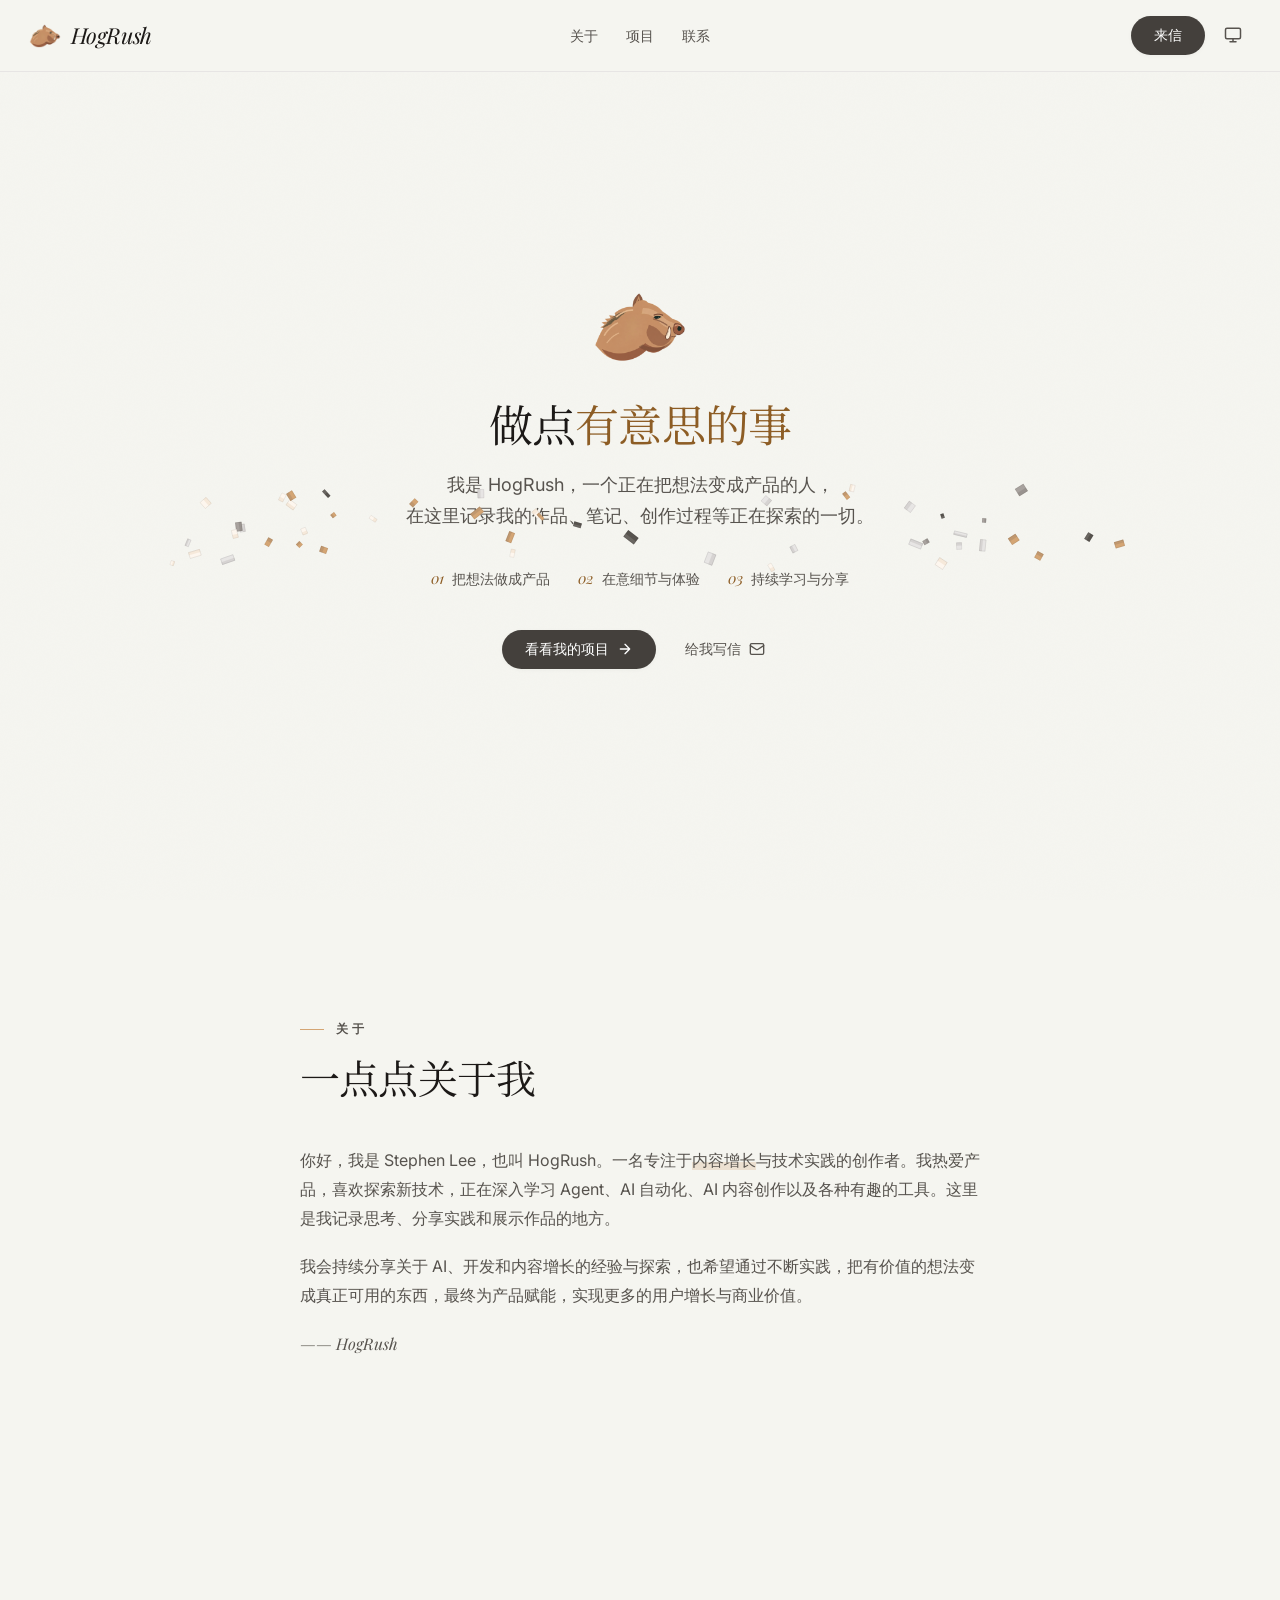
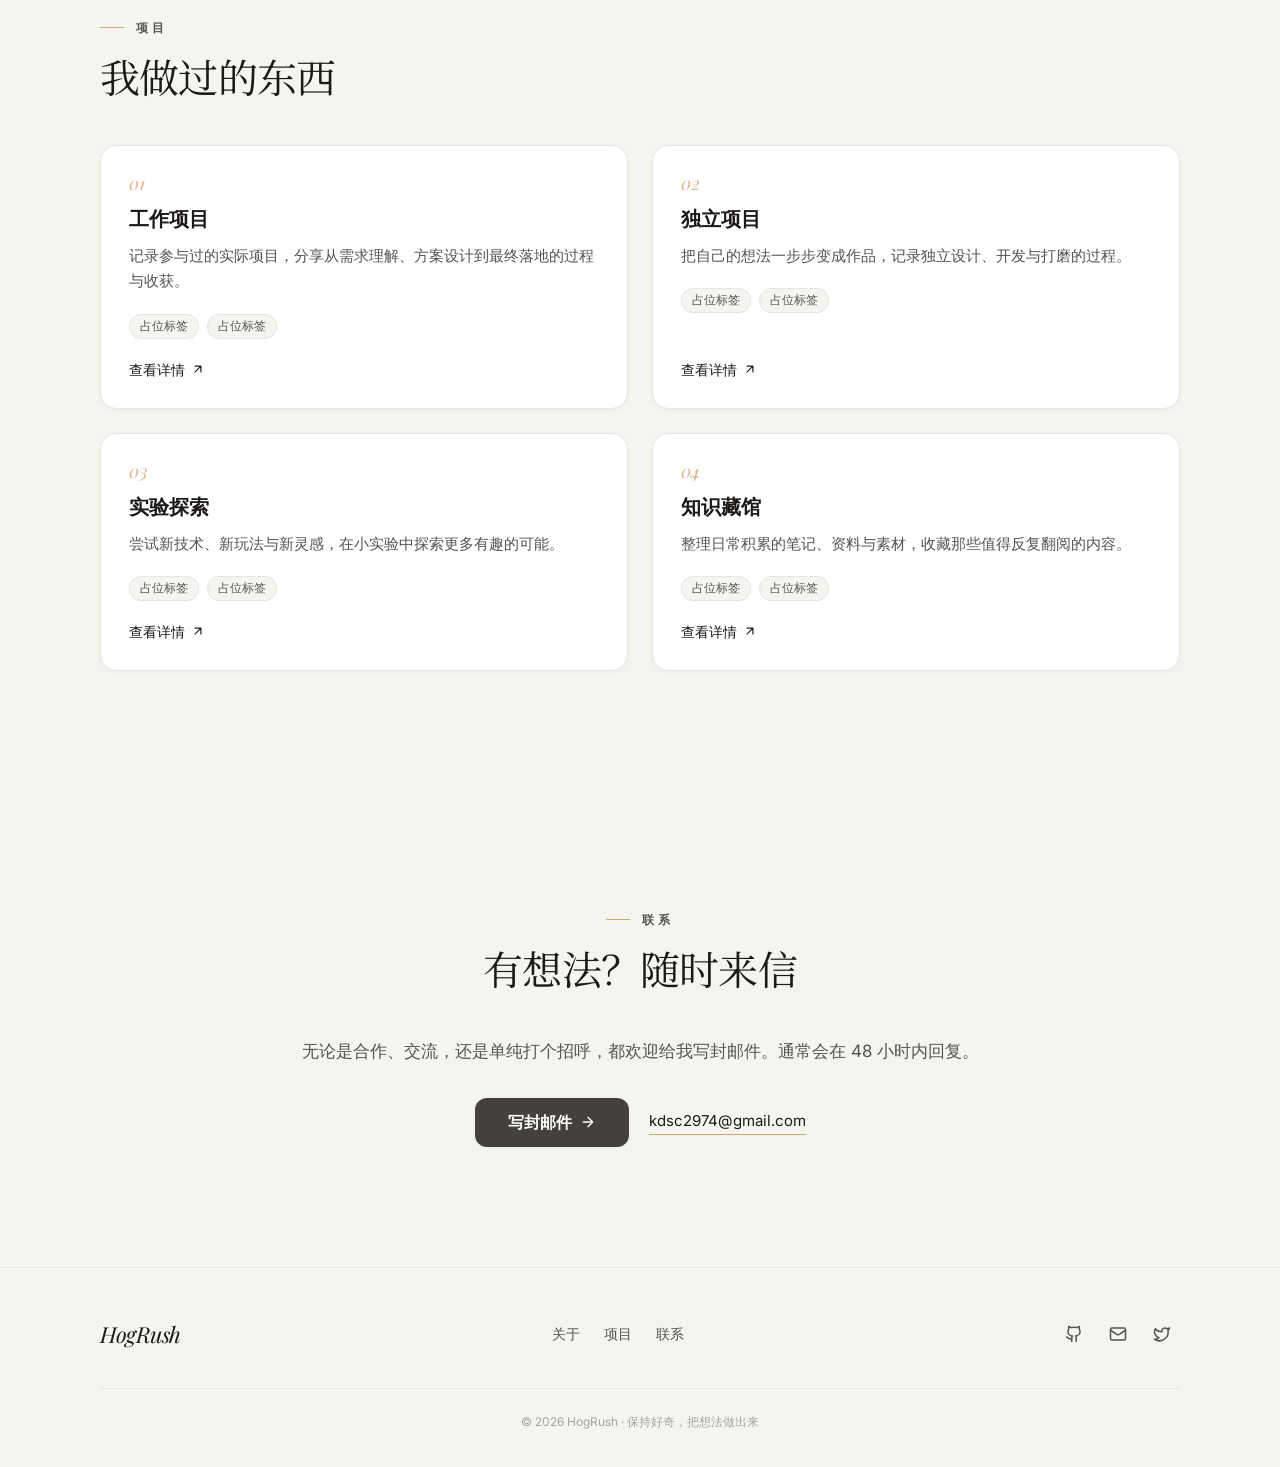
==== index.html @ d6a2291b "brand: replace SL favicon with the warthog mark" ====
<!DOCTYPE html>
<html lang="zh-CN">
<head>
  <meta charset="UTF-8" />
  <meta name="viewport" content="width=device-width, initial-scale=1.0" />
  <title>HogRush · 个人主页</title>
  <meta name="description" content="HogRush的个人主页：关于我、我做的项目，以及如何联系我。" />
  <meta name="theme-color" content="#f5f5f0" media="(prefers-color-scheme: light)" />
  <meta name="theme-color" content="#0c0a09" media="(prefers-color-scheme: dark)" />
  <meta property="og:title" content="HogRush · 个人主页" />
  <meta property="og:description" content="关于我、我做的项目，以及如何联系我。" />
  <meta property="og:type" content="website" />
  <meta name="twitter:card" content="summary" />
  <link rel="icon" href="/favicon.ico" sizes="any" />
  <link rel="icon" type="image/png" sizes="32x32" href="/favicon-32x32.png" />
  <link rel="icon" type="image/png" sizes="16x16" href="/favicon-16x16.png" />
  <link rel="apple-touch-icon" sizes="180x180" href="/apple-touch-icon.png" />
  <link rel="manifest" href="/site.webmanifest" />
  <script>
    /* 防止主题闪烁：首屏渲染前应用偏好（light / dark / system） */
    (function () {
      var pref = 'system';
      try {
        var saved = localStorage.getItem('theme');
        if (saved === 'light' || saved === 'dark' || saved === 'system') pref = saved;
      } catch (e) {}
      var dark = pref === 'dark' ||
        (pref === 'system' && window.matchMedia('(prefers-color-scheme: dark)').matches);
      var root = document.documentElement;
      if (dark) root.classList.add('dark');
      root.setAttribute('data-theme', pref);
      /* 标记 JS 可用：滚动入场动效仅在 JS 可用时隐藏元素（无 JS 时内容完整可见） */
      root.classList.add('js');
      /* 刷新（reload）时浏览器会恢复滚动位置：先按终态渲染，
         避免恢复到的位置先空白、再淡入 */
      var navEntry = performance.getEntriesByType && performance.getEntriesByType('navigation')[0];
      var isReload = navEntry ? navEntry.type === 'reload'
        : !!(performance.navigation && performance.navigation.type === 1);
      if (isReload) root.classList.add('is-reload');
    })();
  </script>
  <link rel="preconnect" href="https://fonts.googleapis.com" />
  <link rel="preconnect" href="https://fonts.gstatic.com" crossorigin />
  <link href="https://fonts.googleapis.com/css2?family=Inter:wght@400;500;600&family=Noto+Serif+SC:wght@400;600&family=Playfair+Display:ital,wght@1,400;1,500&display=swap" rel="stylesheet" />
  <link rel="stylesheet" href="styles.css" />
</head>
<body id="top">
  <a class="skip-link" href="#main">跳到主要内容</a>
  <div class="paper-texture" aria-hidden="true"></div>

  <header class="site-header">
    <div class="header-inner">
      <a class="brand" href="#top" aria-label="HogRush · 返回顶部">
        <img class="brand-mark" src="assets/hogrush-logo.png"
             srcset="assets/hogrush-logo.png 1x, assets/hogrush-logo@2x.png 2x"
             alt="" width="32" height="32" decoding="async" />
        <span class="brand-name">HogRush</span>
      </a>

      <nav class="site-nav" id="site-nav" aria-label="主导航">
        <a class="nav-link" href="#about">关于</a>
        <a class="nav-link" href="#projects">项目</a>
        <a class="nav-link" href="#contact">联系</a>
      </nav>

      <div class="header-actions">
        <a class="btn btn-primary header-cta" href="#contact">来信</a>
        <button class="icon-btn theme-toggle" id="theme-toggle" type="button" data-mode="system" aria-label="当前：跟随系统，点击切换为浅色" title="当前：跟随系统，点击切换为浅色">
          <svg class="icon-monitor" viewBox="0 0 24 24" fill="none" stroke="currentColor" stroke-width="2" stroke-linecap="round" stroke-linejoin="round" aria-hidden="true"><rect width="20" height="14" x="2" y="3" rx="2" /><path d="M8 21h8M12 17v4" /></svg>
          <svg class="icon-sun" viewBox="0 0 24 24" fill="none" stroke="currentColor" stroke-width="2" stroke-linecap="round" stroke-linejoin="round" aria-hidden="true"><circle cx="12" cy="12" r="4" /><path d="M12 2v2M12 20v2M4.93 4.93l1.41 1.41M17.66 17.66l1.41 1.41M2 12h2M20 12h2M6.34 17.66l-1.41 1.41M19.07 4.93l-1.41 1.41" /></svg>
          <svg class="icon-moon" viewBox="0 0 24 24" fill="none" stroke="currentColor" stroke-width="2" stroke-linecap="round" stroke-linejoin="round" aria-hidden="true"><path d="M12 3a6 6 0 0 0 9 9 9 9 0 1 1-9-9z" /></svg>
        </button>
        <button class="icon-btn nav-toggle" id="nav-toggle" type="button" aria-label="打开菜单" aria-expanded="false" aria-controls="site-nav">
          <svg class="icon-menu" viewBox="0 0 24 24" fill="none" stroke="currentColor" stroke-width="2" stroke-linecap="round" aria-hidden="true"><path d="M4 6h16M4 12h16M4 18h16" /></svg>
          <svg class="icon-x" viewBox="0 0 24 24" fill="none" stroke="currentColor" stroke-width="2" stroke-linecap="round" aria-hidden="true"><path d="M18 6 6 18M6 6l12 12" /></svg>
        </button>
      </div>
    </div>
  </header>

  <main id="main">
    <!-- ============ Hero ============ -->
    <section class="hero">
      <div class="hero-inner">
        <img src="/assets/hogrush-logo.png" srcset="/assets/hogrush-logo@2x.png 2x" alt="HogRush logo" width="96" height="96" class="hero-logo" />
        <h1 class="hero-title reveal"><span class="hero-title-lead">做点</span><span class="hero-title-accent">有意思的事</span></h1>
        <p class="hero-sub reveal">我是 HogRush，一个正在把想法变成产品的人，<br class="hero-br" />在这里记录我的作品、笔记、创作过程等正在探索的一切。</p>
        <div class="hero-traits reveal">
          <span class="hero-trait"><span class="trait-num">01</span>把想法做成产品</span>
          <span class="hero-trait"><span class="trait-num">02</span>在意细节与体验</span>
          <span class="hero-trait"><span class="trait-num">03</span>持续学习与分享</span>
        </div>
        <div class="hero-actions reveal">
          <a class="btn btn-primary" href="#projects">
            看看我的项目
            <svg viewBox="0 0 24 24" fill="none" stroke="currentColor" stroke-width="2" stroke-linecap="round" stroke-linejoin="round" aria-hidden="true"><path d="M5 12h14M12 5l7 7-7 7" /></svg>
          </a>
          <a class="btn btn-ghost" href="mailto:kdsc2974@gmail.com">
            给我写信
            <svg viewBox="0 0 24 24" fill="none" stroke="currentColor" stroke-width="2" stroke-linecap="round" stroke-linejoin="round" aria-hidden="true"><rect width="20" height="16" x="2" y="4" rx="2" /><path d="m22 7-8.97 5.7a1.94 1.94 0 0 1-2.06 0L2 7" /></svg>
          </a>
        </div>
      </div>
    </section>

    <!-- ============ 关于 ============ -->
    <section id="about" class="section">
      <div class="section-inner section-inner--narrow">
        <header class="section-head reveal">
          <p class="section-kicker"><span class="kicker-line"></span>关于</p>
          <h2 class="section-title">一点点关于我</h2>
        </header>
        <div class="about-body reveal">
          <p>你好，我是 Stephen Lee，也叫 HogRush。一名专注于<span class="hl">内容增长</span>与技术实践的创作者。我热爱产品，喜欢探索新技术，正在深入学习 Agent、AI 自动化、AI 内容创作以及各种有趣的工具。这里是我记录思考、分享实践和展示作品的地方。</p>
          <p>我会持续分享关于 AI、开发和内容增长的经验与探索，也希望通过不断实践，把有价值的想法变成真正可用的东西，最终为产品赋能，实现更多的用户增长与商业价值。</p>
          <p class="about-sign">—— HogRush</p>
        </div>
      </div>
    </section>

    <!-- ============ 项目 ============ -->
    <section id="projects" class="section">
      <div class="section-inner">
        <header class="section-head reveal">
          <p class="section-kicker"><span class="kicker-line"></span>项目</p>
          <h2 class="section-title">我做过的东西</h2>
        </header>
        <div class="projects-grid">
          <article class="card reveal">
            <p class="card-index">01</p>
            <h3 class="card-title">工作项目</h3>
            <p class="card-desc">记录参与过的实际项目，分享从需求理解、方案设计到最终落地的过程与收获。</p>
            <div class="card-tags">
              <span class="tag">占位标签</span>
              <span class="tag">占位标签</span>
            </div>
            <a class="card-link" href="#">
              查看详情
              <svg viewBox="0 0 24 24" fill="none" stroke="currentColor" stroke-width="2" stroke-linecap="round" stroke-linejoin="round" aria-hidden="true"><path d="M7 17 17 7M7 7h10v10" /></svg>
            </a>
          </article>

          <article class="card reveal">
            <p class="card-index">02</p>
            <h3 class="card-title">独立项目</h3>
            <p class="card-desc">把自己的想法一步步变成作品，记录独立设计、开发与打磨的过程。</p>
            <div class="card-tags">
              <span class="tag">占位标签</span>
              <span class="tag">占位标签</span>
            </div>
            <a class="card-link" href="#">
              查看详情
              <svg viewBox="0 0 24 24" fill="none" stroke="currentColor" stroke-width="2" stroke-linecap="round" stroke-linejoin="round" aria-hidden="true"><path d="M7 17 17 7M7 7h10v10" /></svg>
            </a>
          </article>

          <article class="card reveal">
            <p class="card-index">03</p>
            <h3 class="card-title">实验探索</h3>
            <p class="card-desc">尝试新技术、新玩法与新灵感，在小实验中探索更多有趣的可能。</p>
            <div class="card-tags">
              <span class="tag">占位标签</span>
              <span class="tag">占位标签</span>
            </div>
            <a class="card-link" href="#">
              查看详情
              <svg viewBox="0 0 24 24" fill="none" stroke="currentColor" stroke-width="2" stroke-linecap="round" stroke-linejoin="round" aria-hidden="true"><path d="M7 17 17 7M7 7h10v10" /></svg>
            </a>
          </article>

          <article class="card reveal">
            <p class="card-index">04</p>
            <h3 class="card-title">知识藏馆</h3>
            <p class="card-desc">整理日常积累的笔记、资料与素材，收藏那些值得反复翻阅的内容。</p>
            <div class="card-tags">
              <span class="tag">占位标签</span>
              <span class="tag">占位标签</span>
            </div>
            <a class="card-link" href="#">
              查看详情
              <svg viewBox="0 0 24 24" fill="none" stroke="currentColor" stroke-width="2" stroke-linecap="round" stroke-linejoin="round" aria-hidden="true"><path d="M7 17 17 7M7 7h10v10" /></svg>
            </a>
          </article>
        </div>
      </div>
    </section>

    <!-- ============ 联系 ============ -->
    <section id="contact" class="section contact">
      <div class="section-inner section-inner--narrow">
        <header class="section-head section-head--center reveal">
          <p class="section-kicker"><span class="kicker-line"></span>联系</p>
          <h2 class="section-title">有想法？随时来信</h2>
        </header>
        <p class="contact-line reveal">无论是合作、交流，还是单纯打个招呼，都欢迎给我写封邮件。通常会在 48 小时内回复。</p>
        <div class="contact-actions reveal">
          <a class="btn btn-primary btn-lg" href="mailto:kdsc2974@gmail.com">
            写封邮件
            <svg viewBox="0 0 24 24" fill="none" stroke="currentColor" stroke-width="2" stroke-linecap="round" stroke-linejoin="round" aria-hidden="true"><path d="M5 12h14M12 5l7 7-7 7" /></svg>
          </a>
          <a class="mail-link" href="mailto:kdsc2974@gmail.com">kdsc2974@gmail.com</a>
        </div>
      </div>
    </section>
  </main>

  <!-- ============ 页脚 ============ -->
  <footer class="site-footer">
    <div class="footer-inner">
      <a class="brand" href="#top" aria-label="HogRush · 返回顶部">
        <span class="brand-name">HogRush</span>
      </a>
      <nav class="footer-nav" aria-label="页脚导航">
        <a href="#about">关于</a>
        <a href="#projects">项目</a>
        <a href="#contact">联系</a>
      </nav>
      <div class="footer-social">
        <a class="icon-btn" href="https://github.com/HogRush" target="_blank" rel="noopener" aria-label="GitHub">
          <svg viewBox="0 0 24 24" fill="none" stroke="currentColor" stroke-width="2" stroke-linecap="round" stroke-linejoin="round" aria-hidden="true"><path d="M15 22v-4a4.8 4.8 0 0 0-1-3.5c3 0 6-2 6-5.5.08-1.25-.27-2.48-1-3.5.28-1.15.28-2.35 0-3.5 0 0-1 0-3 1.5-2.64-.5-5.36-.5-8 0C6 2 5 2 5 2c-.3 1.15-.3 2.35 0 3.5A5.403 5.403 0 0 0 4 9c0 3.5 3 5.5 6 5.5-.39.49-.68 1.05-.85 1.65-.17.6-.22 1.23-.15 1.85v4" /><path d="M9 18c-4.51 2-5-2-7-2" /></svg>
        </a>
        <a class="icon-btn" href="mailto:kdsc2974@gmail.com" aria-label="邮箱">
          <svg viewBox="0 0 24 24" fill="none" stroke="currentColor" stroke-width="2" stroke-linecap="round" stroke-linejoin="round" aria-hidden="true"><rect width="20" height="16" x="2" y="4" rx="2" /><path d="m22 7-8.97 5.7a1.94 1.94 0 0 1-2.06 0L2 7" /></svg>
        </a>
        <a class="icon-btn" href="https://x.com/your-handle" target="_blank" rel="noopener" aria-label="X（Twitter）">
          <svg viewBox="0 0 24 24" fill="none" stroke="currentColor" stroke-width="2" stroke-linecap="round" stroke-linejoin="round" aria-hidden="true"><path d="M22 4s-.7 2.1-2 3.4c1.6 10-9.4 17.3-18 11.6 2.2.1 4.4-.6 6-2C3 15.5.5 9.6 3 5c2.2 2.6 5.6 4.1 9 4-.9-4.2 4-6.6 7-3.8 1.1 0 3-1.2 3-1.2z" /></svg>
        </a>
      </div>
    </div>
    <p class="footer-bottom">© <span id="year">2026</span> HogRush · 保持好奇，把想法做出来</p>
  </footer>

  <script src="script.js" defer></script>
</body>
</html>
---- styles.css ----
/* ============================================================
   你的名字 · 个人主页
   暖纸极简 + 编辑部衬线斜体风格（参考 sitor.cc）
   ============================================================ */

/* ---------- 设计变量（浅色） ---------- */
:root {
  --color-bg: #f5f5f0;               /* 暖纸底 */
  --color-bg-translucent: rgba(245, 245, 240, 0.85);
  --color-surface: #ffffff;          /* 卡片 */
  --color-text: #1c1917;             /* 主文字 */
  --color-text-secondary: #57534e;   /* 次级文字 */
  --color-text-muted: #a8a29e;       /* 弱化文字 */
  --color-border: #e7e5e4;
  --color-border-hover: #d6d3d1;
  --color-primary: #44403c;
  --color-primary-hover: #292524;
  --color-primary-soft: #eceae7;
  --color-accent: #d4a574;           /* 焦糖强调 */
  --color-accent-hover: #b8906a;
  --color-accent-foreground: #2c2118;
  --color-accent-soft: #fdf6ee;
  /* 首屏 H1 专用墨色：与 sitor #E0B88A 同色相(H32)/同饱和(S58%)，仅压明度到 35%，
     对纸底 #f5f5f0 对比度 5.15:1（sitor 原色在纸底仅 1.69:1，不可读） */
  --hero-ink: #8d5d25;

  --font-sans: "Inter", -apple-system, BlinkMacSystemFont, "Segoe UI", Roboto,
    "Noto Sans SC", "PingFang SC", "Hiragino Sans GB", "Microsoft YaHei", sans-serif;
  --font-serif: "Playfair Display", Georgia, "Noto Serif SC", "Songti SC", SimSun, serif;

  --shadow-sm: 0 1px 4px rgba(0, 0, 0, 0.04);
  --shadow-md: 0 2px 12px rgba(0, 0, 0, 0.08);
  --shadow-lg: 0 8px 24px rgba(0, 0, 0, 0.12);

  --radius-sm: 8px;
  --radius-md: 12px;
  --radius-lg: 16px;
  --radius-full: 999px;

  --header-h: 72px;
  --content-w: 1080px;
}

/* ---------- 设计变量（暗色） ---------- */
html.dark {
  --color-bg: #0c0a09;
  --color-bg-translucent: rgba(12, 10, 9, 0.8);
  --color-surface: #1c1917;
  --color-text: #f5f5f4;
  --color-text-secondary: #a8a29e;
  --color-text-muted: #78716c;
  --color-border: #292524;
  --color-border-hover: #44403c;
  --color-primary: #d6d3d1;
  --color-primary-hover: #f5f5f4;
  --color-primary-soft: #292524;
  --color-accent: #e0b88a;
  --color-accent-hover: #ecd2ac;
  --color-accent-foreground: #2c2118;
  --color-accent-soft: #2a2118;
  /* 深色下直接用 sitor 实测强调色，对 #0c0a09 对比度 10.72:1 */
  --hero-ink: #e0b88a;

  --shadow-sm: 0 1px 4px rgba(0, 0, 0, 0.3);
  --shadow-md: 0 2px 12px rgba(0, 0, 0, 0.45);
  --shadow-lg: 0 8px 24px rgba(0, 0, 0, 0.5);
}

/* ---------- 基础 ---------- */
*,
*::before,
*::after { box-sizing: border-box; }

html {
  scroll-behavior: smooth;
  color-scheme: light;
  -webkit-text-size-adjust: 100%;
}
html.dark { color-scheme: dark; }

body {
  margin: 0;
  font-family: var(--font-sans);
  font-size: 16px;
  line-height: 1.5;
  color: var(--color-text);
  background-color: var(--color-bg);
  overflow-x: hidden;
  -webkit-font-smoothing: antialiased;
  text-rendering: optimizeLegibility;
  transition: background-color 0.3s ease, color 0.3s ease;
}

::selection { background: var(--color-accent); color: var(--color-accent-foreground); }

:focus-visible {
  outline: 2px solid var(--color-accent);
  outline-offset: 2px;
  border-radius: 4px;
}

img, svg { display: block; }

section[id] { scroll-margin-top: calc(var(--header-h) + 24px); }

/* ---------- 纸噪点层 ---------- */
.paper-texture {
  position: fixed;
  inset: 0;
  z-index: -1;
  pointer-events: none;
  opacity: 0.015;
  background-image: url("data:image/svg+xml,%3Csvg xmlns='http://www.w3.org/2000/svg' width='200' height='200'%3E%3Cfilter id='n'%3E%3CfeTurbulence type='fractalNoise' baseFrequency='0.65' numOctaves='3' stitchTiles='stitch'/%3E%3C/filter%3E%3Crect width='100%25' height='100%25' filter='url(%23n)'/%3E%3C/svg%3E");
  background-repeat: repeat;
}
html.dark .paper-texture { opacity: 0.03; }

/* ---------- 跳转链接 ---------- */
.skip-link {
  position: absolute;
  left: 16px;
  top: -48px;
  z-index: 200;
  background: var(--color-primary);
  color: #ffffff;
  padding: 8px 16px;
  border-radius: var(--radius-sm);
  font-size: 14px;
  text-decoration: none;
  transition: top 0.15s ease-out;
}
.skip-link:focus { top: 12px; }
html.dark .skip-link { background: var(--color-accent); color: var(--color-accent-foreground); }

/* ---------- 页头 ---------- */
.site-header {
  position: sticky;
  top: 0;
  z-index: 100;
  height: var(--header-h);
  border-bottom: 1px solid var(--color-border);
  background-color: var(--color-bg-translucent);
  -webkit-backdrop-filter: blur(12px);
  backdrop-filter: blur(12px);
  transition: background-color 0.3s ease, border-color 0.3s ease;
}
.header-inner {
  position: relative;
  /* 页头通栏：品牌区贴近视口左缘（参照 sitor.cc），内容区仍保持独立宽度 */
  max-width: none;
  height: 100%;
  margin: 0 auto;
  padding: 0 clamp(20px, 2.25vw, 40px);
  display: grid;
  grid-template-columns: 1fr auto 1fr;
  align-items: center;
  gap: 16px;
}
.brand {
  display: inline-flex;
  align-items: center;
  justify-self: start;
  gap: 10px;
  text-decoration: none;
  color: var(--color-text);
}
.brand-mark {
  display: block;
  flex: none;
  width: 32px;
  height: 32px;
  object-fit: contain;
}
.brand-name {
  font-family: var(--font-serif);
  font-style: italic;
  font-weight: 400;
  font-size: 22px;
  line-height: 1.2;
  letter-spacing: -0.02em;
  font-synthesis: none;
}
.site-nav {
  display: flex;
  gap: 28px;
  justify-content: center;
}
.nav-link {
  font-size: 14px;
  color: var(--color-text-secondary);
  text-decoration: none;
  white-space: nowrap;
  transition: color 0.15s ease-out;
}
.nav-link:hover { color: var(--color-text); }
.header-actions {
  display: flex;
  align-items: center;
  gap: 10px;
  justify-self: end;
}

/* ---------- 按钮 ---------- */
.btn {
  display: inline-flex;
  align-items: center;
  justify-content: center;
  gap: 8px;
  font-family: inherit;
  font-size: 14px;
  font-weight: 500;
  line-height: 1.2;
  padding: 10px 22px;
  border: 1px solid transparent;
  border-radius: var(--radius-full);
  text-decoration: none;
  cursor: pointer;
  white-space: nowrap;
  transition: background-color 0.15s ease-out, color 0.15s ease-out,
    border-color 0.15s ease-out, box-shadow 0.15s ease-out, transform 0.15s ease-out;
}
.btn svg { width: 16px; height: 16px; flex: none; }
.btn-primary {
  background-color: var(--color-primary);
  color: #ffffff;
  box-shadow: var(--shadow-sm);
}
.btn-primary:hover {
  background-color: var(--color-primary-hover);
  box-shadow: var(--shadow-md);
  transform: translateY(-1px);
}
html.dark .btn-primary {
  background-color: var(--color-accent);
  color: var(--color-accent-foreground);
}
html.dark .btn-primary:hover { background-color: var(--color-accent-hover); }
.btn-lg {
  padding: 14px 32px;
  font-size: 16px;
  font-weight: 600;
  border-radius: var(--radius-md);
}
.btn-ghost {
  color: var(--color-text-secondary);
  padding: 10px 12px;
}
.btn-ghost:hover { color: var(--color-text); }

/* ---------- 图标按钮 ---------- */
.icon-btn {
  width: 36px;
  height: 36px;
  display: inline-flex;
  align-items: center;
  justify-content: center;
  border: 1px solid transparent;
  border-radius: var(--radius-full);
  background: transparent;
  color: var(--color-text-secondary);
  cursor: pointer;
  transition: background-color 0.15s ease-out, color 0.15s ease-out,
    border-color 0.15s ease-out;
}
.icon-btn:hover {
  background-color: var(--color-primary-soft);
  color: var(--color-text);
  border-color: var(--color-border);
}
.icon-btn svg { width: 18px; height: 18px; }

/* 主题切换图标：显示当前偏好（跟随系统 / 浅色 / 深色） */
.theme-toggle svg { display: none; }
.theme-toggle[data-mode="system"] .icon-monitor,
.theme-toggle[data-mode="light"] .icon-sun,
.theme-toggle[data-mode="dark"] .icon-moon { display: block; }

/* 移动端导航按钮 */
.nav-toggle { display: none; }
.nav-toggle .icon-x { display: none; }
.nav-toggle[aria-expanded="true"] .icon-x { display: block; }
.nav-toggle[aria-expanded="true"] .icon-menu { display: none; }

/* ---------- Hero ---------- */
.hero {
  min-height: calc(100vh - var(--header-h));
  display: flex;
  align-items: center;
  padding: 72px 24px 96px;
}
.hero-inner {
  max-width: 680px;
  margin: 0 auto;
  text-align: center;
}
.hero-logo {
  display: block;
  width: 96px;
  height: auto;
  margin: 0 auto 24px;
}
/* 首屏主张：严格对齐 sitor.cc 的标题字体系统（实测 sitor H1：
   Playfair Display italic 400 → 中文落到系统 Songti SC / STSongti-SC-Regular；
   44px / 1.15 / -0.02em / font-synthesis:none / #f5f5f4）。
   字号沿用 sitor 同一条 4.6vw 斜率、28px 下限与 44px 上限，不再自行抬高：
   7 个字在 320px 宽仍能一行放下（28×7 − 字距 ≈ 193px < 272px 可用宽）。
   中文没有真斜体，font-synthesis:none 让 CJK 保持正立，
   只有 Playfair 的拉丁字形走真斜体——与 sitor 的实际渲染一致 */
.hero-title {
  font-family: "Playfair Display", "Songti SC", "STSong", "Noto Serif SC", serif;
  font-style: italic;
  font-weight: 400;
  font-size: clamp(28px, 4.6vw, 44px);
  line-height: 1.15;
  letter-spacing: -0.02em;
  margin: 0 0 20px;
  color: var(--color-text); /* 整句默认正文色，仅后半句染强调色 */
  font-synthesis: none;
  text-wrap: balance; /* 极端窄屏才断行时，避免末行只剩一个字 */
}
/* 只染“有意思的事”五个字；“做点”保持正文色。
   两段之间不留空白文本节点，中文连续排列，字距仍由 .hero-title 统一控制 */
.hero-title-accent {
  color: var(--hero-ink);
}
/* 首屏副文：桌面端用 <br class="hero-br"> 受控断行，断点由用户指定，
   固定在“人，”之后：第一行 22 字、第二行 26 字，两行均远小于 max-width；
   因此桌面必须关掉 text-wrap:balance（它会把两行拉成等长的矩形），
   移动端隐藏 <br> 并恢复 balance，避免末行孤字。
   max-width 保持 34em（18px 下 612px），为 26 字的第二行（约 470–490px）留足余量 */
.hero-sub {
  font-size: clamp(16px, 2vw, 18px);
  line-height: 1.7;
  color: var(--color-text-secondary);
  margin: 0 auto 36px;
  max-width: 34em;
  text-wrap: wrap;
}
/* 移动端：撤掉受控断行，交给浏览器自然折行 + balance 防止孤字 */
@media (max-width: 767px) {
  .hero-br { display: none; }
  .hero-sub { text-wrap: balance; }
}
/* 关键词马克笔高亮：62% 处半透明 accent 色带 */
.hl {
  background-image: linear-gradient(transparent 62%,
    color-mix(in srgb, var(--color-accent) 25%, transparent) 62%);
  -webkit-box-decoration-break: clone;
  box-decoration-break: clone;
}
.hero-traits {
  display: flex;
  justify-content: center;
  gap: 28px;
  flex-wrap: wrap;
  margin: 0 0 40px;
}
.hero-trait {
  display: inline-flex;
  align-items: center;
  gap: 8px;
  font-size: 14px;
  color: var(--color-text-secondary);
}
.trait-num {
  font-family: var(--font-serif);
  font-style: italic;
  font-size: 15px;
  /* 与标题强调色同一色系（#8D5D25 / #E0B88A）：
     旧的 #D4A574 对纸底仅 2.04:1，15px 小字不达标；现色 5.15:1 / 10.72:1 */
  color: var(--hero-ink);
}
.hero-actions {
  display: flex;
  justify-content: center;
  align-items: center;
  gap: 16px;
  flex-wrap: wrap;
}

/* Hero 入场 stagger */
.hero-inner .reveal:nth-child(1) { transition-delay: 0.02s; }
.hero-inner .reveal:nth-child(2) { transition-delay: 0.08s; }
.hero-inner .reveal:nth-child(3) { transition-delay: 0.14s; }
.hero-inner .reveal:nth-child(4) { transition-delay: 0.20s; }
.hero-inner .reveal:nth-child(5) { transition-delay: 0.26s; }

/* ---------- 区块通用 ---------- */
.section { padding: 120px 24px; }
.section-inner { max-width: var(--content-w); margin: 0 auto; }
.section-inner--narrow { max-width: 680px; }
.section-head { margin: 0 0 44px; }
.section-head--center { text-align: center; }
.section-head--center .section-kicker { justify-content: center; }
.section-kicker {
  display: flex;
  align-items: center;
  gap: 12px;
  font-size: 12px;
  font-weight: 600;
  letter-spacing: 0.3em;
  color: var(--color-text-secondary);
  margin: 0 0 16px;
}
.kicker-line {
  width: 24px;
  height: 1px;
  background-color: var(--color-accent);
  flex: none;
}
.section-title {
  font-family: var(--font-serif);
  font-style: italic;
  font-weight: 400;
  font-size: clamp(28px, 4.2vw, 40px);
  line-height: 1.2;
  letter-spacing: -0.02em;
  margin: 0;
  color: var(--color-text);
  font-synthesis: none;
}

/* ---------- 关于 ---------- */
.about-body p {
  font-size: 16px;
  line-height: 1.8;
  color: var(--color-text-secondary);
  margin: 0 0 20px;
}
.about-body strong { color: var(--color-text); font-weight: 600; }
.about-sign {
  font-family: var(--font-serif);
  font-style: italic;
  font-size: 18px;
  color: var(--color-accent-hover);
  margin-top: 28px;
}

/* ---------- 项目卡片 ---------- */
.projects-grid {
  display: grid;
  grid-template-columns: repeat(2, 1fr);
  gap: 24px;
}
.card {
  background-color: var(--color-surface);
  border: 1px solid var(--color-border);
  border-radius: var(--radius-lg);
  box-shadow: var(--shadow-sm);
  padding: 28px;
  display: flex;
  flex-direction: column;
  transition: border-color 0.15s ease-out, box-shadow 0.15s ease-out,
    transform 0.15s ease-out, background-color 0.3s ease;
}
.card:hover {
  border-color: var(--color-border-hover);
  box-shadow: var(--shadow-md);
  transform: translateY(-2px);
}
.card-index {
  font-family: var(--font-serif);
  font-style: italic;
  font-size: 18px;
  line-height: 1;
  color: var(--color-accent);
  opacity: 0.85;
  margin: 0 0 14px;
}
.card-title {
  font-size: 20px;
  font-weight: 600;
  line-height: 1.35;
  margin: 0 0 10px;
  color: var(--color-text);
}
.card-desc {
  font-size: 15px;
  line-height: 1.7;
  color: var(--color-text-secondary);
  margin: 0 0 20px;
}
.card-tags {
  display: flex;
  flex-wrap: wrap;
  gap: 8px;
  margin: 0 0 20px;
}
.tag {
  font-size: 12px;
  line-height: 1.4;
  color: var(--color-text-secondary);
  background-color: var(--color-bg);
  border: 1px solid var(--color-border);
  border-radius: var(--radius-md);
  padding: 3px 10px;
}
.card-link {
  margin-top: auto;
  display: inline-flex;
  align-items: center;
  gap: 6px;
  font-size: 14px;
  font-weight: 500;
  color: var(--color-text);
  text-decoration: none;
  transition: color 0.15s ease-out;
}
.card-link svg {
  width: 14px;
  height: 14px;
  transition: transform 0.15s ease-out;
}
.card-link:hover { color: var(--color-accent-hover); }
.card-link:hover svg { transform: translate(2px, -2px); }

/* ---------- 联系 ---------- */
.contact { text-align: center; }
.contact-line {
  font-size: 17px;
  line-height: 1.7;
  color: var(--color-text-secondary);
  margin: 0 0 32px;
}
.contact-actions {
  display: flex;
  align-items: center;
  justify-content: center;
  gap: 20px;
  flex-wrap: wrap;
}
.mail-link {
  font-size: 15px;
  color: var(--color-text);
  text-decoration: none;
  border-bottom: 1px solid var(--color-accent);
  padding-bottom: 2px;
  transition: color 0.15s ease-out, border-color 0.15s ease-out;
}
.mail-link:hover {
  color: var(--color-accent-hover);
  border-color: var(--color-accent-hover);
}

/* ---------- 页脚 ---------- */
.site-footer {
  border-top: 1px solid var(--color-border);
  padding: 48px 24px 36px;
  transition: border-color 0.3s ease;
}
.footer-inner {
  max-width: var(--content-w);
  margin: 0 auto;
  display: flex;
  align-items: center;
  justify-content: space-between;
  gap: 24px;
  flex-wrap: wrap;
}
.footer-nav { display: flex; gap: 24px; }
.footer-nav a {
  font-size: 14px;
  color: var(--color-text-secondary);
  text-decoration: none;
  transition: color 0.15s ease-out;
}
.footer-nav a:hover { color: var(--color-text); }
.footer-social { display: flex; gap: 8px; }
.footer-bottom {
  max-width: var(--content-w);
  margin: 36px auto 0;
  padding-top: 24px;
  border-top: 1px solid var(--color-border);
  text-align: center;
  font-size: 12px;
  color: var(--color-text-muted);
}

/* ---------- 页脚纸屑画布 ---------- */
.paper-fx {
  position: fixed;
  inset: 0;
  display: block;
  width: 100%;
  height: 100%;
  z-index: 5;
  pointer-events: none;
}

/* ---------- 滚动入场（仅 JS 可用时隐藏；无 JS 时内容完整可见） ---------- */
.js .reveal {
  opacity: 0;
  transform: translateY(14px);
  transition: opacity 0.6s ease-out, transform 0.6s ease-out;
}
.js .reveal.is-visible { opacity: 1; transform: none; }

/* 刷新：首屏（含浏览器恢复到的滚动位置）直接以终态出现，不重播淡入 */
.js.is-reload .reveal { opacity: 1; transform: none; }

/* 刷新：整体极短淡入（首帧 0.55 → 160ms 回到 1），让“刷新”这个动作可被感知。
   只作用于 main：body 背景不参与，因此不会出现白闪；只用 opacity，无位移、无布局变化 */
.js.is-reload main { opacity: 0.55; }
.js.is-reload main.is-fading-in { opacity: 1; transition: opacity 160ms ease-out; }

/* ---------- 响应式 ---------- */
@media (max-width: 1100px) {
  .site-nav { gap: 20px; }
  .section { padding: 104px 24px; }
}

@media (max-width: 768px) {
  :root { --header-h: 56px; }

  .header-inner {
    grid-template-columns: auto 1fr;
    padding: 0 16px;
  }
  .brand-mark { width: 28px; height: 28px; }
  .site-nav {
    position: absolute;
    top: calc(100% + 8px);
    left: 16px;
    right: 16px;
    flex-direction: column;
    align-items: stretch;
    gap: 2px;
    background: var(--color-surface);
    border: 1px solid var(--color-border);
    border-radius: var(--radius-md);
    box-shadow: var(--shadow-lg);
    padding: 8px;
    opacity: 0;
    visibility: hidden;
    transform: translateY(-6px);
    /* 关闭时：先淡出，结束后再隐藏（visibility 延迟翻转） */
    transition: opacity 0.15s ease-out, transform 0.15s ease-out, visibility 0s 0.15s;
  }
  .site-nav.is-open {
    opacity: 1;
    visibility: visible;
    transform: none;
    /* 展开时：立即可见并淡入 */
    transition: opacity 0.15s ease-out, transform 0.15s ease-out, visibility 0s;
  }
  .site-nav .nav-link {
    padding: 10px 12px;
    border-radius: var(--radius-sm);
    font-size: 15px;
  }
  .site-nav .nav-link:hover {
    background: var(--color-primary-soft);
    color: var(--color-text);
  }
  .nav-toggle { display: inline-flex; }
  .header-cta { display: none; }

  .hero { padding: 56px 24px 72px; }
  .section { padding: 80px 24px; }
  .section-head { margin-bottom: 32px; }
  .projects-grid { grid-template-columns: 1fr; }
  .card { padding: 24px; }

  .footer-inner {
    flex-direction: column;
    align-items: center;
    text-align: center;
    gap: 20px;
  }
}

@media (max-width: 640px) {
  .header-inner { padding: 0 16px; }
  .hero-traits { gap: 16px 20px; }
  .contact-actions { flex-direction: column; gap: 16px; }
}

@media (max-width: 480px) {
  .hero { padding: 48px 16px 64px; }
  .hero-logo { width: 64px; margin-bottom: 20px; }
  .brand { gap: 8px; }
  .brand-mark { width: 26px; height: 26px; }
  .hero-actions { flex-direction: column; }
  .hero-actions .btn { width: 100%; max-width: 280px; }
  .section { padding: 56px 16px; }
  .card { padding: 20px; }
}

/* ---------- 动效降级 ---------- */
@media (prefers-reduced-motion: reduce) {
  html { scroll-behavior: auto; }
  .reveal { opacity: 1; transform: none; transition: none; }
  .hero-inner .reveal { transition-delay: 0s !important; }
  /* 刷新淡入也一并降级：直接终态，不闪 */
  .js.is-reload main { opacity: 1; transition: none; }
}
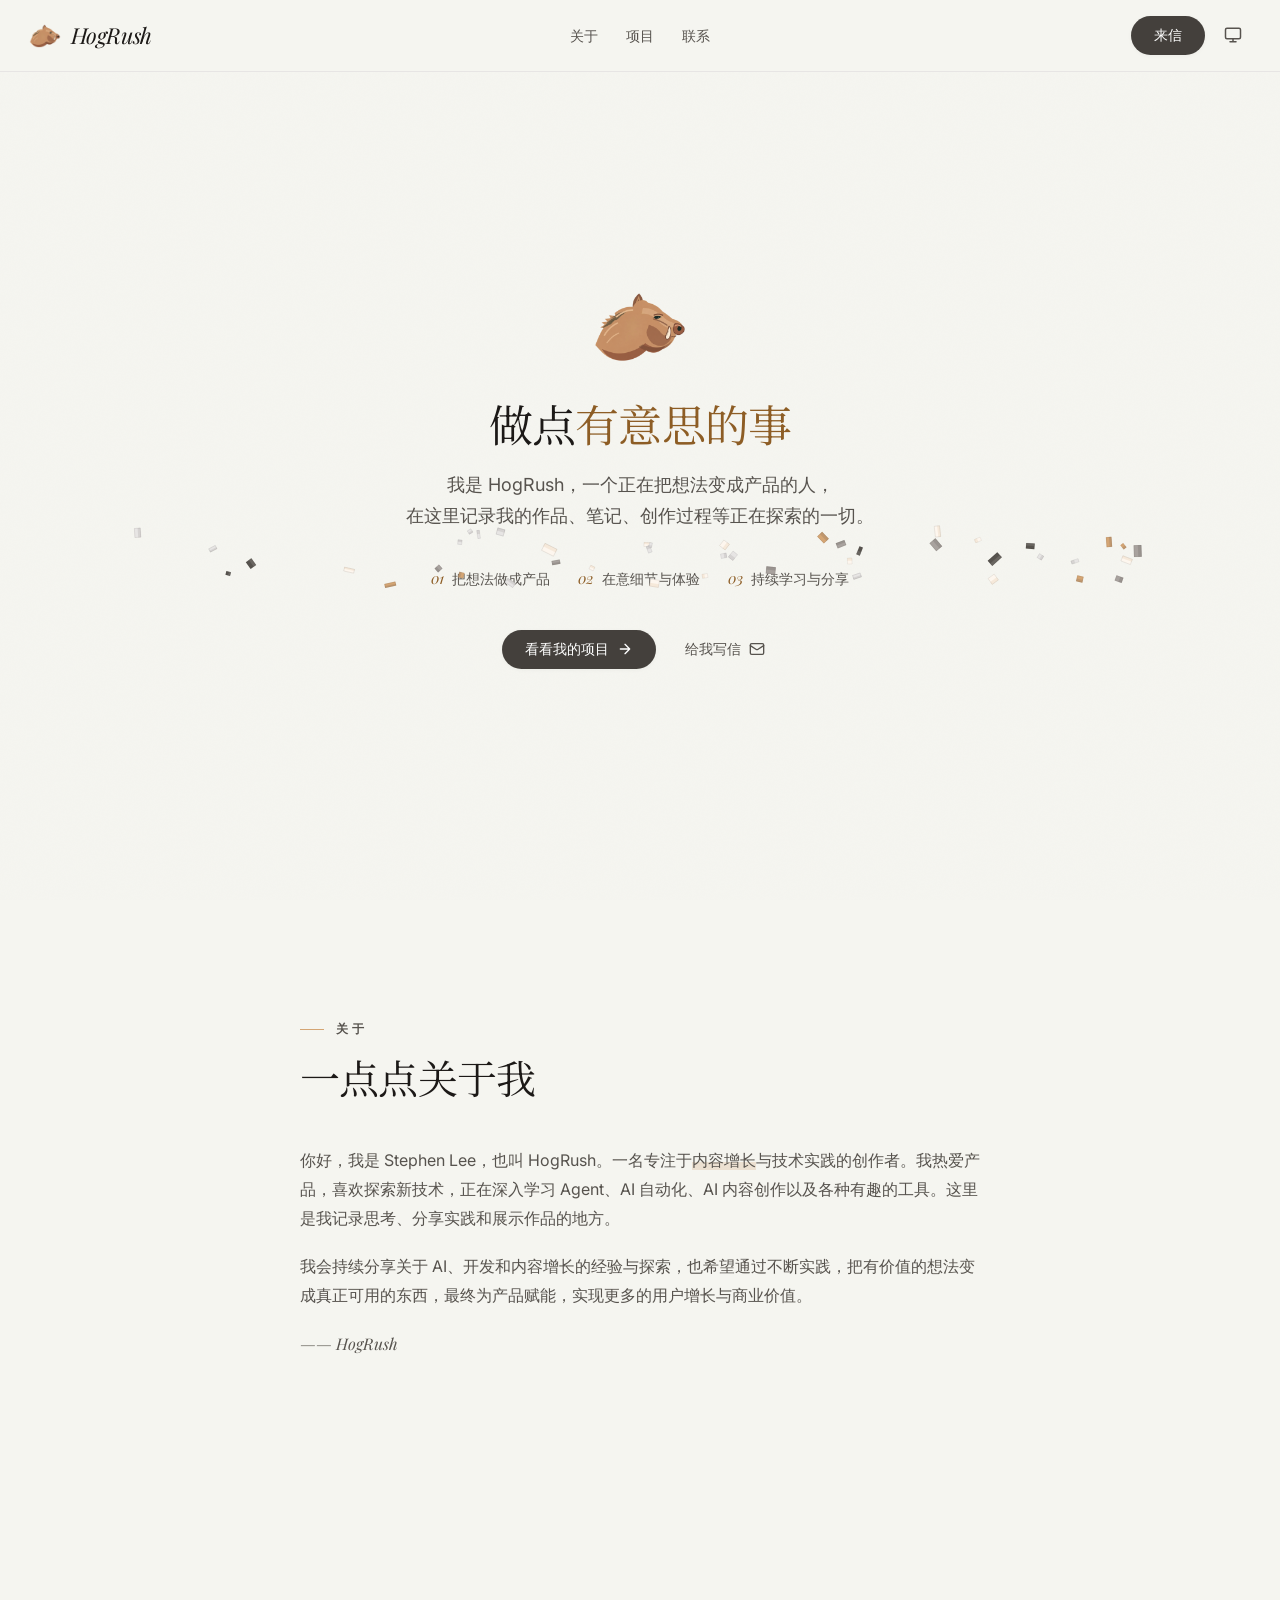
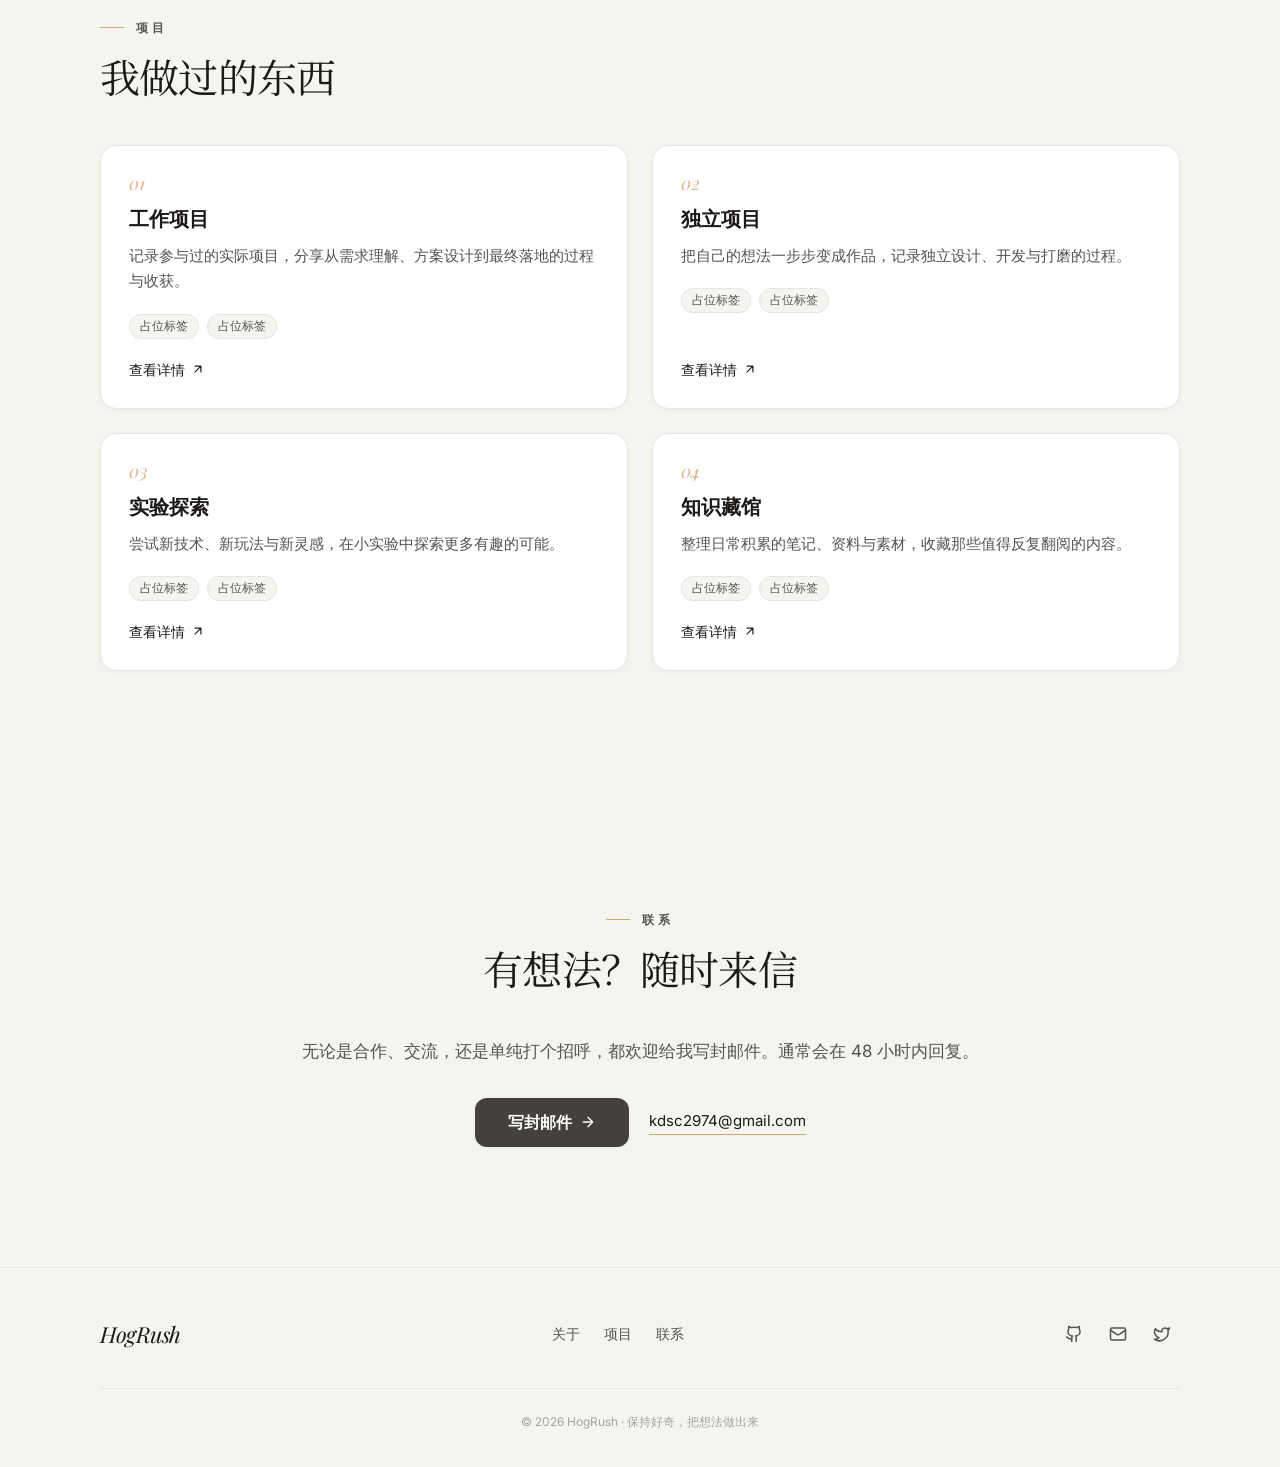
==== commit 1d164812: "chore: cache-bust favicon links" ====
--- a/index.html
+++ b/index.html
@@ -11,11 +11,11 @@
   <meta property="og:description" content="关于我、我做的项目，以及如何联系我。" />
   <meta property="og:type" content="website" />
   <meta name="twitter:card" content="summary" />
-  <link rel="icon" href="/favicon.ico" sizes="any" />
-  <link rel="icon" type="image/png" sizes="32x32" href="/favicon-32x32.png" />
-  <link rel="icon" type="image/png" sizes="16x16" href="/favicon-16x16.png" />
-  <link rel="apple-touch-icon" sizes="180x180" href="/apple-touch-icon.png" />
-  <link rel="manifest" href="/site.webmanifest" />
+  <link rel="icon" href="/favicon.ico?v=20261028b" sizes="any" />
+  <link rel="icon" type="image/png" sizes="32x32" href="/favicon-32x32.png?v=20261028b" />
+  <link rel="icon" type="image/png" sizes="16x16" href="/favicon-16x16.png?v=20261028b" />
+  <link rel="apple-touch-icon" sizes="180x180" href="/apple-touch-icon.png?v=20261028b" />
+  <link rel="manifest" href="/site.webmanifest?v=20261028b" />
   <script>
     /* 防止主题闪烁：首屏渲染前应用偏好（light / dark / system） */
     (function () {
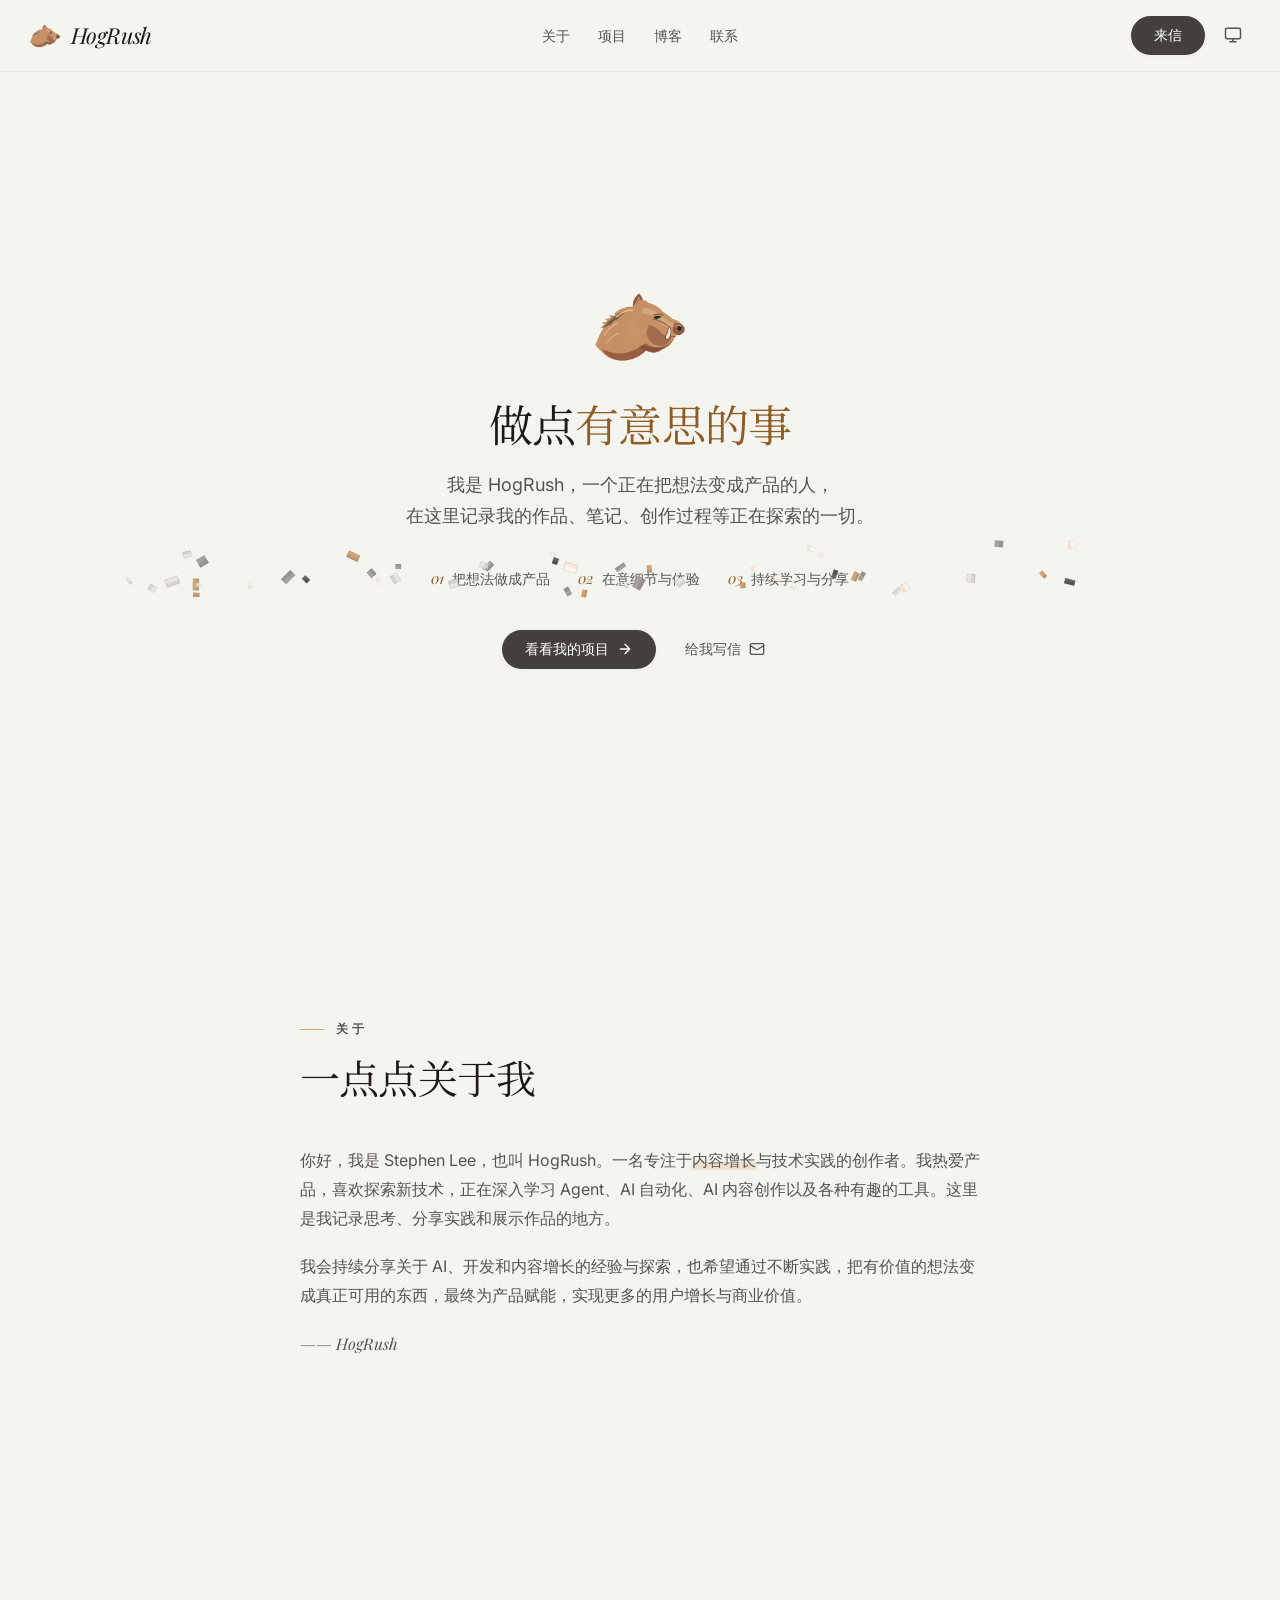
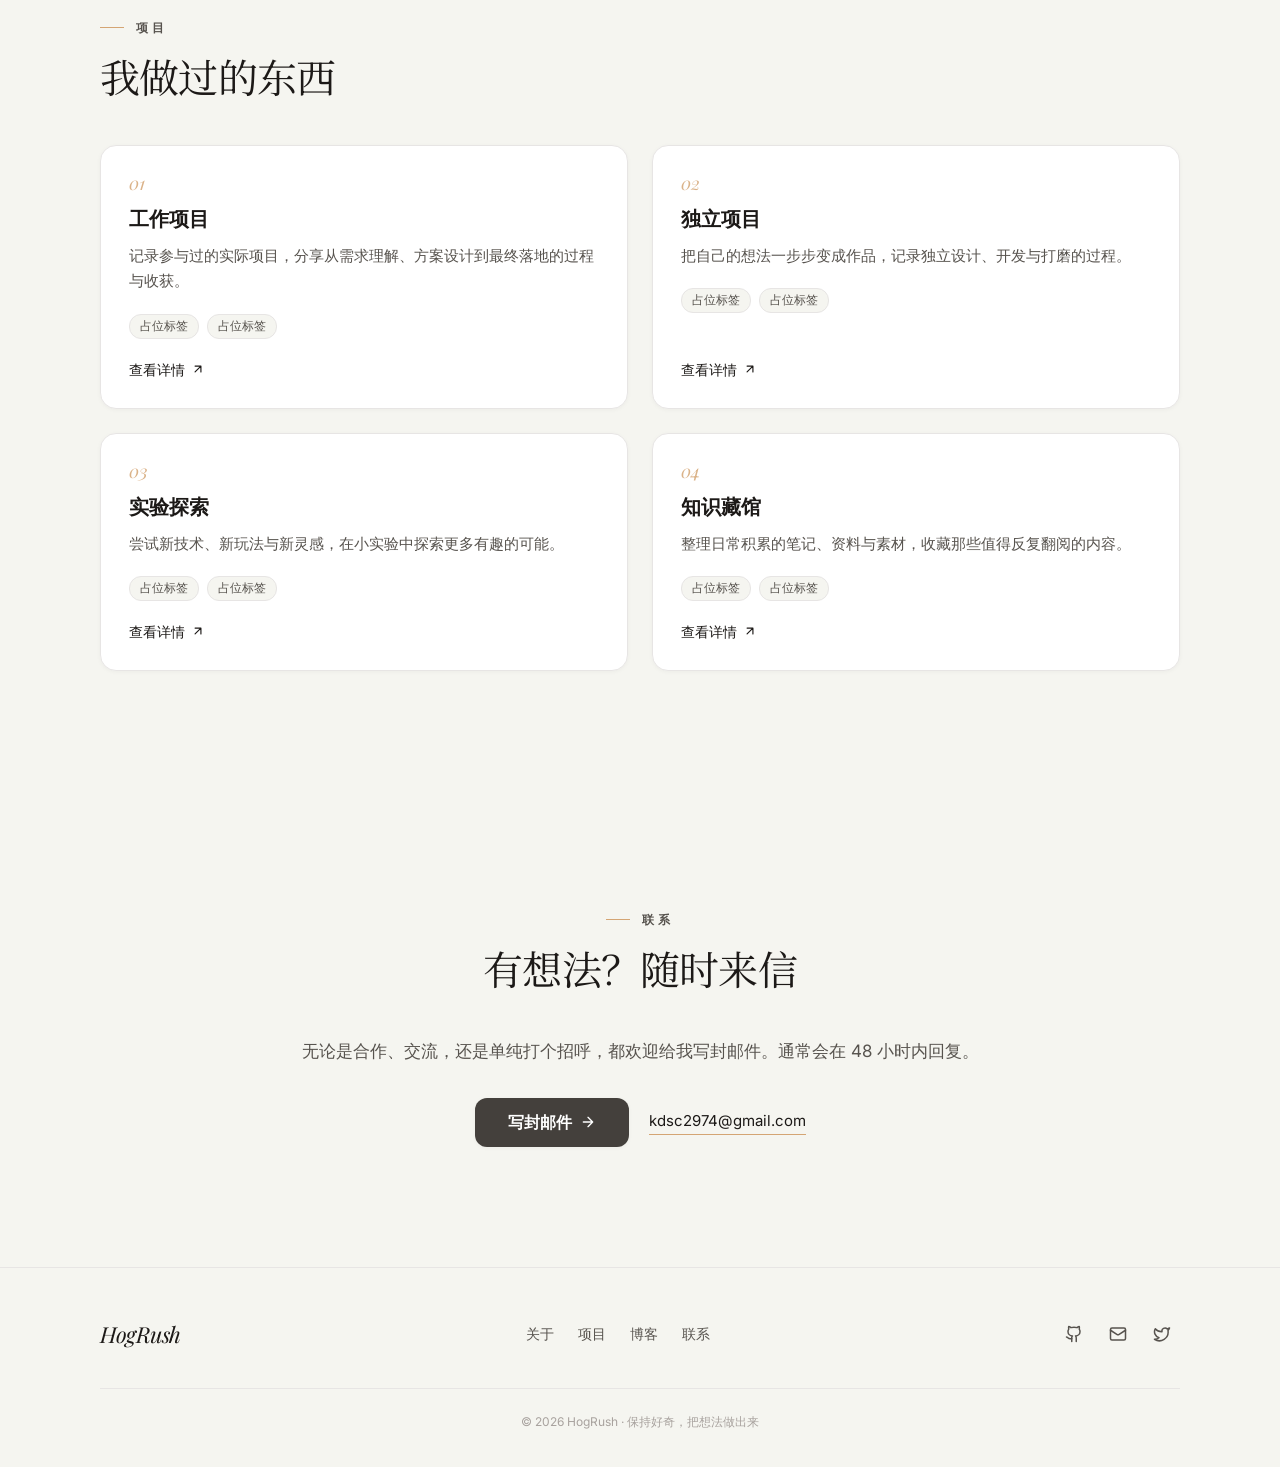
==== commit b5cac9e6: "feat: add blog page modelled on sitor" ====
--- a/index.html
+++ b/index.html
@@ -60,6 +60,7 @@
       <nav class="site-nav" id="site-nav" aria-label="主导航">
         <a class="nav-link" href="#about">关于</a>
         <a class="nav-link" href="#projects">项目</a>
+        <a class="nav-link" href="/blog">博客</a>
         <a class="nav-link" href="#contact">联系</a>
       </nav>
 
@@ -213,6 +214,7 @@
       <nav class="footer-nav" aria-label="页脚导航">
         <a href="#about">关于</a>
         <a href="#projects">项目</a>
+        <a href="/blog">博客</a>
         <a href="#contact">联系</a>
       </nav>
       <div class="footer-social">
--- a/styles.css
+++ b/styles.css
@@ -101,6 +101,20 @@
 
 img, svg { display: block; }
 
+/* 仅屏幕阅读器可见：给列表区一个可读标题，但不进入视觉排版 */
+.visually-hidden {
+  position: absolute;
+  width: 1px;
+  height: 1px;
+  margin: -1px;
+  padding: 0;
+  overflow: hidden;
+  clip: rect(0 0 0 0);
+  clip-path: inset(50%);
+  white-space: nowrap;
+  border: 0;
+}
+
 section[id] { scroll-margin-top: calc(var(--header-h) + 24px); }
 
 /* ---------- 纸噪点层 ---------- */
@@ -193,6 +207,19 @@
   transition: color 0.15s ease-out;
 }
 .nav-link:hover { color: var(--color-text); }
+/* 当前页：正文色 + 2px 焦糖下划线（不改变字号，避免四个导航项重新排布） */
+.nav-link { position: relative; }
+.nav-link[aria-current="page"] { color: var(--color-text); font-weight: 500; }
+.nav-link[aria-current="page"]::after {
+  content: "";
+  position: absolute;
+  left: 0;
+  right: 0;
+  bottom: -7px;
+  height: 2px;
+  border-radius: 2px;
+  background-color: var(--color-accent);
+}
 .header-actions {
   display: flex;
   align-items: center;
@@ -694,3 +721,173 @@
   /* 刷新淡入也一并降级：直接终态，不闪 */
   .js.is-reload main { opacity: 1; transition: none; }
 }
+
+
+/* ============================================================
+   博客页（结构 / 层级 / 间距对标 sitor.ai/blog；
+   颜色、字体、深色适配走本站三态主题变量）
+   ============================================================ */
+.blog-page { min-height: calc(100vh - var(--header-h)); }
+
+/* 页首：居中的衬线斜体大标题 + 一行副文（sitor：80/32 内边距、36px/1.3） */
+.blog-hero {
+  padding: 80px 24px 32px;
+  text-align: center;
+}
+.blog-hero-title {
+  margin: 0;
+  font-family: var(--font-serif);
+  font-style: italic;
+  font-weight: 400;
+  font-size: clamp(28px, 4.6vw, 36px);
+  line-height: 1.3;
+  letter-spacing: -0.02em;
+  color: var(--color-text);
+  font-synthesis: none;
+}
+.blog-hero-sub {
+  margin: 12px 0 0;
+  font-size: 16px;
+  line-height: 1.6;
+  color: var(--color-text-secondary);
+}
+
+/* 列表：单列 720px，卡间距 20px（sitor：max-width 720 / gap 20 / 上 32 下 80） */
+.blog-list-section { padding: 32px 24px 96px; }
+.blog-list {
+  list-style: none;
+  margin: 0 auto;
+  padding: 0;
+  max-width: 720px;
+  display: flex;
+  flex-direction: column;
+  gap: 20px;
+}
+.blog-item { margin: 0; }
+
+/* 卡片：720×auto、padding 28/32、圆角 16、1px 边框、hover 上浮 2px */
+.blog-card {
+  background-color: var(--color-surface);
+  border: 1px solid var(--color-border);
+  border-radius: var(--radius-lg);
+  padding: 28px 32px;
+  transition: border-color 0.2s ease-out, box-shadow 0.2s ease-out,
+    transform 0.2s ease-out, background-color 0.3s ease;
+}
+.blog-card:hover,
+.blog-card:focus-within {
+  border-color: var(--color-border-hover);
+  box-shadow: var(--shadow-md);
+  transform: translateY(-2px);
+}
+
+/* 元信息行：分类 chip → 置顶 → 日期 → 阅读时长 */
+.blog-meta {
+  display: flex;
+  align-items: center;
+  flex-wrap: wrap;
+  gap: 12px;
+  margin: 0 0 12px;
+}
+.blog-tag {
+  display: inline-block;
+  padding: 3px 10px;
+  border-radius: 6px;
+  font-size: 12px;
+  font-weight: 600;
+  letter-spacing: 0.05em;
+  line-height: 1.5;
+  background-color: var(--color-primary-soft);
+  color: var(--color-text-secondary);
+}
+.blog-tag--product {
+  background-color: var(--color-accent-soft);
+  color: var(--hero-ink);
+}
+.blog-tag--notes {
+  background-color: transparent;
+  border: 1px solid var(--color-border);
+  color: var(--color-text-secondary);
+}
+.blog-tag--essay {
+  background-color: var(--color-primary-soft);
+  color: var(--color-text-secondary);
+}
+.blog-pin {
+  font-size: 11px;
+  font-weight: 600;
+  letter-spacing: 0.1em;
+  color: var(--hero-ink);
+}
+.blog-date,
+.blog-time { font-size: 13px; color: var(--color-text-muted); }
+.blog-time::before {
+  content: "·";
+  margin-right: 8px;
+  color: var(--color-border-hover);
+}
+
+/* 标题：20px/600、行高 1.35、下距 8（sitor 同尺寸） */
+.blog-card-title {
+  margin: 0 0 8px;
+  font-size: 20px;
+  font-weight: 600;
+  line-height: 1.35;
+  color: var(--color-text);
+}
+.blog-card-link {
+  color: inherit;
+  text-decoration: none;
+  transition: color 0.15s ease-out;
+}
+.blog-card-link:hover,
+.blog-card-link:focus-visible {
+  color: var(--hero-ink);
+  text-decoration: underline;
+  text-decoration-thickness: 1px;
+  text-underline-offset: 3px;
+  text-decoration-color: var(--color-accent);
+}
+.blog-card-link[aria-disabled="true"] { cursor: default; }
+
+/* 摘要：15px / 1.7、次级色、下距 16 */
+.blog-card-summary {
+  margin: 0 0 16px;
+  font-size: 15px;
+  line-height: 1.7;
+  color: var(--color-text-secondary);
+}
+
+/* 阅读全文：14px/500 + 箭头，hover 时箭头右移 4px（同 sitor 的 gap 动画） */
+.blog-card-more {
+  display: inline-flex;
+  align-items: center;
+  gap: 4px;
+  font-size: 14px;
+  font-weight: 500;
+  color: var(--color-primary);
+  transition: gap 0.2s ease-out, color 0.2s ease-out;
+}
+.blog-card-more svg { width: 14px; height: 14px; }
+.blog-card:hover .blog-card-more {
+  gap: 8px;
+  color: var(--hero-ink);
+}
+
+@media (max-width: 768px) {
+  .blog-hero { padding: 56px 24px 24px; }
+  .blog-list-section { padding: 24px 24px 72px; }
+  .blog-card { padding: 24px; }
+  .blog-card-title { font-size: 18px; }
+  /* 移动端下拉菜单里，当前页用底色标识（下划线在竖向列表里不合适） */
+  .nav-link[aria-current="page"] { font-weight: 600; }
+  .site-nav .nav-link[aria-current="page"]::after { display: none; }
+  .site-nav .nav-link[aria-current="page"] { background-color: var(--color-primary-soft); }
+}
+
+@media (max-width: 480px) {
+  .blog-hero { padding: 48px 16px 20px; }
+  .blog-list-section { padding: 20px 16px 64px; }
+  .blog-card { padding: 20px; }
+  .blog-list { gap: 16px; }
+}
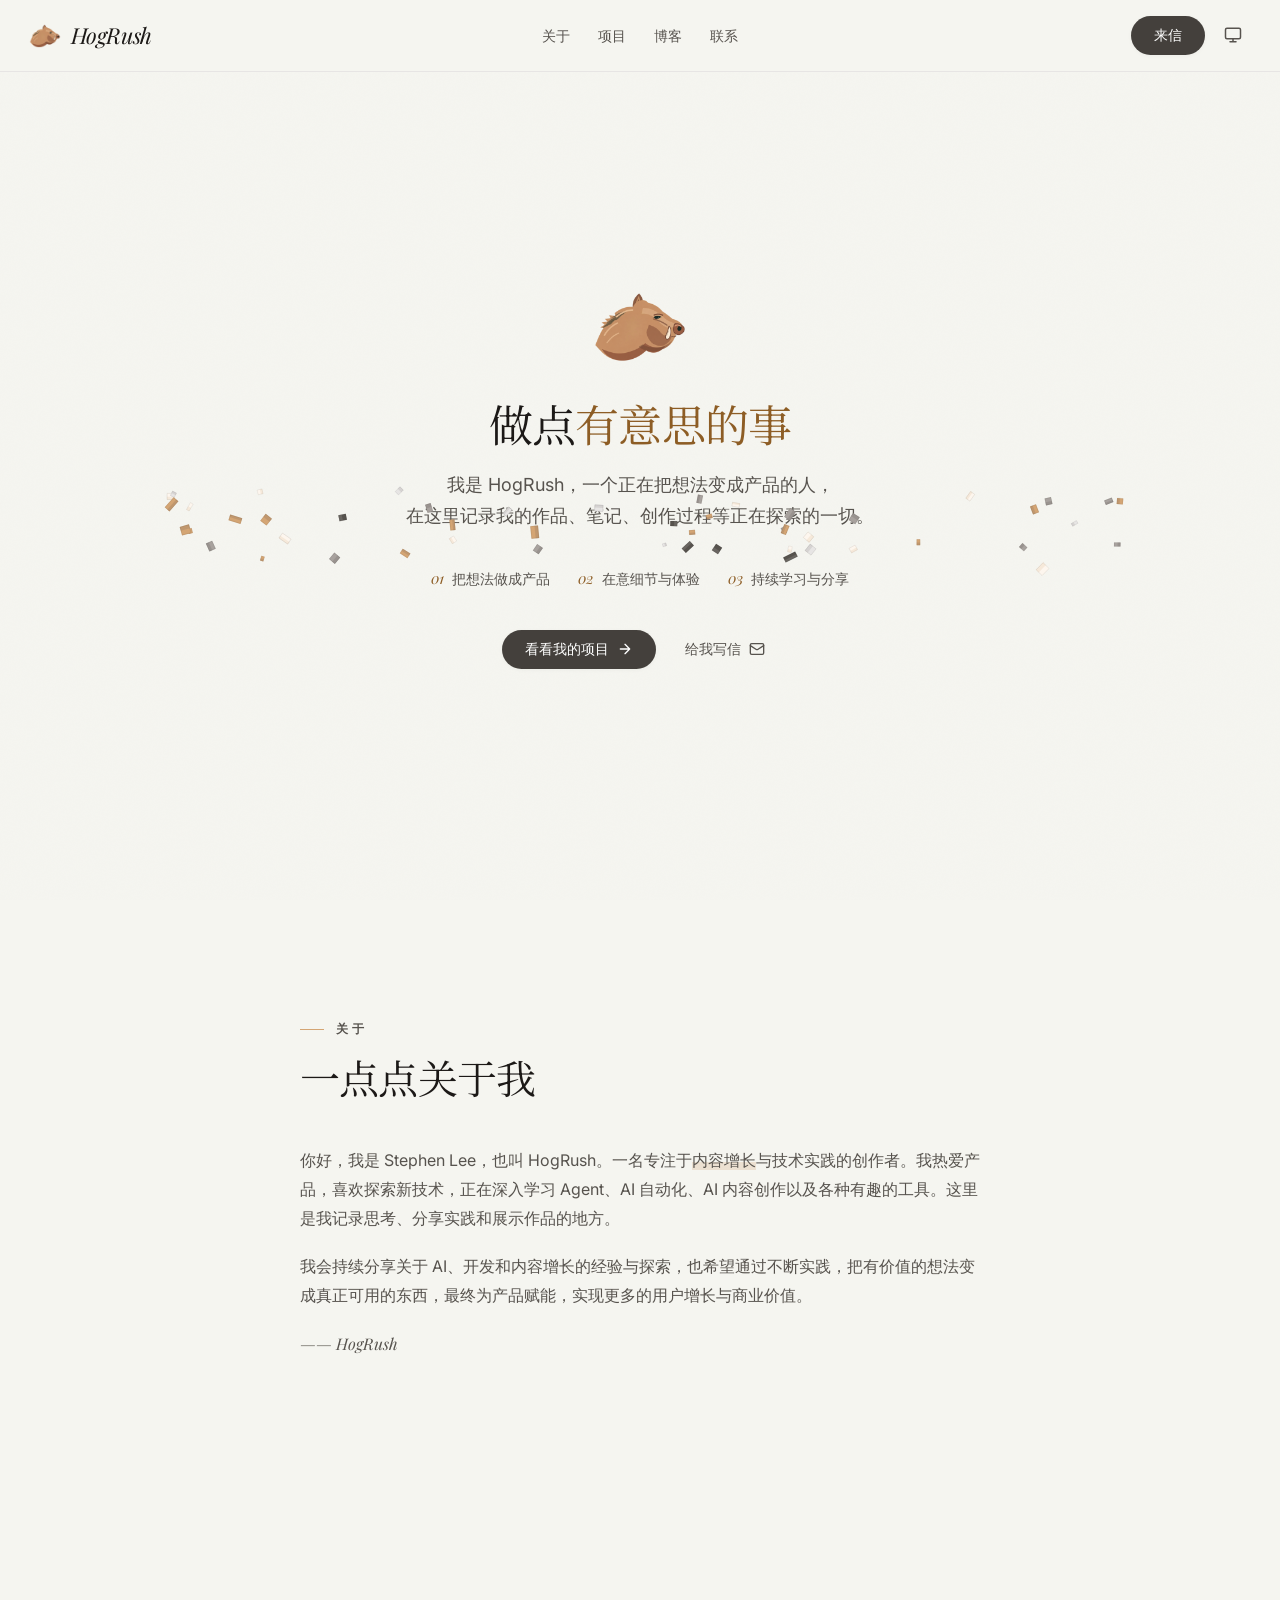
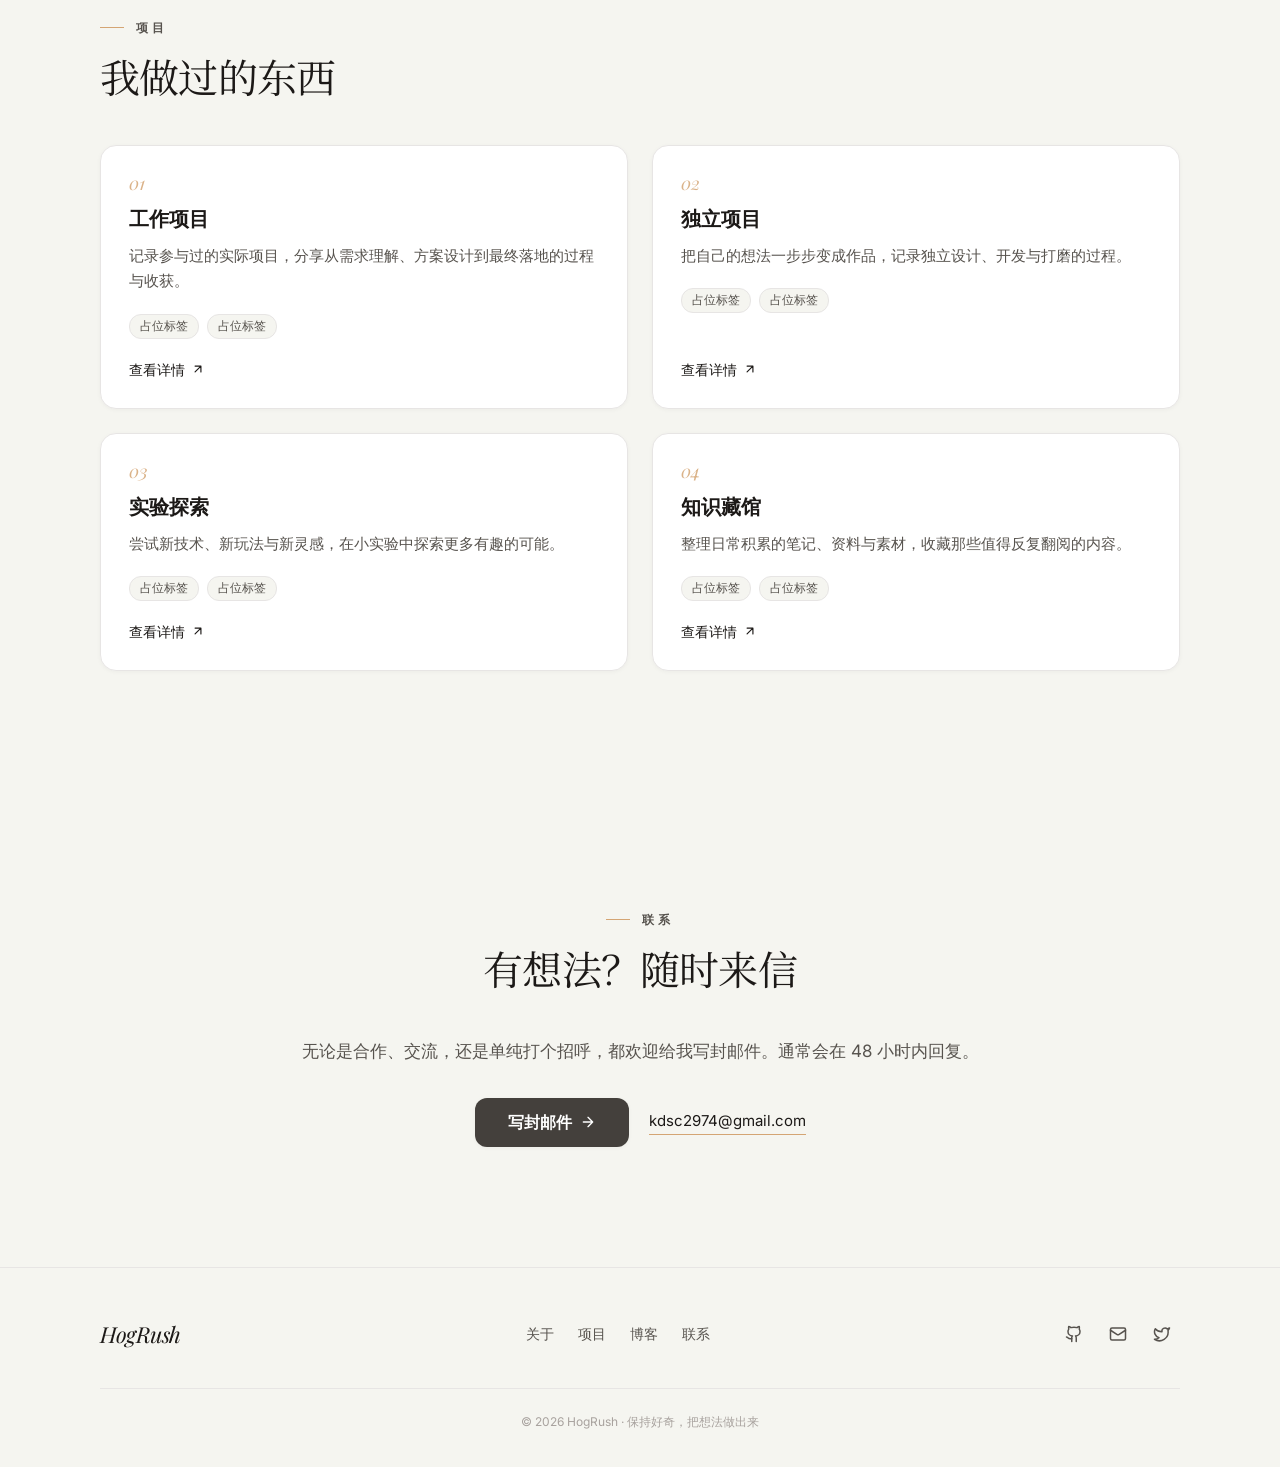
==== commit 50aa51dd: "feat: add the work projects page" ====
--- a/index.html
+++ b/index.html
@@ -127,7 +127,7 @@
           <h2 class="section-title">我做过的东西</h2>
         </header>
         <div class="projects-grid">
-          <article class="card reveal">
+          <article class="card card--live reveal">
             <p class="card-index">01</p>
             <h3 class="card-title">工作项目</h3>
             <p class="card-desc">记录参与过的实际项目，分享从需求理解、方案设计到最终落地的过程与收获。</p>
@@ -135,7 +135,7 @@
               <span class="tag">占位标签</span>
               <span class="tag">占位标签</span>
             </div>
-            <a class="card-link" href="#">
+            <a class="card-link" href="/work">
               查看详情
               <svg viewBox="0 0 24 24" fill="none" stroke="currentColor" stroke-width="2" stroke-linecap="round" stroke-linejoin="round" aria-hidden="true"><path d="M7 17 17 7M7 7h10v10" /></svg>
             </a>
--- a/styles.css
+++ b/styles.css
@@ -767,6 +767,7 @@
 
 /* 卡片：720×auto、padding 28/32、圆角 16、1px 边框、hover 上浮 2px */
 .blog-card {
+  position: relative; /* 承载 stretched link 的定位上下文 */
   background-color: var(--color-surface);
   border: 1px solid var(--color-border);
   border-radius: var(--radius-lg);
@@ -780,6 +781,42 @@
   box-shadow: var(--shadow-md);
   transform: translateY(-2px);
 }
+
+/* 已上线文章：整张卡片可点（stretched link）。
+   遮罩是标题链接的 ::after，DOM 里仍只有一个链接，屏幕阅读器不会读到重复链接。
+   文字层抬到遮罩之上，保证摘要/元信息仍能拖选复制；这些区域的点击由脚本代理到标题链接 */
+.blog-card--live { cursor: pointer; }
+.blog-card--live .blog-card-link::after {
+  content: "";
+  position: absolute;
+  inset: 0;
+  z-index: 1;
+  border-radius: inherit;
+}
+.blog-card--live .blog-meta,
+.blog-card--live .blog-card-title,
+.blog-card--live .blog-card-summary,
+.blog-card--live .blog-card-more {
+  position: relative;
+  z-index: 2;
+  cursor: pointer;
+}
+.blog-card--live .blog-card-link:focus-visible { outline: none; }
+.blog-card--live:has(.blog-card-link:focus-visible) {
+  outline: 2px solid var(--color-accent);
+  outline-offset: 3px;
+}
+
+/* 占位文章：正文未上线，保持不可点，视觉上明确区分 */
+.blog-card--soon:hover,
+.blog-card--soon:focus-within {
+  transform: none;
+  box-shadow: none;
+  border-color: var(--color-border);
+}
+.blog-card--soon .blog-card-link { cursor: default; }
+.blog-card--soon .blog-card-more { color: var(--color-text-muted); }
+.blog-card--soon:hover .blog-card-more { gap: 4px; color: var(--color-text-muted); }
 
 /* 元信息行：分类 chip → 置顶 → 日期 → 阅读时长 */
 .blog-meta {
@@ -840,13 +877,11 @@
   text-decoration: none;
   transition: color 0.15s ease-out;
 }
+/* 卡片标题：hover 只变颜色，不加下划线（整卡上浮 + 阴影已提供反馈） */
 .blog-card-link:hover,
 .blog-card-link:focus-visible {
   color: var(--hero-ink);
-  text-decoration: underline;
-  text-decoration-thickness: 1px;
-  text-underline-offset: 3px;
-  text-decoration-color: var(--color-accent);
+  text-decoration: none;
 }
 .blog-card-link[aria-disabled="true"] { cursor: default; }
 
@@ -891,3 +926,389 @@
   .blog-card { padding: 20px; }
   .blog-list { gap: 16px; }
 }
+
+
+/* ============================================================
+   博客文章详情页（尺度逐项对标 sitor.ai 文章页：
+   720 容器 / 672 正文、16px·1.75 正文、22px h2、上游 64 下游 80；
+   颜色与字体走本站三态主题变量）
+   ============================================================ */
+.article-page { padding: 64px 0 0; min-height: calc(100vh - var(--header-h)); }
+
+.article { display: block; }
+
+.article-shell {
+  max-width: 720px;
+  margin: 0 auto;
+  padding: 0 24px;
+}
+
+/* 返回博客：18px 箭头 + 14px/500、次级色（sitor「Back to blog」同尺度） */
+.article-back {
+  display: inline-flex;
+  align-items: center;
+  gap: 6px;
+  margin: 0 0 36px;
+  padding: 8px 0;
+  font-size: 14px;
+  font-weight: 500;
+  line-height: 1.5;
+  color: var(--color-text-secondary);
+  text-decoration: none;
+  transition: color 0.15s ease-out;
+}
+.article-back svg { width: 18px; height: 18px; }
+.article-back:hover { color: var(--color-text); }
+
+/* 元信息行：分类 chip → 日期 → 阅读时长（sitor：gap 12 / 下距 20） */
+.article-meta {
+  display: flex;
+  align-items: center;
+  flex-wrap: wrap;
+  gap: 12px;
+  margin: 0 0 20px;
+}
+.article-meta time,
+.article-time {
+  font-size: 14px;
+  line-height: 1.5;
+  color: var(--color-text-muted);
+}
+
+/* 标题：32px / 1.3 / 衬线斜体 / 字距 -0.02em / 下距 40（sitor 实测同值） */
+.article-title {
+  margin: 0 0 40px;
+  font-family: var(--font-serif);
+  font-style: italic;
+  font-weight: 400;
+  font-size: 32px;
+  line-height: 1.3;
+  letter-spacing: -0.02em;
+  color: var(--color-text);
+  font-synthesis: none;
+  text-wrap: pretty;
+}
+
+/* 引言：sitor 用引言块承接副标题；本站副标题仅一行，改用衬线引题（见汇报） */
+.article-deck {
+  margin: 0 0 40px;
+  font-family: var(--font-serif);
+  font-style: italic;
+  font-weight: 400;
+  font-size: 19px;
+  line-height: 1.6;
+  letter-spacing: 0;
+  color: var(--color-text-secondary);
+  font-synthesis: none;
+}
+
+.article-rule {
+  margin: 0;
+  border: 0;
+  border-top: 1px solid var(--color-border);
+}
+
+/* 正文：16px / 28px（1.75）/ 段距 16（sitor 实测） */
+.article-body { padding: 0 0 8px; }
+.article-body p {
+  margin: 0 0 16px;
+  font-size: 16px;
+  line-height: 1.75;
+  color: var(--color-text-secondary);
+  text-wrap: pretty;
+}
+.article-body p:last-child { margin-bottom: 0; }
+
+/* 小节标题：22px / 600 / 行高 1.75 / 上 48 下 16（sitor 实测） */
+.article-body h2 {
+  margin: 48px 0 16px;
+  font-family: var(--font-sans);
+  font-size: 22px;
+  font-weight: 600;
+  line-height: 1.75;
+  letter-spacing: 0;
+  color: var(--color-text);
+  text-wrap: pretty;
+}
+
+/* 段首小标题（03 节的三处并列）：17px / 600，上 28 下 8 */
+.article-body h3 {
+  margin: 28px 0 8px;
+  font-family: var(--font-sans);
+  font-size: 17px;
+  font-weight: 600;
+  line-height: 1.6;
+  letter-spacing: 0;
+  color: var(--color-text);
+}
+
+.article-body a {
+  color: var(--color-text);
+  text-decoration: underline;
+  text-decoration-color: var(--color-accent);
+  text-underline-offset: 3px;
+}
+
+/* 尾句：一条细线隔开，衬线尾句 + 弱化收束 */
+.article-signoff {
+  margin: 56px 0 0;
+  padding: 32px 0 0;
+  border-top: 1px solid var(--color-border);
+}
+.article-body .article-signoff-line {
+  margin: 0 0 16px;
+  font-family: var(--font-serif);
+  font-style: italic;
+  font-weight: 400;
+  font-size: 24px;
+  line-height: 1.45;
+  letter-spacing: -0.01em;
+  color: var(--color-text);
+  font-synthesis: none;
+}
+.article-body .article-signoff-end {
+  margin: 0;
+  font-size: 14px;
+  line-height: 1.6;
+  letter-spacing: 0.12em;
+  color: var(--color-text-muted);
+}
+
+/* 文末卡片（对应 sitor 的 invite card 位置） */
+.article-invite {
+  max-width: 720px;
+  margin: 0 auto;
+  padding: 56px 24px 88px;
+}
+.article-invite-card {
+  display: flex;
+  align-items: center;
+  justify-content: space-between;
+  gap: 16px;
+  flex-wrap: wrap;
+  padding: 20px 24px;
+  border: 1px solid var(--color-border);
+  border-radius: var(--radius-lg);
+  background-color: var(--color-surface);
+  transition: border-color 0.2s ease-out, background-color 0.3s ease;
+}
+.article-invite-text {
+  margin: 0;
+  font-size: 15px;
+  line-height: 1.6;
+  color: var(--color-text-secondary);
+}
+
+@media (max-width: 768px) {
+  .article-page { padding-top: 40px; }
+  .article-back { margin-bottom: 28px; }
+  .article-title { font-size: 26px; margin-bottom: 32px; }
+  .article-deck { font-size: 17px; margin-bottom: 32px; }
+  .article-body p { font-size: 15px; line-height: 1.75; }
+  .article-body h2 { font-size: 20px; margin: 36px 0 12px; }
+  .article-body h3 { font-size: 16px; margin: 24px 0 8px; }
+  .article-signoff { margin-top: 44px; padding-top: 28px; }
+  .article-body .article-signoff-line { font-size: 20px; }
+  .article-invite { padding: 40px 24px 64px; }
+  .article-invite-card { padding: 18px 20px; }
+}
+
+@media (max-width: 480px) {
+  .article-shell { padding: 0 20px; }
+  .article-invite { padding: 36px 20px 56px; }
+  .article-title { font-size: 26px; }
+}
+
+
+/* ============================================================
+   工作项目页（/work）
+   全部沿用既有变量与组件：.blog-hero 页首尺度、.blog-list 的 720/20 节奏、
+   .card-index / .card-title / .card-tags / .tag / .card-link 的卡片语言，
+   以及 .article-invite 的来信块。没有新增任何颜色。
+   ============================================================ */
+.work-page { min-height: calc(100vh - var(--header-h)); }
+
+/* 页首：blog-hero 的居中节奏 + 一行小标签（.section-kicker 的线 + 间距） */
+.work-hero { padding-bottom: 8px; }
+.work-hero .section-kicker {
+  justify-content: center;
+  margin: 0 0 14px;
+}
+.work-hero-sub {
+  max-width: 620px;
+  margin-left: auto;
+  margin-right: auto;
+  text-wrap: balance;
+}
+
+/* 列表：与博客列表同一列宽（720）与同一间距（20） */
+.work-list-section { padding: 32px 24px 40px; }
+
+/* 卡片：白底 / 1px 边框 / 16 圆角 / 28-32 内边距 / hover 上浮 2px（同 .blog-card、.card） */
+.work-card {
+  position: relative; /* 承载 stretched link 的定位上下文 */
+  display: flex;
+  flex-direction: column;
+  background-color: var(--color-surface);
+  border: 1px solid var(--color-border);
+  border-radius: var(--radius-lg);
+  box-shadow: var(--shadow-sm);
+  padding: 28px 32px;
+  transition: border-color 0.2s ease-out, box-shadow 0.2s ease-out,
+    transform 0.2s ease-out, background-color 0.3s ease;
+}
+.work-card:hover,
+.work-card:focus-within {
+  border-color: var(--color-border-hover);
+  box-shadow: var(--shadow-md);
+  transform: translateY(-2px);
+}
+
+/* 整卡可点：遮罩挂在「查看案例」上（同 blog 卡片的 stretched link 方案），
+   文字层抬到遮罩之上，摘要/元信息仍可拖选复制 */
+.work-card-link::after {
+  content: "";
+  position: absolute;
+  inset: 0;
+  z-index: 1;
+  border-radius: inherit;
+}
+.work-card > .card-index,
+.work-card > .card-title,
+.work-card > .work-tagline,
+.work-card > .work-meta,
+.work-card > .work-facts,
+.work-card > .card-tags {
+  position: relative;
+  z-index: 2;
+  cursor: pointer;
+}
+.work-card-link:focus-visible { outline: none; }
+.work-card:has(.work-card-link:focus-visible) {
+  outline: 2px solid var(--color-accent);
+  outline-offset: 3px;
+}
+
+/* 占位案例：详情页未上线，整卡不可点——不上浮、箭头弱化、cursor 默认 */
+.work-card--soon { cursor: default; }
+.work-card--soon:hover,
+.work-card--soon:focus-within {
+  transform: none;
+  box-shadow: var(--shadow-sm);
+  border-color: var(--color-border);
+}
+.work-card--soon > .card-index,
+.work-card--soon > .card-title,
+.work-card--soon > .work-tagline,
+.work-card--soon > .work-meta,
+.work-card--soon > .work-facts,
+.work-card--soon > .card-tags { cursor: default; }
+.work-card--soon .work-card-link { cursor: default; color: var(--color-text-muted); }
+.work-card--soon .work-card-link:hover { color: var(--color-text-muted); }
+.work-card--soon .work-card-link:hover svg { transform: none; }
+.work-card--soon:has(.work-card-link:focus-visible) { outline: none; }
+
+/* 一句话定位：次级文字，紧接项目名 */
+.work-tagline {
+  margin: -2px 0 14px;
+  font-size: 15px;
+  line-height: 1.6;
+  color: var(--color-text-secondary);
+}
+
+/* 元信息行：角色 / 时间 / 类型，13px 弱化 + 「·」分隔（同 .blog-meta 的节奏） */
+.work-meta {
+  display: flex;
+  flex-wrap: wrap;
+  align-items: baseline;
+  gap: 4px 10px;
+  margin: 0 0 18px;
+  font-size: 13px;
+  line-height: 1.6;
+  color: var(--color-text-muted);
+}
+.work-meta-item { display: inline-flex; align-items: baseline; gap: 6px; }
+.work-meta-label { color: var(--color-text-muted); letter-spacing: 0.04em; }
+.work-meta-value { color: var(--color-text-secondary); }
+.work-meta-sep { color: var(--color-border-hover); }
+
+/* 概述 / 结果：细线分隔的字段区，标签在左、正文在右 */
+.work-facts {
+  display: flex;
+  flex-direction: column;
+  gap: 14px;
+  margin: 0 0 20px;
+}
+.work-fact {
+  display: grid;
+  grid-template-columns: 48px 1fr;
+  gap: 12px;
+  align-items: start;
+}
+.work-fact-label {
+  margin: 0;
+  padding-top: 3px;
+  font-size: 12px;
+  font-weight: 600;
+  letter-spacing: 0.12em;
+  color: var(--color-text-muted);
+}
+.work-fact-text {
+  margin: 0;
+  font-size: 15px;
+  line-height: 1.7;
+  color: var(--color-text-secondary);
+  text-wrap: pretty;
+}
+
+/* 结果：一条 accent 竖线区分「带口径的结论」，标签用强调墨色 */
+.work-fact--result .work-fact-label { color: var(--hero-ink); }
+.work-fact--result .work-fact-text {
+  border-left: 2px solid var(--color-accent);
+  padding-left: 12px;
+  color: var(--color-text);
+}
+
+/* 页尾来信：复用文章页的 invite 卡片，去掉与列表重复的上边距 */
+.work-invite { padding: 24px 24px 96px; }
+
+@media (max-width: 768px) {
+  .work-hero { padding-bottom: 4px; }
+  .work-list-section { padding: 24px 24px 32px; }
+  .work-card { padding: 24px; }
+  .work-card .card-title { font-size: 18px; }
+  .work-invite { padding: 20px 24px 64px; }
+}
+
+@media (max-width: 480px) {
+  .work-hero { padding-bottom: 2px; }
+  .work-list-section { padding: 20px 16px 24px; }
+  .work-card { padding: 20px; }
+  /* 窄屏：字段标签折到正文上方 */
+  .work-fact { grid-template-columns: 1fr; gap: 4px; }
+  .work-fact-label { padding-top: 0; }
+  .work-invite { padding: 16px 16px 56px; }
+}
+
+/* ---------- 首页「工作项目」卡：已上线，整卡可点 ---------- */
+.card--live { position: relative; cursor: pointer; }
+.card--live .card-link::after {
+  content: "";
+  position: absolute;
+  inset: 0;
+  z-index: 1;
+  border-radius: inherit;
+}
+.card--live > .card-index,
+.card--live > .card-title,
+.card--live > .card-desc,
+.card--live > .card-tags {
+  position: relative;
+  z-index: 2;
+  cursor: pointer;
+}
+.card--live .card-link:focus-visible { outline: none; }
+.card--live:has(.card-link:focus-visible) {
+  outline: 2px solid var(--color-accent);
+  outline-offset: 3px;
+}
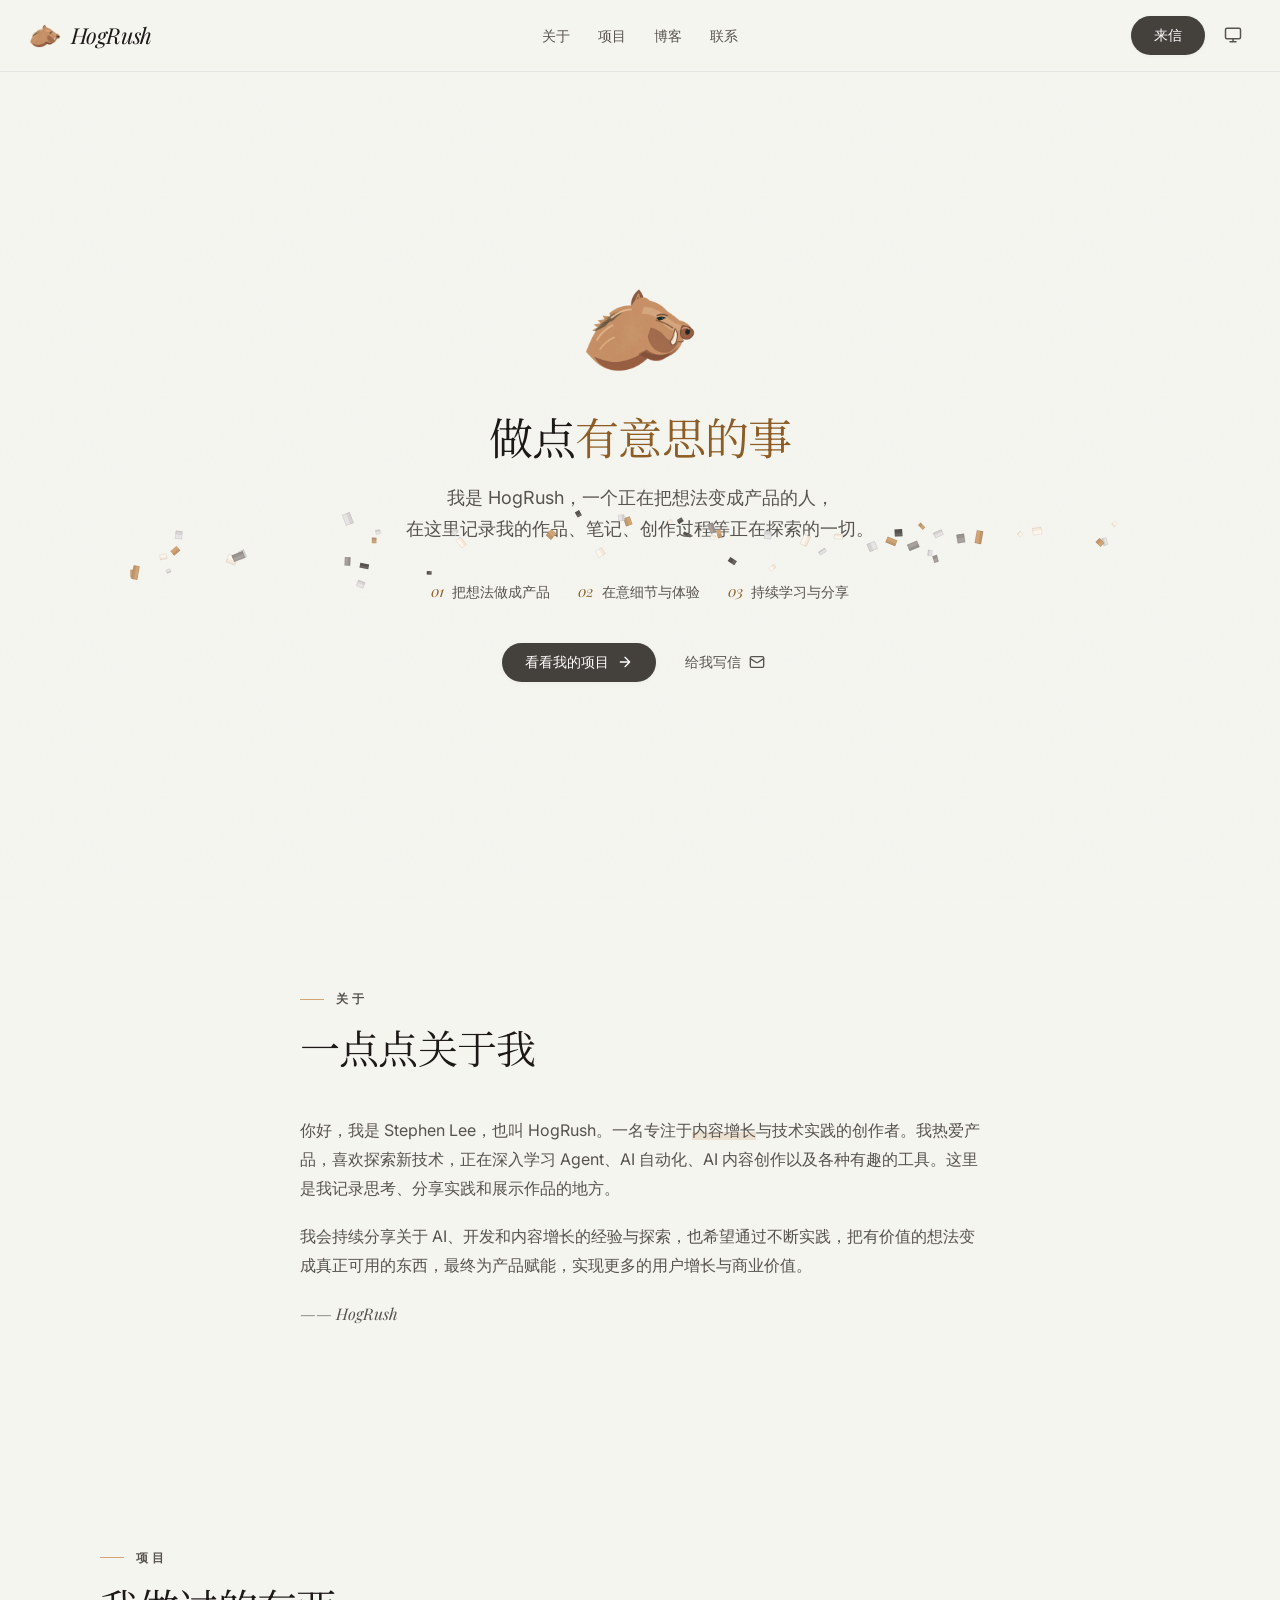
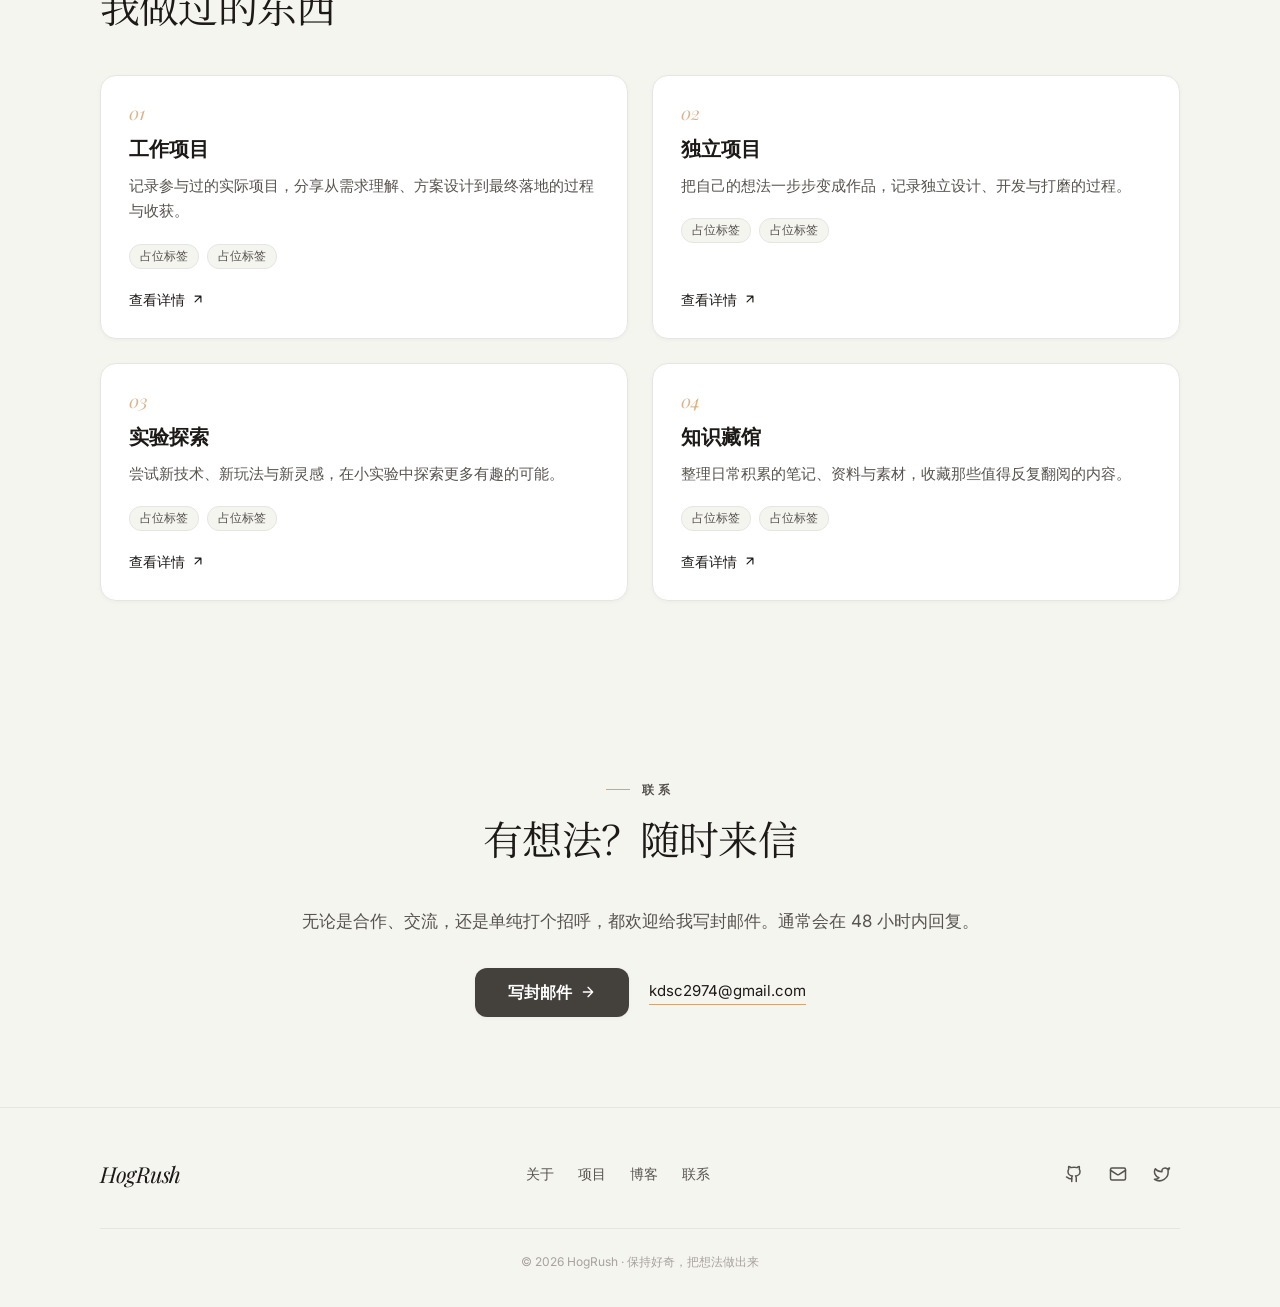
==== commit 62dacf9e: "Add independent projects page" ====
--- a/index.html
+++ b/index.html
@@ -141,7 +141,7 @@
             </a>
           </article>
 
-          <article class="card reveal">
+          <article class="card card--live reveal">
             <p class="card-index">02</p>
             <h3 class="card-title">独立项目</h3>
             <p class="card-desc">把自己的想法一步步变成作品，记录独立设计、开发与打磨的过程。</p>
@@ -149,7 +149,7 @@
               <span class="tag">占位标签</span>
               <span class="tag">占位标签</span>
             </div>
-            <a class="card-link" href="#">
+            <a class="card-link" href="/project">
               查看详情
               <svg viewBox="0 0 24 24" fill="none" stroke="currentColor" stroke-width="2" stroke-linecap="round" stroke-linejoin="round" aria-hidden="true"><path d="M7 17 17 7M7 7h10v10" /></svg>
             </a>
--- a/styles.css
+++ b/styles.css
@@ -23,6 +23,10 @@
   /* 首屏 H1 专用墨色：与 sitor #E0B88A 同色相(H32)/同饱和(S58%)，仅压明度到 35%，
      对纸底 #f5f5f0 对比度 5.15:1（sitor 原色在纸底仅 1.69:1，不可读） */
   --hero-ink: #8d5d25;
+  /* 描边按钮 hover 墨色：亮色压深一档（#6f4a1e），暗色提到 --color-accent-hover */
+  --hero-ink-hover: #6f4a1e;
+  /* 阅读区底色：浅色用暖灰 #F2F0EC，暗色在 html.dark 里给等价层次 */
+  --doc-view-bg: #f2f0ec;
 
   --font-sans: "Inter", -apple-system, BlinkMacSystemFont, "Segoe UI", Roboto,
     "Noto Sans SC", "PingFang SC", "Hiragino Sans GB", "Microsoft YaHei", sans-serif;
@@ -39,6 +43,16 @@
 
   --header-h: 72px;
   --content-w: 1080px;
+
+  /* 区块垂直节奏：区块上下内边距，相邻两块合计 = 180px（≈ 原 240px 的 75%，
+     比上一版 96px 松一些；hero→关于 由 72 + 90 组成）。
+     统一走变量，避免“上一块 padding-bottom + 下一块 padding-top”两个大数相加。 */
+  --space-section: 90px;
+  --space-hero-bottom: 90px;
+
+  /* 仅 About → Projects 这一处边界额外加的一点空气（单侧值，两块各加一次，
+     合计 +40px）；其余区块间距保持 --space-section 不变。 */
+  --space-about-projects: 20px;
 }
 
 /* ---------- 设计变量（暗色） ---------- */
@@ -60,6 +74,8 @@
   --color-accent-soft: #2a2118;
   /* 深色下直接用 sitor 实测强调色，对 #0c0a09 对比度 10.72:1 */
   --hero-ink: #e0b88a;
+  --hero-ink-hover: #ecd2ac;
+  --doc-view-bg: #171412;
 
   --shadow-sm: 0 1px 4px rgba(0, 0, 0, 0.3);
   --shadow-md: 0 2px 12px rgba(0, 0, 0, 0.45);
@@ -309,11 +325,29 @@
 .nav-toggle[aria-expanded="true"] .icon-menu { display: none; }
 
 /* ---------- Hero ---------- */
+/* 首屏 = 恰好一整屏：页头（sticky，仍占文档流 72px）+ hero = 100svh，
+   于是下一个区块的 kicker 永远从吞口线以下开始，不再随屏幕高度"露出一点"。
+   svh 处理移动端地址栏伸缩，旧浏览器回退到 vh（同一条 calc 写两次）。
+   注意：一旦有了 min-height，多出来的高度必须由 flex 居中分配，
+   而不是旧写法 align-items:center 的"上下各分一半"——
+   那样 640px 的 min-height 就把「按钮 → 关于」从 180 顶到 224。
+   现在内容在 padding 盒内整体居中（justify-content:center），
+   padding-bottom 用 clamp 压小，额外空白只出现一次（居中，上下对称），
+   因此间距由视口高度决定，而不是靠一个碰运气的魔数。 */
 .hero {
+  display: flex;
+  flex-direction: column;
+  justify-content: center;
   min-height: calc(100vh - var(--header-h));
-  display: flex;
-  align-items: center;
-  padding: 72px 24px 96px;
+  min-height: calc(100svh - var(--header-h));
+  /* 首屏内容整体上移一点：居中的 flex 里，底部内边距多加 2×--hero-lift，
+     内容中心就上移 --hero-lift（顶部留白缩小、底部留白等量增加）。
+     min-height 与 hero 高度都不变，只是内容位置变化，因此不会溢出。 */
+  --hero-top: 72px;
+  --hero-x: 24px;
+  --hero-lift: clamp(16px, 3vh, 32px);
+  --hero-bottom: clamp(24px, 4vh, var(--space-hero-bottom));
+  padding: var(--hero-top) var(--hero-x) calc(var(--hero-bottom) + var(--hero-lift) * 2);
 }
 .hero-inner {
   max-width: 680px;
@@ -322,7 +356,7 @@
 }
 .hero-logo {
   display: block;
-  width: 96px;
+  width: 116px;
   height: auto;
   margin: 0 auto 24px;
 }
@@ -413,7 +447,14 @@
 .hero-inner .reveal:nth-child(5) { transition-delay: 0.26s; }
 
 /* ---------- 区块通用 ---------- */
-.section { padding: 120px 24px; }
+.section { padding: var(--space-section) 24px; }
+/* 只给 About 与 Projects 之间的这条边界多一点空气（各加一半），
+   其余区块之间仍严格等于 2 × --space-section。 */
+#about { padding-bottom: calc(var(--space-section) + var(--space-about-projects)); }
+#projects { padding-top: calc(var(--space-section) + var(--space-about-projects)); }
+/* 末尾元素的 margin 不算内容，避免它叠加到区块间距上（改前 about 底部多出 20px） */
+.section-inner > :last-child,
+.about-body > :last-child { margin-bottom: 0; }
 .section-inner { max-width: var(--content-w); margin: 0 auto; }
 .section-inner--narrow { max-width: 680px; }
 .section-head { margin: 0 0 44px; }
@@ -622,6 +663,35 @@
 }
 .js .reveal.is-visible { opacity: 1; transform: none; }
 
+/* 博客内容不依赖滚动观察器，始终有可读的底态。 */
+.js .blog-page .reveal,
+.js .article-page .reveal { opacity: 1; transform: none; transition: none; }
+
+/* 参考 Sitor 分组上浮，但缩短时长、保留初始可见度，不拦截原生导航。 */
+@keyframes blog-enter {
+  from { opacity: .38; transform: translateY(18px); }
+  to { opacity: 1; transform: translateY(0); }
+}
+@media (prefers-reduced-motion: no-preference) {
+  .js:not(.is-reload) .blog-page .reveal {
+    animation: blog-enter 420ms cubic-bezier(.22, 1, .36, 1) backwards;
+  }
+  .js:not(.is-reload) .article-page .reveal {
+    animation: blog-enter 420ms cubic-bezier(.22, 1, .36, 1) backwards;
+  }
+  .js:not(.is-reload) .blog-page .blog-hero-sub,
+  .js:not(.is-reload) .article-page .article-title { animation-delay: 35ms; }
+  .js:not(.is-reload) .blog-page .blog-item,
+  .js:not(.is-reload) .article-page .article-deck { animation-delay: 70ms; }
+  .js:not(.is-reload) .blog-page .blog-item:nth-child(2) { animation-delay: 110ms; }
+  .js:not(.is-reload) .blog-page .blog-item:nth-child(3) { animation-delay: 150ms; }
+  .js:not(.is-reload) .blog-page .blog-item:nth-child(n+4) { animation-delay: 190ms; }
+  .js:not(.is-reload) .article-page .article-rule,
+  .js:not(.is-reload) .article-page .article-body {
+    animation: blog-enter 420ms 90ms cubic-bezier(.22, 1, .36, 1) backwards;
+  }
+}
+
 /* 刷新：首屏（含浏览器恢复到的滚动位置）直接以终态出现，不重播淡入 */
 .js.is-reload .reveal { opacity: 1; transform: none; }
 
@@ -633,11 +703,11 @@
 /* ---------- 响应式 ---------- */
 @media (max-width: 1100px) {
   .site-nav { gap: 20px; }
-  .section { padding: 104px 24px; }
+  .section { padding: var(--space-section) 24px; }
 }
 
 @media (max-width: 768px) {
-  :root { --header-h: 56px; }
+  :root { --header-h: 56px; --space-section: 70px; --space-hero-bottom: 70px; --space-about-projects: 14px; }
 
   .header-inner {
     grid-template-columns: auto 1fr;
@@ -682,8 +752,8 @@
   .nav-toggle { display: inline-flex; }
   .header-cta { display: none; }
 
-  .hero { padding: 56px 24px 72px; }
-  .section { padding: 80px 24px; }
+  .hero { --hero-top: 56px; }
+  .section { padding: var(--space-section) 24px; }
   .section-head { margin-bottom: 32px; }
   .projects-grid { grid-template-columns: 1fr; }
   .card { padding: 24px; }
@@ -703,14 +773,23 @@
 }
 
 @media (max-width: 480px) {
-  .hero { padding: 48px 16px 64px; }
-  .hero-logo { width: 64px; margin-bottom: 20px; }
+  :root { --space-section: 56px; --space-hero-bottom: 56px; --space-about-projects: 10px; }
+  .hero { --hero-top: 40px; --hero-x: 16px; --hero-bottom: clamp(24px, 3.5vh, var(--space-hero-bottom)); }
+  .hero-logo { width: 70px; margin-bottom: 20px; }
   .brand { gap: 8px; }
   .brand-mark { width: 26px; height: 26px; }
   .hero-actions { flex-direction: column; }
   .hero-actions .btn { width: 100%; max-width: 280px; }
-  .section { padding: 56px 16px; }
+  .section { padding: var(--space-section) 16px; }
   .card { padding: 20px; }
+}
+
+/* 矮屏保护：视口高度 < 640px（横屏手机、小窗口）时撤掉满屏，
+   hero 回到内容高度，免得矮屏只看到半个首屏。min-height 本身不裁切内容
+   （盒子会长高而不是溢出），这里只是不让矮屏被一屏占满。 */
+@media (max-height: 640px) {
+  /* 高度自适应时居中不再生效，上移量没有意义，一并归零 */
+  .hero { min-height: auto; --hero-lift: 0px; }
 }
 
 /* ---------- 动效降级 ---------- */
@@ -731,7 +810,7 @@
 
 /* 页首：居中的衬线斜体大标题 + 一行副文（sitor：80/32 内边距、36px/1.3） */
 .blog-hero {
-  padding: 80px 24px 32px;
+  padding: 64px 24px 28px;
   text-align: center;
 }
 .blog-hero-title {
@@ -753,7 +832,7 @@
 }
 
 /* 列表：单列 720px，卡间距 20px（sitor：max-width 720 / gap 20 / 上 32 下 80） */
-.blog-list-section { padding: 32px 24px 96px; }
+.blog-list-section { padding: 28px 24px 72px; }
 .blog-list {
   list-style: none;
   margin: 0 auto;
@@ -910,8 +989,8 @@
 }
 
 @media (max-width: 768px) {
-  .blog-hero { padding: 56px 24px 24px; }
-  .blog-list-section { padding: 24px 24px 72px; }
+  .blog-hero { padding: 48px 24px 20px; }
+  .blog-list-section { padding: 20px 24px 56px; }
   .blog-card { padding: 24px; }
   .blog-card-title { font-size: 18px; }
   /* 移动端下拉菜单里，当前页用底色标识（下划线在竖向列表里不合适） */
@@ -921,8 +1000,8 @@
 }
 
 @media (max-width: 480px) {
-  .blog-hero { padding: 48px 16px 20px; }
-  .blog-list-section { padding: 20px 16px 64px; }
+  .blog-hero { padding: 40px 16px 16px; }
+  .blog-list-section { padding: 16px 16px 48px; }
   .blog-card { padding: 20px; }
   .blog-list { gap: 16px; }
 }
@@ -933,7 +1012,7 @@
    720 容器 / 672 正文、16px·1.75 正文、22px h2、上游 64 下游 80；
    颜色与字体走本站三态主题变量）
    ============================================================ */
-.article-page { padding: 64px 0 0; min-height: calc(100vh - var(--header-h)); }
+.article-page { padding: 48px 0 0; min-height: calc(100vh - var(--header-h)); }
 
 .article { display: block; }
 
@@ -959,6 +1038,56 @@
 }
 .article-back svg { width: 18px; height: 18px; }
 .article-back:hover { color: var(--color-text); }
+
+/* 文章页采用独立轻导航：返回入口在左，品牌与原有控件在右。 */
+.article-topbar { position: relative; height: 65px; }
+.article-topbar .header-inner {
+  max-width: 1200px;
+  padding: 0 24px;
+  display: flex;
+  gap: 12px;
+}
+.article-topbar .article-back { margin: 0 auto 0 0; white-space: nowrap; }
+.article-topbar .brand { flex: none; }
+.article-topbar .header-actions { gap: 4px; }
+.article-topbar .header-cta { display: none; }
+.article-topbar .nav-toggle { display: inline-flex; }
+.article-topbar .site-nav {
+  position: absolute;
+  top: calc(100% + 8px);
+  left: auto;
+  right: 24px;
+  width: min(260px, calc(100vw - 48px));
+  flex-direction: column;
+  align-items: stretch;
+  gap: 2px;
+  background: var(--color-surface);
+  border: 1px solid var(--color-border);
+  border-radius: var(--radius-md);
+  box-shadow: var(--shadow-lg);
+  padding: 8px;
+  opacity: 0;
+  visibility: hidden;
+  transform: translateY(-6px);
+  transition: opacity 0.15s ease-out, transform 0.15s ease-out, visibility 0s 0.15s;
+}
+.article-topbar .site-nav.is-open {
+  opacity: 1;
+  visibility: visible;
+  transform: none;
+  transition: opacity 0.15s ease-out, transform 0.15s ease-out, visibility 0s;
+}
+.article-topbar .site-nav .nav-link { padding: 10px 12px; border-radius: var(--radius-sm); font-size: 15px; }
+.article-topbar .site-nav .nav-link:hover,
+.article-topbar .site-nav .nav-link[aria-current="page"] { background-color: var(--color-primary-soft); }
+.article-topbar .site-nav .nav-link[aria-current="page"]::after { display: none; }
+@media (max-width: 480px) {
+  .article-topbar .header-inner { padding: 0 16px; gap: 6px; }
+  .article-topbar .site-nav { right: 16px; }
+}
+@media (prefers-reduced-motion: reduce) {
+  .article-topbar .site-nav, .article-topbar .site-nav.is-open { transition: none; }
+}
 
 /* 元信息行：分类 chip → 日期 → 阅读时长（sitor：gap 12 / 下距 20） */
 .article-meta {
@@ -1018,6 +1147,8 @@
   text-wrap: pretty;
 }
 .article-body p:last-child { margin-bottom: 0; }
+/* 首段直接跟在分隔线后时补上上间距；只针对 <p>，不碰老文章开头的 h2 */
+.article-body > p:first-child { margin-top: 32px; }
 
 /* 小节标题：22px / 600 / 行高 1.75 / 上 48 下 16（sitor 实测） */
 .article-body h2 {
@@ -1078,7 +1209,7 @@
 .article-invite {
   max-width: 720px;
   margin: 0 auto;
-  padding: 56px 24px 88px;
+  padding: 40px 24px 64px;
 }
 .article-invite-card {
   display: flex;
@@ -1100,7 +1231,7 @@
 }
 
 @media (max-width: 768px) {
-  .article-page { padding-top: 40px; }
+  .article-page { padding-top: 32px; }
   .article-back { margin-bottom: 28px; }
   .article-title { font-size: 26px; margin-bottom: 32px; }
   .article-deck { font-size: 17px; margin-bottom: 32px; }
@@ -1109,13 +1240,17 @@
   .article-body h3 { font-size: 16px; margin: 24px 0 8px; }
   .article-signoff { margin-top: 44px; padding-top: 28px; }
   .article-body .article-signoff-line { font-size: 20px; }
-  .article-invite { padding: 40px 24px 64px; }
+  .article-invite { padding: 32px 24px 52px; }
   .article-invite-card { padding: 18px 20px; }
+}
+
+@media (max-width: 640px) {
+  .article-body > p:first-child { margin-top: 24px; }
 }
 
 @media (max-width: 480px) {
   .article-shell { padding: 0 20px; }
-  .article-invite { padding: 36px 20px 56px; }
+  .article-invite { padding: 28px 20px 48px; }
   .article-title { font-size: 26px; }
 }
 
@@ -1270,14 +1405,14 @@
 }
 
 /* 页尾来信：复用文章页的 invite 卡片，去掉与列表重复的上边距 */
-.work-invite { padding: 24px 24px 96px; }
+.work-invite { padding: 20px 24px 72px; }
 
 @media (max-width: 768px) {
   .work-hero { padding-bottom: 4px; }
   .work-list-section { padding: 24px 24px 32px; }
   .work-card { padding: 24px; }
   .work-card .card-title { font-size: 18px; }
-  .work-invite { padding: 20px 24px 64px; }
+  .work-invite { padding: 16px 24px 52px; }
 }
 
 @media (max-width: 480px) {
@@ -1287,7 +1422,7 @@
   /* 窄屏：字段标签折到正文上方 */
   .work-fact { grid-template-columns: 1fr; gap: 4px; }
   .work-fact-label { padding-top: 0; }
-  .work-invite { padding: 16px 16px 56px; }
+  .work-invite { padding: 12px 16px 48px; }
 }
 
 /* ---------- 首页「工作项目」卡：已上线，整卡可点 ---------- */
@@ -1312,3 +1447,2193 @@
   outline: 2px solid var(--color-accent);
   outline-offset: 3px;
 }
+
+
+/* ============================================================
+   案例详情页（work/thordata）—— 由已确认的案例原型移植
+   类名统一 .cs- 前缀（case study），不影响既有页面；
+   颜色只用上方的主题变量，深浅两态由 html.dark 接管。
+   字体：数字与项目名只走 --font-metric（系统无衬线、300/400、非斜体），
+   日后要换字体只改这一行。
+   ============================================================ */
+.cs-page {
+  --font-metric: -apple-system, BlinkMacSystemFont, "Helvetica Neue", Arial, sans-serif;
+  /* 版面尺度：正栏 860、段落行宽 700（原型已确认的尺度） */
+  --cs-measure: 860px;
+  --cs-text: 700px;
+  --cs-section: 90px;
+  /* 衬线只用于「单位」「属性行」这类点缀，站点已加载 Noto Serif SC */
+  --cs-serif: "Noto Serif SC", "Songti SC", "STSong", Georgia, serif;
+  /* 标题：拉丁走系统无衬线，汉字落到宋体（原型的中西混排基调） */
+  --cs-display: -apple-system, BlinkMacSystemFont, "Segoe UI", "Helvetica Neue", Arial,
+    "Songti SC", "STSong", "Noto Serif SC", serif;
+  padding: 40px 0 0;
+}
+
+.cs-wrap {
+  max-width: var(--cs-measure);
+  margin: 0 auto;
+  padding-left: 24px;
+  padding-right: 24px;
+}
+.cs-section { padding-top: var(--cs-section); }
+/* 重置页内块级元素的外边距：用 :where() 把权重降到 0 类，
+   让后面 .cs-* 规则里的 margin 正常覆盖（否则标题/证据位间距会被吞掉） */
+.cs-page :where(h1, h2, h3, p, ul, ol, figure, table) { margin: 0; }
+.cs-page :where(ul, ol) { padding: 0; list-style: none; }
+
+/* ---------- 首屏 ---------- */
+.cs-hero { padding-top: clamp(28px, 4vw, 52px); }
+.cs-eyebrow {
+  display: inline-flex;
+  align-items: center;
+  gap: 8px;
+  font-size: 12.5px;
+  letter-spacing: 0.06em;
+  color: var(--color-text-secondary);
+  background-color: var(--color-surface);
+  border: 1px solid var(--color-border);
+  border-radius: var(--radius-full);
+  padding: 5px 13px;
+  margin-bottom: 26px;
+}
+.cs-eyebrow .cs-dot {
+  width: 5px;
+  height: 5px;
+  border-radius: 50%;
+  background-color: var(--color-accent);
+  flex: none;
+}
+.cs-h1 {
+  display: block;
+  /* 官方图形标记的高度锚点：'Thordata' 在本字号下的大写高实测 = 0.7046em（1440: 40.87 / 390: 28.58） */
+  --cs-h1-cap: 0.7046;
+  font-family: var(--font-metric);
+  font-style: normal;
+  font-weight: 400;
+  font-size: clamp(44px, 4.6vw, 58px);
+  line-height: 1.05;
+  letter-spacing: -0.02em;
+  margin-bottom: 16px;
+}
+/* Thordata 官方 logo 的图形标记（mark），高度与 H1 大写高一致，底边坐基线 */
+.cs-h1-logo {
+  display: inline-block;
+  width: auto;
+  height: calc(var(--cs-h1-cap) * 1em);
+  margin-right: clamp(8px, 0.21em, 12px);
+  vertical-align: baseline;
+}
+/* 亮主题：官方绿 #19D8AA 对纸底只有 1.68:1，换同色相加深版 #0E775E（5.03:1） */
+.cs-h1-logo--official { display: none; }
+html.dark .cs-h1-logo--official { display: inline-block; }
+html.dark .cs-h1-logo--ink { display: none; }
+.cs-attrs {
+  font-family: var(--cs-serif);
+  font-size: 17px;
+  line-height: 1.65;
+  letter-spacing: 0.01em;
+  color: var(--color-text-secondary);
+  margin-bottom: 20px;
+}
+.cs-attrs .cs-attrs-dash { color: var(--color-text-muted); padding: 0 6px; }
+.cs-attrs .cs-attrs-tier { color: var(--hero-ink); font-style: normal; }
+.cs-hero-sub {
+  font-size: 16px;
+  line-height: 1.8;
+  color: var(--color-text-secondary);
+  max-width: 40em;
+  padding-top: 2px;
+}
+.cs-hero-meta {
+  display: flex;
+  flex-wrap: wrap;
+  gap: 8px 20px;
+  margin-top: 16px;
+  font-size: 13px;
+  color: var(--color-text-secondary);
+}
+.cs-hero-meta span { display: inline-flex; align-items: center; gap: 6px; }
+.cs-hero-meta svg { width: 14px; height: 14px; opacity: 0.7; flex: none; }
+
+/* ---------- 成果带（比正文栏宽，仅此一条） ---------- */
+.cs-band {
+  max-width: 1180px;
+  margin: 0 auto;
+  padding-left: clamp(20px, 2.25vw, 40px);
+  padding-right: clamp(20px, 2.25vw, 40px);
+}
+/* 字号全部走变量：标签 / 数字 / 口径各一档，断点只改变量；
+   数字与单位的关系用 calc 固定为 0.42 倍，左右两栏完全一致 */
+.cs-stats {
+  --cs-stat-label: 11.5px;
+  --cs-stat-num: clamp(28px, 2.95vw, 41px);
+  --cs-stat-basis: 10.5px;
+  --cs-stat-unit: 0.42;
+  --cs-stat-gap: clamp(18px, 2.2vw, 34px);
+  --cs-stat-pad-y: 30px;
+  --cs-stat-pad-x: 20px;
+  display: grid;
+  grid-template-columns: repeat(5, minmax(0, 1fr));
+  column-gap: var(--cs-stat-gap);
+  margin-top: clamp(36px, 4.6vw, 52px);
+  border-top: 1px solid var(--color-border);
+  border-bottom: 1px solid var(--color-border);
+}
+.cs-stat {
+  position: relative;
+  min-width: 0;
+  display: flex;
+  flex-direction: column;
+  gap: 10px 0;
+  padding: var(--cs-stat-pad-y) var(--cs-stat-pad-x);
+  min-height: 166px;
+  justify-content: center;
+}
+/* 分隔线用伪元素画在列间隙正中、上下各收 24px —— 永不穿过文字 */
+.cs-stat:not(:first-child)::before {
+  content: "";
+  position: absolute;
+  top: 24px;
+  bottom: 24px;
+  left: calc(var(--cs-stat-gap) / -2);
+  width: 1px;
+  background-color: var(--color-border);
+}
+.cs-stat-label {
+  font-size: var(--cs-stat-label);
+  line-height: 1.4;
+  letter-spacing: 0.08em;
+  color: var(--color-text-muted);
+  white-space: nowrap;
+}
+.cs-stat-num {
+  font-family: var(--font-metric);
+  font-style: normal;
+  font-weight: 300;
+  font-size: var(--cs-stat-num);
+  line-height: 1.05;
+  letter-spacing: -0.02em;
+  color: var(--color-text);
+  white-space: nowrap;
+  font-variant-numeric: tabular-nums;
+}
+.cs-stat-num .cs-arrow {
+  color: var(--color-accent);
+  font-style: normal;
+  padding: 0 0.04em;
+  font-size: 0.72em;
+  vertical-align: 0.06em;
+}
+.cs-stat-num .cs-unit {
+  font-family: var(--cs-serif);
+  font-size: calc(var(--cs-stat-num) * var(--cs-stat-unit));
+  font-style: normal;
+  font-weight: 400;
+  letter-spacing: 0;
+  padding-left: 0.08em;
+  color: var(--color-text-secondary);
+  vertical-align: 0.05em;
+}
+.cs-stat-basis { display: block; font-size: var(--cs-stat-basis); line-height: 1.55; color: var(--color-text-muted); }
+.cs-stat-basis span { display: block; }
+.cs-stat-basis .cs-sb-o { font-weight: 500; color: var(--color-text-secondary); }
+.cs-stat-basis .cs-sb-o.is-own { font-weight: 600; color: var(--hero-ink); }
+
+/* ---------- 通用文字 ---------- */
+.cs-kicker {
+  display: flex;
+  align-items: baseline;
+  gap: 10px;
+  font-size: 12px;
+  letter-spacing: 0.16em;
+  text-transform: uppercase;
+  color: var(--color-text-muted);
+  font-weight: 500;
+  margin-bottom: 14px;
+}
+.cs-kicker .cs-kicker-num {
+  font-family: var(--font-metric);
+  font-style: normal;
+  font-weight: 400;
+  font-size: 12.5px;
+  color: var(--hero-ink);
+  letter-spacing: 0.02em;
+  font-variant-numeric: tabular-nums;
+}
+.cs-kicker .cs-kicker-rule {
+  flex: 1;
+  height: 1px;
+  background-color: var(--color-border);
+  transform: translateY(-3px);
+}
+.cs-sec {
+  font-family: var(--cs-display);
+  font-style: normal;
+  font-weight: 400;
+  font-size: clamp(24px, 2.4vw, 31px);
+  line-height: 1.3;
+  letter-spacing: -0.01em;
+  color: var(--color-text);
+  margin-bottom: 18px;
+}
+.cs-lede {
+  max-width: var(--cs-text);
+  font-size: 16px;
+  line-height: 1.8;
+  color: var(--color-text-secondary);
+}
+.cs-lede strong,
+.cs-body strong { color: var(--color-text); font-weight: 600; }
+.cs-lede b,
+.cs-body b {
+  font-family: var(--font-metric);
+  font-style: normal;
+  font-weight: 500;
+  color: var(--color-text);
+  font-variant-numeric: tabular-nums;
+}
+
+/* ---------- 背景 ---------- */
+.cs-context { max-width: var(--cs-text); margin-top: 4px; }
+.cs-context li {
+  display: flex;
+  align-items: baseline;
+  gap: 12px;
+  padding: 14px 0;
+  border-bottom: 1px solid var(--color-border);
+  font-size: 15.5px;
+  line-height: 1.75;
+  color: var(--color-text-secondary);
+}
+.cs-context li:first-child { border-top: 1px solid var(--color-border); }
+.cs-context li .cs-idx {
+  font-family: var(--font-metric);
+  font-style: normal;
+  font-weight: 400;
+  font-size: 12.5px;
+  letter-spacing: 0.02em;
+  color: var(--hero-ink);
+  flex: none;
+  min-width: 1.1em;
+  font-variant-numeric: tabular-nums;
+}
+.cs-context li b { color: var(--color-text); font-weight: 600; }
+.cs-baseline {
+  margin-top: 20px;
+  max-width: var(--cs-text);
+  font-size: 14px;
+  line-height: 1.75;
+  color: var(--color-text-secondary);
+  background-color: var(--color-accent-soft);
+  border-left: 2px solid var(--color-accent);
+  padding: 12px 16px;
+  border-radius: 0 var(--radius-sm) var(--radius-sm) 0;
+}
+.cs-baseline b { font-family: var(--font-metric); font-weight: 500; color: var(--color-text); }
+
+/* ---------- 角色与边界 ---------- */
+.cs-role-table {
+  width: 100%;
+  border-collapse: collapse;
+  table-layout: fixed;
+  font-size: 15px;
+  line-height: 1.7;
+  margin-top: 6px;
+}
+.cs-role-table caption {
+  caption-side: top;
+  text-align: left;
+  font-size: 12.5px;
+  color: var(--color-text-muted);
+  padding-bottom: 10px;
+  letter-spacing: 0.02em;
+}
+.cs-role-table th {
+  text-align: left;
+  font-weight: 500;
+  font-size: 11.5px;
+  letter-spacing: 0.1em;
+  text-transform: uppercase;
+  color: var(--color-text-muted);
+  padding: 0 0 10px;
+  border-bottom: 1px solid var(--color-border);
+}
+.cs-role-table th:first-child { width: 186px; }
+.cs-role-table td {
+  padding: 18px 24px 18px 0;
+  border-bottom: 1px solid var(--color-border);
+  vertical-align: top;
+  color: var(--color-text-secondary);
+}
+.cs-role-table td:first-child { padding-right: 18px; }
+.cs-role-table td:last-child { padding-right: 0; }
+.cs-role-tag {
+  display: inline-flex;
+  align-items: center;
+  gap: 7px;
+  font-size: 13px;
+  font-weight: 600;
+  color: var(--color-text);
+}
+.cs-role-tag .cs-pip {
+  width: 7px;
+  height: 7px;
+  border-radius: 50%;
+  flex: none;
+  border: 1px solid var(--color-accent);
+}
+.cs-role-tag.is-own .cs-pip { background-color: var(--hero-ink); border-color: var(--hero-ink); }
+.cs-role-tag.is-joint .cs-pip { background-color: var(--color-accent); border-color: var(--color-accent); }
+.cs-role-tag.is-coop .cs-pip { background-color: transparent; border-color: var(--color-accent); }
+.cs-role-sub {
+  display: block;
+  font-size: 11.5px;
+  font-weight: 400;
+  color: var(--color-text-muted);
+  letter-spacing: 0.02em;
+  margin-top: 3px;
+}
+.cs-role-table .cs-hl { color: var(--color-text); font-weight: 600; }
+.cs-role-note {
+  margin-top: 16px;
+  font-size: 12.5px;
+  line-height: 1.7;
+  color: var(--color-text-muted);
+  max-width: var(--cs-text);
+}
+
+/* ---------- 做法 ---------- */
+.cs-step { padding-top: clamp(40px, 4.6vw, 54px); }
+.cs-step:first-of-type { padding-top: 24px; }
+.cs-step-head { display: flex; align-items: baseline; gap: 16px; margin-bottom: 14px; }
+.cs-step-num {
+  font-family: var(--font-metric);
+  font-style: normal;
+  font-weight: 400;
+  font-size: 30px;
+  line-height: 1;
+  color: var(--hero-ink);
+  letter-spacing: -0.01em;
+  flex: none;
+  font-variant-numeric: tabular-nums;
+}
+.cs-step h3 {
+  font-family: var(--cs-display);
+  font-style: normal;
+  font-weight: 400;
+  font-size: clamp(19px, 1.85vw, 23px);
+  line-height: 1.4;
+  letter-spacing: -0.01em;
+  color: var(--color-text);
+}
+.cs-step-body { max-width: var(--cs-text); margin-left: 46px; }
+.cs-step-body p { font-size: 15.5px; line-height: 1.8; color: var(--color-text-secondary); }
+.cs-step-body p + p { margin-top: 10px; }
+.cs-step-body .cs-facts { display: flex; flex-wrap: wrap; gap: 8px; margin-top: 14px; }
+.cs-chip {
+  font-size: 11.5px;
+  letter-spacing: 0.02em;
+  color: var(--color-text-secondary);
+  border: 1px solid var(--color-border);
+  background-color: var(--color-surface);
+  border-radius: var(--radius-full);
+  padding: 3px 10px;
+  white-space: nowrap;
+}
+.cs-chip b {
+  font-family: var(--font-metric);
+  font-style: normal;
+  font-weight: 500;
+  color: var(--hero-ink);
+  font-size: 12.5px;
+  font-variant-numeric: tabular-nums;
+}
+.cs-chip .cs-chip-note { color: var(--color-text-muted); }
+
+/* ---------- 证据系统：主图 / 证物清单 / 内联表格 ----------
+   每个板块自带一组证据（.cs-evset）。三种组件共用一套边框与字号：
+   A .cs-feature 关键截图（不限比例，高度上限 520px）
+   B .cs-evlist  证物清单（图片 / PDF / 链接 / 表格，默认 5 条可展开）
+   C .cs-table   内联表格（默认 5 行可展开，≤640px 变字段名 / 值两列）
+   颜色只用主题变量，深浅两态由 html.dark 接管。 */
+.cs-evset { margin: 24px 0 0 46px; }
+/* kicker 只留文字标签，不带分隔线（2026-11-05 减线：证据组内横线过多，删掉 kicker 的 border-top） */
+.cs-evset-h {
+  display: flex;
+  align-items: baseline;
+  justify-content: space-between;
+  gap: 12px;
+  margin-bottom: 16px;
+  font-size: 11px;
+  color: var(--color-text-muted);
+}
+.cs-evset-h b {
+  font-weight: 400;
+  font-family: var(--font-metric);
+  font-style: normal;
+  letter-spacing: 0.16em;
+  color: var(--hero-ink);
+}
+.cs-evset-h span { font-family: var(--font-metric); letter-spacing: 0.02em; font-variant-numeric: tabular-nums; }
+
+/* 展会稿件按同稿组整理，保留原文标题与各媒体链接。 */
+.cs-exhibition-links { margin-top: 36px; }
+.cs-exhibition-note { margin: 0 0 24px; color: var(--color-text-muted); font-size: 13px; line-height: 1.7; }
+.cs-exhibition-group + .cs-exhibition-group { margin-top: 28px; }
+.cs-exhibition-group h4 { margin: 0 0 8px; font-size: 16px; font-weight: 600; }
+.cs-exhibition-title { margin: 0 0 14px; color: var(--color-text-secondary); font-size: 14px; line-height: 1.6; overflow-wrap: anywhere; }
+
+/* --- A 主图 --- */
+.cs-feature {
+  margin: 0 0 18px;
+  border: 1px solid var(--color-border);
+  border-radius: var(--radius-lg);
+  background-color: var(--color-surface);
+  overflow: hidden;
+}
+.cs-feature:last-child { margin-bottom: 0; }
+.cs-feature-media {
+  display: flex;
+  align-items: center;
+  justify-content: center;
+  width: 100%;
+  padding: 0;
+  border: 0;
+  background-color: color-mix(in srgb, var(--color-surface) 82%, var(--color-bg));
+  font: inherit;
+  color: inherit;
+  cursor: zoom-in;
+  position: relative;
+  transition: background-color 0.15s ease-out;
+}
+.cs-feature-media:hover { background-color: color-mix(in srgb, var(--color-surface) 62%, var(--color-bg)); }
+.cs-feature-media:focus-visible { outline: 2px solid var(--hero-ink); outline-offset: -2px; }
+.cs-feature-img {
+  display: block;
+  width: auto;
+  height: auto;
+  max-width: 100%;
+  max-height: 520px;
+  object-fit: contain;
+}
+/* 主图组合形态（2026-11-05 证据落位）：
+   is-pair = 两张 3:4 竖版并排成组合横版（严禁竖图单独满宽）；
+   is-stack = 两条宽条上下组成前后对比组 */
+.cs-feature-media.is-pair {
+  display: flex;
+  flex-direction: row;
+  align-items: center;
+  justify-content: center;
+  gap: 12px;
+  padding: 16px;
+}
+.cs-feature-media.is-pair .cs-feature-img { width: auto; max-width: calc(50% - 6px); max-height: 520px; }
+.cs-feature-media.is-stack {
+  display: flex;
+  flex-direction: column;
+  align-items: center;
+  gap: 18px;
+  padding: 16px 16px 18px;
+}
+.cs-feature-media.is-stack .cs-feature-item {
+  display: flex;
+  flex-direction: column;
+  align-items: center;
+  gap: 8px;
+  width: 100%;
+}
+.cs-feature-media.is-stack .cs-feature-item .cs-feature-img { width: 100%; height: auto; max-height: 300px; }
+.cs-feature-item-cap {
+  font-family: var(--font-metric);
+  font-style: normal;
+  font-variant-numeric: tabular-nums;
+  font-size: 11px;
+  letter-spacing: 0.05em;
+  color: var(--color-text-muted);
+}
+.cs-feature-ph {
+  display: flex;
+  flex-direction: column;
+  align-items: center;
+  justify-content: center;
+  gap: 9px;
+  width: 100%;
+  min-height: 320px;
+  padding: 24px 20px;
+  text-align: center;
+  background-image: repeating-linear-gradient(
+    135deg,
+    color-mix(in srgb, var(--color-text) 7%, transparent) 0 1px,
+    transparent 1px 9px
+  );
+  color: var(--color-text-muted);
+}
+.cs-feature-ph svg { width: 26px; height: 26px; opacity: 0.5; }
+.cs-feature-ph .cs-ph-no {
+  font-family: var(--font-metric);
+  font-style: normal;
+  font-size: 11px;
+  letter-spacing: 0.14em;
+  color: var(--hero-ink);
+  font-variant-numeric: tabular-nums;
+}
+.cs-feature-ph .cs-ph-t { font-size: 13px; line-height: 1.6; letter-spacing: 0.03em; color: var(--color-text-secondary); }
+.cs-feature-ph .cs-ph-s { font-size: 11px; letter-spacing: 0.04em; color: var(--color-text-muted); }
+.cs-feature-zoom {
+  position: absolute;
+  top: 12px;
+  right: 12px;
+  display: inline-flex;
+  align-items: center;
+  gap: 5px;
+  height: 29px;
+  padding: 0 11px;
+  font-size: 12px;
+  color: var(--color-text-secondary);
+  background-color: color-mix(in srgb, var(--color-surface) 94%, transparent);
+  border: 1px solid var(--color-border);
+  border-radius: var(--radius-full);
+  opacity: 0;
+  transform: translateY(-3px);
+  transition: opacity 0.15s ease-out, transform 0.15s ease-out, border-color 0.15s ease-out;
+  z-index: 1;
+}
+.cs-feature-zoom svg { width: 12px; height: 12px; }
+.cs-feature:hover .cs-feature-zoom,
+.cs-feature:focus-within .cs-feature-zoom { opacity: 1; transform: none; }
+.cs-feature-cap {
+  display: flex;
+  align-items: baseline;
+  justify-content: space-between;
+  gap: 14px;
+  padding: 11px 18px;
+  border-top: 1px solid var(--color-border);
+  font-size: 12.5px;
+  line-height: 1.6;
+  color: var(--color-text-muted);
+}
+.cs-feature-cap .cs-cap b {
+  font-family: var(--font-metric);
+  font-weight: 500;
+  color: var(--color-text);
+}
+.cs-feature-cap .cs-todo { font-size: 12px; color: var(--hero-ink); white-space: nowrap; opacity: 0.9; }
+.cs-feature-cap .cs-range {
+  font-size: 12px;
+  letter-spacing: 0.01em;
+  color: var(--color-text-muted);
+  white-space: nowrap;
+  font-family: var(--font-metric);
+  font-variant-numeric: tabular-nums;
+}
+/* 图注第二行小字（如证据 07 的停运说明）：与 cs-range 同级，占满整行 */
+.cs-feature-cap.has-note { flex-wrap: wrap; }
+.cs-feature-cap .cs-feature-note {
+  flex: 1 0 100%;
+  font-size: 12px;
+  line-height: 1.7;
+  letter-spacing: 0.01em;
+  color: var(--color-text-muted);
+  max-width: 96ch;
+  white-space: normal;
+}
+
+/* --- B 证物清单 --- */
+/* 清单行分隔线降透明度减淡：亮 #E7E5E4 → 有效约 #EDEBE9，暗 #292524 → 有效约 #1D1A19（贴近卡面 #1C1917）；
+   1px / 60px 行高不变，卡片与主图边框不走这档（2026-11-05 减线） */
+.cs-evlist { border-top: 1px solid color-mix(in srgb, var(--color-border) 60%, transparent); margin: 0; }
+.cs-evlist li { margin: 0; }
+.cs-ev-row {
+  display: grid;
+  grid-template-columns: 66px minmax(0, 1fr) auto 14px;
+  align-items: center;
+  column-gap: 14px;
+  min-height: 60px;
+  padding: 6px 2px;
+  border-bottom: 1px solid color-mix(in srgb, var(--color-border) 60%, transparent);
+  color: inherit;
+  text-decoration: none;
+  cursor: pointer;
+  transition: background-color 0.15s ease-out;
+}
+.cs-ev-row:hover { background-color: color-mix(in srgb, var(--color-surface) 70%, transparent); }
+.cs-ev-row:focus-visible { outline: 2px solid var(--hero-ink); outline-offset: 2px; }
+.cs-ev-lead { display: flex; align-items: center; gap: 5px; width: 66px; flex: none; }
+.cs-ev-ic {
+  width: 24px;
+  height: 24px;
+  border-radius: 6px;
+  display: flex;
+  align-items: center;
+  justify-content: center;
+  flex: none;
+  color: var(--hero-ink);
+  background-color: var(--color-accent-soft);
+  border: 1px solid color-mix(in srgb, var(--color-accent) 30%, transparent);
+}
+.cs-ev-ic svg { width: 13px; height: 13px; opacity: 0.92; }
+.cs-ext {
+  font-family: var(--font-metric);
+  font-size: 9px;
+  letter-spacing: 0.06em;
+  line-height: 1.6;
+  color: var(--color-text-muted);
+  border: 1px solid var(--color-border);
+  border-radius: 3px;
+  padding: 0 3px;
+}
+.cs-ev-t {
+  font-size: 15px;
+  color: var(--color-text);
+  white-space: nowrap;
+  overflow: hidden;
+  text-overflow: ellipsis;
+  min-width: 0;
+}
+.cs-ev-m {
+  font-size: 12px;
+  letter-spacing: 0.01em;
+  color: var(--color-text-muted);
+  white-space: nowrap;
+}
+.cs-ev-m .cs-todo { font-style: normal; color: var(--hero-ink); opacity: 0.9; }
+.cs-ev-go {
+  width: 14px;
+  display: flex;
+  align-items: center;
+  justify-content: center;
+  color: var(--color-text-muted);
+  opacity: 0.6;
+  transition: color 0.15s ease-out, opacity 0.15s ease-out, transform 0.15s ease-out;
+}
+.cs-ev-go svg { width: 12px; height: 12px; }
+.cs-ev-row:hover .cs-ev-go,
+.cs-ev-row:focus-visible .cs-ev-go {
+  color: var(--color-accent);
+  opacity: 1;
+  transform: translateX(2px);
+}
+.cs-more {
+  display: inline-flex;
+  align-items: center;
+  gap: 6px;
+  height: 26px;
+  margin: 12px 0 0;
+  padding: 0;
+  font: inherit;
+  font-size: 13px;
+  color: var(--color-text-muted);
+  background: none;
+  border: 0;
+  cursor: pointer;
+  transition: color 0.15s ease-out;
+}
+.cs-more:hover { color: var(--color-text); }
+.cs-more svg { width: 11px; height: 11px; transition: transform 0.15s ease-out; }
+.cs-more[aria-expanded="true"] svg { transform: rotate(180deg); }
+
+/* --- C 内联表格 --- */
+.cs-table-card {
+  margin-top: 18px;
+  border: 1px solid var(--color-border);
+  border-radius: var(--radius-lg);
+  background-color: var(--color-surface);
+  overflow: hidden;
+}
+.cs-table-card:first-of-type { margin-top: 0; }
+.cs-table { width: 100%; border-collapse: collapse; table-layout: fixed; }
+.cs-table caption {
+  caption-side: top;
+  text-align: left;
+  padding: 12px 18px 10px;
+  font-size: 11.5px;
+  letter-spacing: 0.03em;
+  color: var(--color-text-muted);
+  border-bottom: 1px solid var(--color-border);
+}
+.cs-table th {
+  height: 38px;
+  padding: 0 18px;
+  text-align: left;
+  font-weight: 400;
+  font-size: 11px;
+  letter-spacing: 0.09em;
+  color: var(--color-text-muted);
+  background-color: color-mix(in srgb, var(--color-surface) 55%, var(--color-bg));
+  border-bottom: 1px solid var(--color-border);
+  white-space: nowrap;
+}
+.cs-table td {
+  height: 44px;
+  padding: 0 18px;
+  border-bottom: 1px solid var(--color-border);
+  font-size: 14px;
+  color: var(--color-text-secondary);
+  white-space: nowrap;
+  overflow: hidden;
+  text-overflow: ellipsis;
+}
+.cs-table tbody tr:last-child td { border-bottom: 0; }
+.cs-table td:first-child { color: var(--color-text); font-family: var(--font-metric); font-size: 13.5px; }
+.cs-table tr[hidden] { display: none; }
+.cs-table-more {
+  display: flex;
+  align-items: center;
+  gap: 6px;
+  width: 100%;
+  height: 44px;
+  padding: 0 18px;
+  font: inherit;
+  font-size: 13px;
+  text-align: left;
+  color: var(--color-text-muted);
+  background-color: color-mix(in srgb, var(--color-surface) 55%, var(--color-bg));
+  border: 0;
+  border-top: 1px solid var(--color-border);
+  cursor: pointer;
+  transition: color 0.15s ease-out, background-color 0.15s ease-out;
+}
+.cs-table-more:hover {
+  color: var(--color-text);
+  background-color: color-mix(in srgb, var(--color-surface) 34%, var(--color-bg));
+}
+.cs-table-more svg { width: 11px; height: 11px; transition: transform 0.15s ease-out; }
+.cs-table-more[aria-expanded="true"] svg { transform: rotate(180deg); }
+
+/* --- 轻提示（待补 / 文件缺失） --- */
+.cs-toast {
+  position: fixed;
+  left: 50%;
+  bottom: 28px;
+  transform: translate(-50%, 10px);
+  z-index: 130;
+  max-width: min(86vw, 460px);
+  padding: 9px 15px;
+  border-radius: var(--radius-full);
+  font-size: 13px;
+  line-height: 1.5;
+  text-align: center;
+  color: var(--color-bg);
+  background-color: color-mix(in srgb, var(--color-text) 92%, transparent);
+  box-shadow: var(--shadow-md);
+  opacity: 0;
+  pointer-events: none;
+  transition: opacity 0.16s ease-out, transform 0.16s ease-out;
+}
+.cs-toast.is-on { opacity: 1; transform: translate(-50%, 0); }
+
+/* ---------- 结果 ---------- */
+.cs-res-grid {
+  display: grid;
+  grid-template-columns: 1fr 1fr;
+  gap: 0;
+  margin-top: 8px;
+  border-top: 1px solid var(--color-border);
+}
+.cs-res-col { padding: 22px 28px 0 0; }
+.cs-res-col + .cs-res-col { padding-left: 28px; border-left: 1px solid var(--color-border); }
+.cs-res-head {
+  display: flex;
+  align-items: baseline;
+  justify-content: space-between;
+  gap: 10px;
+  padding-bottom: 14px;
+}
+.cs-res-title {
+  font-family: var(--cs-display);
+  font-style: normal;
+  font-weight: 400;
+  font-size: 17px;
+  letter-spacing: -0.01em;
+  color: var(--color-text);
+}
+.cs-res-tag {
+  font-size: 10.5px;
+  letter-spacing: 0.08em;
+  color: var(--color-text-muted);
+  border: 1px solid var(--color-border);
+  border-radius: var(--radius-full);
+  padding: 2px 8px;
+  white-space: nowrap;
+}
+.cs-res-row {
+  display: flex;
+  flex-direction: column;
+  gap: 2px;
+  padding: 12px 0;
+  border-top: 1px solid var(--color-border);
+}
+.cs-res-row:first-of-type { border-top: 0; }
+.cs-res-label { font-size: 12.5px; color: var(--color-text-muted); }
+.cs-res-value {
+  font-family: var(--font-metric);
+  font-style: normal;
+  font-weight: 300;
+  font-size: clamp(21px, 2.15vw, 27px);
+  line-height: 1.25;
+  letter-spacing: -0.02em;
+  color: var(--color-text);
+  font-variant-numeric: tabular-nums;
+}
+.cs-res-value .cs-sub {
+  font-family: var(--cs-serif);
+  font-style: normal;
+  font-size: 13px;
+  color: var(--color-text-secondary);
+  letter-spacing: 0;
+  padding-left: 4px;
+}
+.cs-res-value .cs-arrow {
+  color: var(--color-accent);
+  font-style: normal;
+  padding: 0 2px;
+  font-size: 0.8em;
+}
+.cs-res-basis { font-size: 11px; line-height: 1.55; color: var(--color-text-muted); }
+
+.cs-joint {
+  margin-top: 26px;
+  border: 1px solid var(--color-border);
+  background-color: var(--color-surface);
+  border-radius: var(--radius-md);
+  padding: 16px 20px;
+  display: flex;
+  flex-wrap: wrap;
+  align-items: baseline;
+  gap: 8px 16px;
+}
+.cs-joint .cs-jt {
+  font-size: 10.5px;
+  letter-spacing: 0.1em;
+  text-transform: uppercase;
+  color: var(--hero-ink);
+  border: 1px solid var(--color-accent);
+  background-color: var(--color-accent-soft);
+  border-radius: var(--radius-full);
+  padding: 2px 9px;
+  white-space: nowrap;
+}
+.cs-joint .cs-jv {
+  font-family: var(--font-metric);
+  font-style: normal;
+  font-weight: 400;
+  font-size: 20px;
+  letter-spacing: -0.01em;
+  color: var(--color-text);
+  font-variant-numeric: tabular-nums;
+}
+.cs-joint .cs-jb { font-size: 11.5px; color: var(--color-text-muted); flex-basis: 100%; line-height: 1.6; }
+
+/* ---------- 复盘 ---------- */
+.cs-review { max-width: var(--cs-text); }
+.cs-review li { padding: 16px 0; border-bottom: 1px solid var(--color-border); }
+.cs-review li:first-child { border-top: 1px solid var(--color-border); }
+.cs-review .cs-rt {
+  font-size: 12px;
+  letter-spacing: 0.08em;
+  color: var(--color-text-muted);
+  display: block;
+  margin-bottom: 5px;
+}
+.cs-review .cs-rb { font-size: 15.5px; line-height: 1.8; color: var(--color-text-secondary); }
+.cs-review .cs-rb b { color: var(--color-text); font-weight: 600; }
+
+/* ---------- 结尾 ---------- */
+.cs-cta {
+  margin-top: var(--cs-section);
+  border-top: 1px solid var(--color-border);
+  background-color: var(--color-accent-soft);
+  padding: clamp(48px, 6vw, 76px) 24px;
+}
+.cs-cta-inner { max-width: var(--cs-measure); margin: 0 auto; }
+.cs-cta h2 {
+  font-family: var(--cs-display);
+  font-style: normal;
+  font-weight: 400;
+  font-size: clamp(22px, 2.4vw, 29px);
+  line-height: 1.4;
+  letter-spacing: -0.01em;
+  color: var(--color-text);
+  margin-bottom: 12px;
+  max-width: 24em;
+  text-wrap: balance;
+}
+.cs-cta p {
+  font-size: 15px;
+  line-height: 1.8;
+  color: var(--color-text-secondary);
+  max-width: 36em;
+}
+.cs-cta-actions { display: flex; flex-wrap: wrap; gap: 12px; margin-top: 24px; }
+/* 次要按钮在强调底色上需要一条边，否则看起来像一行裸文字 */
+.cs-cta-actions .btn-ghost {
+  border-color: var(--color-border-hover);
+  color: var(--color-text-secondary);
+  padding: 10px 22px;
+}
+.cs-cta-actions .btn-ghost:hover {
+  border-color: var(--color-accent);
+  background-color: var(--color-surface);
+  color: var(--color-text);
+}
+
+/* ---------- Lightbox ---------- */
+.cs-lb {
+  position: fixed;
+  inset: 0;
+  z-index: 120;
+  display: none;
+  align-items: center;
+  justify-content: center;
+  padding: clamp(16px, 4vw, 48px);
+  background-color: color-mix(in srgb, var(--color-text) 76%, transparent);
+}
+html.dark .cs-lb { background-color: color-mix(in srgb, var(--color-bg) 90%, transparent); }
+.cs-lb.is-open { display: flex; }
+.cs-lb-inner {
+  width: min(1080px, 100%);
+  max-height: 100%;
+  overflow: auto;
+  display: flex;
+  flex-direction: column;
+  gap: 10px;
+  padding: 14px;
+  background-color: var(--color-surface);
+  border: 1px solid var(--color-border);
+  border-radius: var(--radius-lg);
+  box-shadow: var(--shadow-lg);
+}
+.cs-lb-bar { display: flex; align-items: center; justify-content: space-between; gap: 16px; }
+.cs-lb-title { font-size: 12.5px; letter-spacing: 0.02em; color: var(--color-text-secondary); }
+.cs-lb-close {
+  display: inline-flex;
+  align-items: center;
+  gap: 6px;
+  background-color: transparent;
+  border: 1px solid var(--color-border-hover);
+  color: var(--color-text-secondary);
+  border-radius: var(--radius-full);
+  padding: 5px 12px;
+  font-size: 12px;
+  font-family: inherit;
+  cursor: pointer;
+  transition: background-color 0.15s ease-out, color 0.15s ease-out;
+}
+.cs-lb-close:hover { background-color: var(--color-primary-soft); color: var(--color-text); }
+.cs-lb-close svg { width: 13px; height: 13px; }
+.cs-lb-frame {
+  position: relative;
+  width: 100%;
+  aspect-ratio: 16 / 9;
+  background-color: var(--color-bg);
+  border: 1px solid var(--color-border);
+  border-radius: var(--radius-md);
+  overflow: hidden;
+}
+.cs-lb-frame.has-img { aspect-ratio: auto; }
+/* 多图证据（组合主图）：竖版并排 / 宽条上下，均不裁切 */
+.cs-lb-frame.is-multi { aspect-ratio: auto; display: flex; overflow: auto; }
+.cs-lb-frame.is-row { flex-direction: row; align-items: center; justify-content: center; gap: 10px; padding: 10px; }
+.cs-lb-frame.is-col { flex-direction: column; align-items: center; gap: 10px; padding: 10px; }
+.cs-lb-frame.is-row .cs-lb-img { width: auto; max-width: 100%; max-height: 72vh; }
+.cs-lb-frame.is-col .cs-lb-img { width: auto; max-width: 100%; max-height: 62vh; }
+.cs-lb-img {
+  display: block;
+  width: 100%;
+  height: auto;
+  max-height: 76vh;
+  object-fit: contain;
+  background-color: var(--color-bg);
+}
+.cs-lb-img[hidden] { display: none; }
+.cs-lb-ph[hidden] { display: none; }
+.cs-lb-ph {
+  position: absolute;
+  inset: 0;
+  display: flex;
+  flex-direction: column;
+  align-items: center;
+  justify-content: center;
+  gap: 12px;
+  padding: 16px;
+  text-align: center;
+  background-image: repeating-linear-gradient(
+    135deg,
+    color-mix(in srgb, var(--color-text) 7%, transparent) 0 1px,
+    transparent 1px 11px
+  );
+  color: var(--color-text-muted);
+}
+.cs-lb-ph svg { width: 44px; height: 44px; opacity: 0.5; }
+.cs-lb-ph .cs-ph-t { font-size: 14px; letter-spacing: 0.08em; color: var(--color-text-secondary); }
+.cs-lb-ph .cs-ph-s { font-size: 12px; color: var(--color-text-muted); }
+.cs-lb-cap { font-size: 12px; line-height: 1.7; color: var(--color-text-muted); }
+.cs-lb-cap b { font-family: var(--font-metric); font-weight: 500; color: var(--color-text); }
+
+/* ---------- 响应式 ---------- */
+/* 成果带：① ≥1200 五格一行（base）；② 768–1199 三格 × 2 行；③ ≤767 两列 × 3 行 */
+@media (min-width: 768px) and (max-width: 1199px) {
+  .cs-stats {
+    --cs-stat-num: clamp(30px, 3.3vw, 40px);
+    --cs-stat-gap: clamp(18px, 2.2vw, 30px);
+    grid-template-columns: repeat(3, minmax(0, 1fr));
+  }
+  .cs-stat {
+    padding: 30px var(--cs-stat-pad-x);
+    min-height: 150px;
+    gap: 12px 0;
+  }
+  .cs-stat:nth-child(4)::before { display: none; }
+  .cs-stat:nth-child(4)::after,
+  .cs-stat:nth-child(5)::after {
+    content: "";
+    position: absolute;
+    top: 0;
+    height: 1px;
+    background-color: var(--color-border);
+  }
+  .cs-stat:nth-child(4)::after { left: 0; right: calc(var(--cs-stat-gap) / -2); }
+  .cs-stat:nth-child(5)::after { left: calc(var(--cs-stat-gap) / -2); right: 0; }
+}
+
+@media (max-width: 900px) {
+  .cs-page { --cs-section: 72px; }
+  .cs-step-body,
+  .cs-evset { margin-left: 0; }
+  .cs-step-head { gap: 12px; }
+  .cs-step-num { font-size: 26px; }
+}
+
+@media (max-width: 767px) {
+  .cs-stats {
+    --cs-stat-num: clamp(26px, 8vw, 40px);
+    --cs-stat-label: 11px;
+    --cs-stat-basis: 10.5px;
+    --cs-stat-pad-y: 24px;
+    --cs-stat-pad-x: 16px;
+    --cs-stat-gap: 14px;
+    grid-template-columns: repeat(2, minmax(0, 1fr));
+  }
+  .cs-stat {
+    padding: var(--cs-stat-pad-y) var(--cs-stat-pad-x);
+    gap: 10px 0;
+    min-height: 0;
+    justify-content: flex-start;
+  }
+  .cs-stat:nth-child(5) { grid-column: 1 / -1; }
+  .cs-stat:nth-child(3)::before,
+  .cs-stat:nth-child(5)::before { display: none; }
+  .cs-stat:nth-child(3)::after,
+  .cs-stat:nth-child(4)::after,
+  .cs-stat:nth-child(5)::after {
+    content: "";
+    position: absolute;
+    top: 0;
+    height: 1px;
+    background-color: var(--color-border);
+  }
+  .cs-stat:nth-child(3)::after { left: 0; right: calc(var(--cs-stat-gap) / -2); }
+  .cs-stat:nth-child(4)::after { left: calc(var(--cs-stat-gap) / -2); right: 0; }
+  .cs-stat:nth-child(5)::after { left: 0; right: 0; }
+}
+
+@media (max-width: 768px) {
+  .cs-res-grid { grid-template-columns: 1fr; }
+  .cs-res-col { padding-right: 0; }
+  .cs-res-col + .cs-res-col {
+    padding-left: 0;
+    border-left: 0;
+    border-top: 1px solid var(--color-border);
+    margin-top: 8px;
+  }
+  .cs-role-table th:first-child { width: 132px; }
+  .cs-role-table td { padding-right: 14px; }
+}
+
+@media (max-width: 640px) {
+  .cs-page { --cs-section: 56px; padding-top: 24px; }
+  .cs-hero { padding-top: 32px; }
+  .cs-h1 { font-size: clamp(38px, 10.4vw, 46px); line-height: 1.08; }
+  .cs-attrs { font-size: 16px; line-height: 1.7; }
+  .cs-attrs .cs-attrs-dash { display: none; }
+  .cs-attrs .cs-attrs-tier { display: block; margin-top: 3px; }
+  .cs-hero-sub { font-size: 15.5px; }
+  .cs-eyebrow { font-size: 11.5px; padding: 4px 11px; margin-bottom: 20px; }
+  .cs-sec { font-size: 23px; }
+  .cs-role-table,
+  .cs-role-table tbody,
+  .cs-role-table tr,
+  .cs-role-table td { display: block; width: 100%; }
+  /* 表格整体变 block 后，caption 需要显式回到整行，否则会被压成极窄一列 */
+  .cs-role-table caption { display: block; width: 100%; }
+  .cs-role-table thead { display: none; }
+  .cs-role-table td { padding: 0 0 8px; border: 0; }
+  .cs-role-table tr { border-bottom: 1px solid var(--color-border); padding: 16px 0; }
+  .cs-role-table td:first-child { padding-right: 0; }
+  .cs-joint .cs-jv { font-size: 18px; }
+  .cs-cta-actions .btn { width: 100%; justify-content: center; }
+  .cs-lb-inner { padding: 10px; }
+  .cs-lb-cap { font-size: 11.5px; }
+
+  /* 证据系统：390 下的清单与表格 */
+  .cs-evset { margin-top: 20px; }
+  .cs-ev-row {
+    grid-template-columns: 66px minmax(0, 1fr) 14px;
+    grid-template-areas: "lead t go" "lead m go";
+    align-items: center;
+    row-gap: 2px;
+    column-gap: 11px;
+    min-height: 56px;
+    padding: 11px 0;
+  }
+  .cs-ev-lead { grid-area: lead; align-self: start; margin-top: 1px; }
+  .cs-ev-t { grid-area: t; white-space: normal; overflow: visible; text-overflow: clip; line-height: 1.45; }
+  .cs-ev-m { grid-area: m; white-space: normal; line-height: 1.5; }
+  .cs-ev-go { grid-area: go; align-self: start; margin-top: 5px; }
+  .cs-feature-cap { flex-direction: column; align-items: flex-start; gap: 3px; padding: 10px 14px; }
+  .cs-feature-media { cursor: zoom-in; }
+  .cs-feature-zoom { opacity: 1; transform: none; top: 10px; right: 10px; }
+  .cs-feature-ph { min-height: 240px; padding: 20px 16px; }
+  .cs-table-cap,
+  .cs-table caption { padding: 11px 14px 9px; }
+  .cs-table thead { display: none; }
+  .cs-table,
+  .cs-table tbody,
+  .cs-table tr,
+  .cs-table td { display: block; width: 100%; }
+  /* 表格整体变 block 后 caption 会被压成极窄一列，需要显式回到整行 */
+  .cs-table caption { display: block; width: 100%; }
+  .cs-table tr { border-bottom: 1px solid var(--color-border); padding: 11px 14px; }
+  .cs-table tbody tr:last-child { border-bottom: 0; }
+  .cs-table td {
+    height: auto;
+    padding: 2px 0;
+    border: 0;
+    white-space: normal;
+    overflow: visible;
+    display: grid;
+    grid-template-columns: 74px minmax(0, 1fr);
+    gap: 10px;
+    font-size: 13.5px;
+    line-height: 1.6;
+  }
+  .cs-table td::before {
+    content: attr(data-label);
+    font-family: var(--font-sans);
+    font-size: 12px;
+    letter-spacing: 0;
+    color: var(--color-text-muted);
+  }
+  .cs-table td:first-child { font-size: 14px; }
+  .cs-table-more { height: 46px; padding: 0 14px; }
+}
+
+@media (prefers-reduced-motion: reduce) {
+  .cs-page *,
+  .cs-page *::before,
+  .cs-page *::after {
+    transition: none !important;
+    animation: none !important;
+  }
+}
+
+/* ============================================================
+   03 · 文档卡（集群产品内容流程文档）
+   紧凑态 → 单卡片内切换的双栏阅读态：顶部只有一个标题区，
+   左 300px 证据锚点栏 + 右 pdf.js 阅读器（fit-width / 固定高度 /
+   视口内滚动 / 只渲染当前页与相邻页）。
+   ============================================================ */
+
+/* ---------- 卡片外壳 ---------- */
+.cs-doc-card {
+  position: relative;
+  margin: 16px 0 18px;
+  background-color: var(--color-surface);
+  border: 1px solid var(--color-border);
+  border-radius: var(--radius-lg);
+  transition: border-color 0.18s ease-out, box-shadow 0.18s ease-out;
+}
+.cs-doc-card:hover,
+.cs-doc-card.is-open { border-color: color-mix(in srgb, var(--color-accent) 20%, var(--color-border)); }
+.cs-doc-card.is-open { box-shadow: var(--shadow-md); }
+
+/* 展开后横向撑到 1120（窄屏留 96 边距），并居中于视口：
+   li 左缘到视口中心的水平距离恒为 360px = 860(wrap)/2 − 24(step padding) − 46(evset margin)，
+   在 wrap 以 860 上限居中的所有宽度下精确成立；<900 由媒体查询接管 */
+.cs-doc-card.is-open {
+  width: min(1120px, calc(100vw - 96px));
+  margin-left: calc(360px - min(1120px, calc(100vw - 96px)) / 2);
+}
+
+/* 收起态做减法：只留关键信息，限宽 760、左对齐内容列；
+   展开态不受影响（上方 is-open 显式 width 优先于本条 max-width） */
+.cs-doc-card:not(.is-open) { max-width: 760px; }
+
+/* 静态文档卡（仅下载、不展开）：不给「可点 / 可展开」的视觉暗示。
+   链接用的是 <a>，UA 默认下划线在 flex 容器里仍会透出，故显式去掉；
+   hover 边框回落普通边框色，取消收起态卡片的 accent 描边反馈。 */
+.cs-doc-card.is-static .cs-doc-sum { cursor: default; }
+.cs-doc-card.is-static .cs-doc-primary { text-decoration: none; }
+.cs-doc-card.is-static:hover { border-color: var(--color-border); }
+
+/* ---------- 紧凑态 ---------- */
+.cs-doc-sum {
+  position: relative;
+  display: grid;
+  grid-template-columns: minmax(0, 1fr);
+  padding: 16px 20px;
+  cursor: pointer;
+}
+.cs-doc-sum[hidden] { display: none; }
+
+.cs-doc-badge {
+  position: absolute;
+  top: 14px;
+  right: 16px;
+  z-index: 3;
+  padding: 2px 9px;
+  font-size: 11px;
+  line-height: 1.6;
+  letter-spacing: 0.02em;
+  color: var(--hero-ink);
+  background-color: transparent;
+  border: 1px solid color-mix(in srgb, var(--color-accent) 55%, transparent);
+  border-radius: var(--radius-full);
+  white-space: nowrap;
+  pointer-events: none;
+}
+
+.cs-doc-body { position: relative; z-index: 2; min-width: 0; }
+.cs-doc-t {
+  display: flex;
+  align-items: center;
+  gap: 9px;
+  margin: 0;
+  padding-right: 96px;       /* 给右上角状态徽标留位 */
+  font-size: 17px;
+  font-weight: 500;
+  line-height: 1.4;
+  letter-spacing: 0.01em;
+  color: var(--color-text);
+}
+.cs-doc-t-ic {
+  display: flex;
+  align-items: center;
+  justify-content: center;
+  flex: none;
+  width: 24px;
+  height: 24px;
+  color: var(--hero-ink);
+  background-color: var(--color-accent-soft);
+  border: 1px solid color-mix(in srgb, var(--color-accent) 30%, transparent);
+  border-radius: 6px;
+}
+.cs-doc-t-ic svg { width: 13px; height: 13px; }
+.cs-doc-meta {
+  flex: none;
+  padding-left: 2px;
+  font-family: var(--font-metric);
+  font-size: 11.5px;
+  font-weight: 400;
+  letter-spacing: 0.02em;
+  color: var(--color-text-muted);
+  white-space: nowrap;
+}
+.cs-doc-desc {
+  margin: 6px 0 0;
+  font-size: 14px;
+  line-height: 1.7;
+  color: var(--color-text-secondary);
+  display: -webkit-box;          /* 简介限 2 行，防窄屏把卡片撑高 */
+  -webkit-box-orient: vertical;
+  -webkit-line-clamp: 2;
+  overflow: hidden;
+}
+.cs-doc-actions {
+  display: flex;
+  align-items: center;
+  flex-wrap: wrap;
+  gap: 8px 12px;
+  margin: 12px 0 0;
+}
+/* 收起态操作区 = 方案 C 双描边按钮对（2026-11-05 业主拍板）：
+   「查看预览」accent 描边 + accent 文字（--hero-ink，两主题对卡面对比度 ≥ 4.5:1），
+   「下载 PDF」中性描边（--color-border）+ 次要文字色；均透明底、hover 低透明度微填充。
+   统一 36px 高 / 胶囊圆角 / 14px·500 / tabular-nums / 14px 内联 SVG 图标。 */
+.cs-doc-primary {
+  display: inline-flex;
+  align-items: center;
+  gap: 6px;
+  height: 36px;
+  padding: 0 16px;
+  font: inherit;
+  font-size: 14px;
+  font-weight: 500;
+  line-height: 1;
+  letter-spacing: 0.01em;
+  font-variant-numeric: tabular-nums;
+  color: var(--hero-ink);
+  background-color: transparent;
+  border: 1px solid var(--hero-ink);
+  border-radius: var(--radius-full);
+  cursor: pointer;
+  transition: background-color 0.15s ease-out, border-color 0.15s ease-out, color 0.15s ease-out, transform 0.12s ease-out;
+}
+.cs-doc-primary svg { width: 14px; height: 14px; transition: transform 0.18s ease-out; }
+.cs-doc-primary[aria-expanded="true"] svg { transform: rotate(180deg); }
+.cs-doc-primary:hover {
+  color: var(--hero-ink-hover);
+  background-color: color-mix(in srgb, var(--hero-ink) 12%, transparent);
+  border-color: var(--hero-ink-hover);
+}
+.cs-doc-primary:active { transform: translateY(1px); }
+.cs-doc-primary:focus-visible { outline: 2px solid var(--hero-ink); outline-offset: 2px; }
+.cs-doc-dl {
+  display: inline-flex;
+  align-items: center;
+  gap: 6px;
+  height: 36px;
+  padding: 0 16px;
+  font-size: 14px;
+  font-weight: 500;
+  line-height: 1;
+  letter-spacing: 0.01em;
+  font-variant-numeric: tabular-nums;
+  color: var(--color-text-secondary);
+  background-color: transparent;
+  border: 1px solid var(--color-border);
+  border-radius: var(--radius-full);
+  text-decoration: none;
+  cursor: pointer;
+  transition: background-color 0.15s ease-out, border-color 0.15s ease-out, color 0.15s ease-out, transform 0.12s ease-out;
+}
+.cs-doc-dl svg { width: 14px; height: 14px; }
+.cs-doc-dl:hover {
+  color: var(--color-text);
+  background-color: var(--color-primary-soft);
+  border-color: var(--color-border-hover);
+}
+.cs-doc-dl:active { transform: translateY(1px); }
+.cs-doc-dl:focus-visible { outline: 2px solid var(--hero-ink); outline-offset: 2px; }
+
+/* ---------- 展开态 ---------- */
+.cs-doc-exp { display: flex; flex-direction: column; min-width: 0; }
+.cs-doc-exp[hidden] { display: none; }
+
+/* 顶部唯一标题区：88px，底部 1px 分割线 */
+.cs-doc-head {
+  flex: none;
+  display: flex;
+  align-items: center;
+  gap: 14px;
+  height: 88px;
+  padding: 0 28px;
+  border-bottom: 1px solid var(--color-border);
+}
+.cs-doc-ic {
+  display: flex;
+  align-items: center;
+  justify-content: center;
+  flex: none;
+  width: 40px;
+  height: 40px;
+  color: var(--hero-ink);
+  background-color: var(--color-accent-soft);
+  border: 1px solid color-mix(in srgb, var(--color-accent) 28%, transparent);
+  border-radius: 10px;
+}
+.cs-doc-ic svg { width: 18px; height: 18px; }
+.cs-doc-ht { display: flex; flex-direction: column; gap: 5px; min-width: 0; }
+.cs-doc-ht-top { display: flex; align-items: baseline; gap: 10px; min-width: 0; }
+.cs-doc-name {
+  min-width: 0;
+  font-size: 20px;
+  font-weight: 600;
+  line-height: 1.25;
+  letter-spacing: 0.005em;
+  color: var(--color-text);
+  white-space: nowrap;
+  overflow: hidden;
+  text-overflow: ellipsis;
+}
+.cs-doc-ht-meta {
+  flex: none;
+  font-family: var(--font-metric);
+  font-size: 13px;
+  letter-spacing: 0.02em;
+  color: var(--color-text-muted);
+  white-space: nowrap;
+}
+.cs-doc-ht-sub {
+  font-size: 13px;
+  line-height: 1.4;
+  color: var(--color-text-muted);
+  white-space: nowrap;
+  overflow: hidden;
+  text-overflow: ellipsis;
+}
+.cs-doc-head-r { display: flex; align-items: center; gap: 12px; margin-left: auto; flex: none; }
+.cs-doc-pill {
+  padding: 4px 11px;
+  font-size: 11.5px;
+  line-height: 1.5;
+  letter-spacing: 0.02em;
+  color: var(--hero-ink);
+  border: 1px solid color-mix(in srgb, var(--color-accent) 55%, transparent);
+  border-radius: var(--radius-full);
+  white-space: nowrap;
+}
+.cs-doc-collapse {
+  display: inline-flex;
+  align-items: center;
+  gap: 5px;
+  height: 30px;
+  padding: 0 12px;
+  font: inherit;
+  font-size: 12.5px;
+  color: var(--color-text-secondary);
+  background-color: transparent;
+  border: 1px solid var(--color-border);
+  border-radius: var(--radius-full);
+  cursor: pointer;
+  white-space: nowrap;
+  transition: color 0.15s ease-out, border-color 0.15s ease-out, background-color 0.15s ease-out;
+}
+.cs-doc-collapse svg { width: 13px; height: 13px; flex: none; }
+.cs-doc-collapse:hover {
+  color: var(--hero-ink);
+  border-color: color-mix(in srgb, var(--color-accent) 55%, transparent);
+  background-color: var(--color-accent-soft);
+}
+.cs-doc-collapse:focus-visible { outline: 2px solid var(--hero-ink); outline-offset: 2px; }
+
+/* 双栏主体 */
+.cs-doc-main { display: flex; align-items: stretch; min-width: 0; }
+
+/* 左栏：固定 300px */
+.cs-doc-side {
+  flex: none;
+  display: flex;
+  flex-direction: column;
+  width: 300px;
+  padding: 24px 24px 28px;
+  border-right: 1px solid var(--color-border);
+}
+.cs-doc-side-t {
+  margin: 0;
+  font-size: 18px;
+  font-weight: 600;
+  line-height: 1.4;
+  letter-spacing: 0.005em;
+  color: var(--color-text);
+}
+.cs-doc-side-p {
+  margin: 10px 0 0;
+  font-size: 14px;
+  line-height: 1.75;
+  color: var(--color-text-secondary);
+}
+.cs-doc-hr {
+  display: block;
+  height: 1px;
+  margin: 20px 0;
+  background-color: var(--color-border);
+}
+.cs-doc-side-row {
+  display: flex;
+  align-items: baseline;
+  justify-content: space-between;
+  gap: 10px;
+  margin: 0 0 10px;
+  font-size: 13px;
+  font-weight: 600;
+  color: var(--color-text);
+}
+.cs-doc-side-row span:last-child {
+  font-weight: 400;
+  font-size: 12px;
+  color: var(--color-text-muted);
+}
+
+/* 证据卡片 */
+.cs-doc-evs { display: flex; flex-direction: column; gap: 10px; }
+.cs-doc-ev {
+  position: relative;
+  display: block;
+  width: 100%;
+  margin: 0;
+  padding: 14px 16px;
+  font: inherit;
+  text-align: left;
+  color: var(--color-text);
+  background-color: color-mix(in srgb, var(--color-bg) 55%, var(--color-surface));
+  border: 1px solid var(--color-border);
+  border-radius: 12px;
+  cursor: pointer;
+  transition: border-color 0.15s ease-out, background-color 0.15s ease-out,
+    transform 0.15s ease-out, box-shadow 0.15s ease-out;
+}
+.cs-doc-ev:hover {
+  border-color: var(--color-border-hover);
+  transform: translateY(-1px);
+  box-shadow: var(--shadow-sm);
+}
+.cs-doc-ev.is-on {
+  background-color: var(--color-accent-soft);
+  border-color: color-mix(in srgb, var(--color-accent) 62%, var(--color-border));
+  box-shadow: inset 0 0 0 1px color-mix(in srgb, var(--color-accent) 32%, transparent);
+}
+.cs-doc-ev:focus-visible { outline: 2px solid var(--hero-ink); outline-offset: 2px; transform: none; }
+.cs-doc-ev-top {
+  display: flex;
+  align-items: center;
+  justify-content: space-between;
+  gap: 8px;
+  margin-bottom: 6px;
+}
+.cs-doc-ev-p {
+  font-family: var(--font-metric);
+  font-size: 12px;
+  letter-spacing: 0.06em;
+  font-variant-numeric: tabular-nums;
+  color: var(--color-text-muted);
+}
+.cs-doc-ev-st {
+  display: inline-flex;
+  align-items: center;
+  gap: 5px;
+  font-size: 11.5px;
+  color: var(--color-text-muted);
+}
+.cs-doc-ev.is-on .cs-doc-ev-st { color: var(--hero-ink); font-weight: 500; }
+.cs-doc-ev.is-on .cs-doc-ev-st::before {
+  content: "";
+  width: 5px;
+  height: 5px;
+  border-radius: 50%;
+  background-color: var(--color-accent);
+}
+.cs-doc-ev-t {
+  display: block;
+  font-size: 15px;
+  font-weight: 500;
+  line-height: 1.4;
+  color: var(--color-text);
+}
+.cs-doc-ev-d {
+  display: block;
+  margin-top: 4px;
+  padding-right: 16px;
+  font-size: 12px;
+  line-height: 1.5;
+  color: var(--color-text-muted);
+}
+.cs-doc-ev-go {
+  position: absolute;
+  right: 12px;
+  bottom: 11px;
+  width: 12px;
+  height: 12px;
+  color: var(--color-text-muted);
+  opacity: 0.75;
+  transition: color 0.15s ease-out, opacity 0.15s ease-out;
+}
+.cs-doc-ev:hover .cs-doc-ev-go,
+.cs-doc-ev.is-on .cs-doc-ev-go { color: var(--hero-ink); opacity: 1; }
+
+.cs-doc-side-note {
+  margin: 12px 0 0;
+  font-size: 12px;
+  line-height: 1.7;
+  color: var(--color-text-muted);
+}
+.cs-doc-side-foot {
+  display: flex;
+  align-items: center;
+  flex-wrap: wrap;
+  gap: 4px 6px;
+  margin-top: auto;
+  padding-top: 22px;
+  font-size: 12px;
+  color: var(--color-text-muted);
+}
+.cs-doc-side-dl {
+  display: inline-flex;
+  align-items: center;
+  gap: 5px;
+  font-size: 13px;
+  color: var(--color-text-secondary);
+  text-decoration: none;
+  transition: color 0.15s ease-out;
+}
+.cs-doc-side-dl svg { width: 13px; height: 13px; flex: none; }
+.cs-doc-side-dl:hover { color: var(--hero-ink); }
+.cs-doc-side-dl:focus-visible { outline: 2px solid var(--hero-ink); outline-offset: 2px; }
+
+/* 右栏 */
+.cs-doc-main-r { flex: 1; min-width: 0; display: flex; flex-direction: column; }
+
+/* 工具栏 48px */
+.cs-doc-tools {
+  flex: none;
+  display: flex;
+  align-items: center;
+  height: 48px;
+  padding: 0 16px;
+  border-bottom: 1px solid var(--color-border);
+}
+.cs-doc-tools-l {
+  display: flex;
+  align-items: center;
+  gap: 7px;
+  font-size: 13px;
+  color: var(--color-text-secondary);
+  white-space: nowrap;
+}
+.cs-doc-dot {
+  width: 6px;
+  height: 6px;
+  border-radius: 50%;
+  background-color: var(--color-accent);
+}
+.cs-doc-tools-r {
+  display: flex;
+  align-items: center;
+  gap: 12px;
+  margin-left: auto;
+  min-width: 0;
+}
+.cs-doc-pgbtn {
+  display: flex;
+  align-items: center;
+  justify-content: center;
+  flex: none;
+  width: 28px;
+  height: 28px;
+  padding: 0;
+  color: var(--color-text-secondary);
+  background: none;
+  border: 1px solid var(--color-border);
+  border-radius: 7px;
+  cursor: pointer;
+  transition: color 0.15s ease-out, border-color 0.15s ease-out, background-color 0.15s ease-out;
+}
+.cs-doc-pgbtn svg { width: 14px; height: 14px; }
+.cs-doc-pgbtn:hover:not(:disabled) {
+  color: var(--hero-ink);
+  border-color: color-mix(in srgb, var(--color-accent) 55%, transparent);
+  background-color: var(--color-accent-soft);
+}
+.cs-doc-pgbtn:disabled { opacity: 0.35; cursor: default; }
+.cs-doc-pgbtn:focus-visible { outline: 2px solid var(--hero-ink); outline-offset: 2px; }
+.cs-doc-pgn {
+  flex: none;
+  min-width: 46px;
+  text-align: center;
+  font-family: var(--font-metric);
+  font-size: 13px;
+  font-variant-numeric: tabular-nums;
+  letter-spacing: 0.02em;
+  color: var(--color-text-muted);
+  white-space: nowrap;
+}
+.cs-doc-pgn b { font-weight: 500; color: var(--color-text); }
+.cs-doc-fit {
+  flex: none;
+  height: 26px;
+  padding: 0 8px;
+  font: inherit;
+  font-size: 12.5px;
+  color: var(--color-text-secondary);
+  background: none;
+  border: 1px solid transparent;
+  border-radius: 6px;
+  cursor: pointer;
+  white-space: nowrap;
+  transition: color 0.15s ease-out, background-color 0.15s ease-out, border-color 0.15s ease-out;
+}
+.cs-doc-fit:hover { color: var(--color-text); background-color: var(--color-primary-soft); }
+.cs-doc-fit[aria-pressed="true"] {
+  color: var(--hero-ink);
+  background-color: var(--color-accent-soft);
+  border-color: color-mix(in srgb, var(--color-accent) 30%, transparent);
+}
+.cs-doc-fit:focus-visible { outline: 2px solid var(--hero-ink); outline-offset: 2px; }
+.cs-doc-zoom {
+  display: flex;
+  align-items: center;
+  flex: none;
+  height: 26px;
+  overflow: hidden;
+  border: 1px solid var(--color-border);
+  border-radius: 6px;
+}
+.cs-doc-zoom button {
+  display: flex;
+  align-items: center;
+  justify-content: center;
+  width: 24px;
+  height: 100%;
+  padding: 0;
+  font: inherit;
+  font-size: 13px;
+  line-height: 1;
+  color: var(--color-text-secondary);
+  background: none;
+  border: 0;
+  cursor: pointer;
+  transition: color 0.15s ease-out, background-color 0.15s ease-out;
+}
+.cs-doc-zoom button:hover:not(:disabled) { color: var(--hero-ink); background-color: var(--color-accent-soft); }
+.cs-doc-zoom button:disabled { opacity: 0.35; cursor: default; }
+.cs-doc-zoom button:focus-visible { outline: 2px solid var(--hero-ink); outline-offset: -2px; }
+.cs-doc-zoom span {
+  min-width: 42px;
+  text-align: center;
+  font-family: var(--font-metric);
+  font-size: 11.5px;
+  font-variant-numeric: tabular-nums;
+  color: var(--color-text-secondary);
+}
+.cs-doc-fbtn {
+  display: flex;
+  align-items: center;
+  justify-content: center;
+  flex: none;
+  width: 28px;
+  height: 28px;
+  padding: 0;
+  color: var(--color-text-muted);
+  background: none;
+  border: 0;
+  border-radius: 7px;
+  text-decoration: none;
+  cursor: pointer;
+  transition: color 0.15s ease-out, background-color 0.15s ease-out;
+}
+.cs-doc-fbtn svg { width: 15px; height: 15px; }
+.cs-doc-fbtn:hover { color: var(--color-text); background-color: var(--color-primary-soft); }
+.cs-doc-fbtn:focus-visible { outline: 2px solid var(--hero-ink); outline-offset: 2px; }
+
+/* 定位反馈条 40px */
+.cs-doc-loc {
+  flex: none;
+  display: flex;
+  align-items: center;
+  justify-content: space-between;
+  gap: 12px;
+  height: 40px;
+  padding: 0 16px;
+  font-size: 13px;
+  color: var(--hero-ink);
+  background-color: var(--color-accent-soft);
+  border-bottom: 1px solid color-mix(in srgb, var(--color-accent) 24%, transparent);
+  opacity: 0;
+  transition: opacity 0.2s ease-out;
+}
+.cs-doc-loc[hidden] { display: none; }
+.cs-doc-loc.is-on { opacity: 1; }
+.cs-doc-loc-l {
+  min-width: 0;
+  white-space: nowrap;
+  overflow: hidden;
+  text-overflow: ellipsis;
+}
+.cs-doc-loc-r {
+  flex: none;
+  font-size: 12px;
+  color: var(--color-text-muted);
+}
+
+/* 阅读视口：固定高度 + 内部滚动，浅暖灰底，页边留白 */
+.cs-doc-view {
+  position: relative;
+  flex: none;
+  height: 520px;
+  padding: 24px;
+  overflow: auto;
+  overscroll-behavior: contain;
+  background-color: var(--doc-view-bg);
+  scrollbar-width: thin;
+  scroll-behavior: auto;
+}
+.cs-doc-view:focus-visible { outline: 2px solid var(--hero-ink); outline-offset: -2px; }
+.cs-doc-page {
+  position: relative;
+  width: 100%;
+  margin: 0 auto;
+  overflow: hidden;
+  background-color: var(--color-surface);
+  border: 1px solid var(--color-border);
+  border-radius: 2px;
+  box-shadow: var(--shadow-sm);
+}
+.cs-doc-page[hidden] { display: none; }
+.cs-doc-page canvas {
+  display: block;
+  width: 100%;
+  height: auto;
+  background-color: var(--color-surface);
+}
+
+/* 骨架 / 失败 */
+.cs-doc-skel {
+  position: absolute;
+  inset: 0;
+  z-index: 2;
+  display: flex;
+  flex-direction: column;
+  align-items: center;
+  justify-content: center;
+  gap: 14px;
+  background-color: var(--doc-view-bg);
+}
+.cs-doc-skel[hidden] { display: none; }
+.cs-doc-skel-pg {
+  display: flex;
+  flex-direction: column;
+  gap: 12px;
+  width: min(62%, 420px);
+  padding: 34px 26px;
+  background-color: var(--color-surface);
+  border: 1px solid var(--color-border);
+  border-radius: 2px;
+  box-shadow: var(--shadow-sm);
+  animation: cs-doc-pulse 1.4s ease-in-out infinite;
+}
+.cs-doc-skel-bar {
+  display: block;
+  height: 9px;
+  border-radius: 3px;
+  background-color: var(--color-primary-soft);
+}
+.cs-doc-skel-t {
+  font-size: 12.5px;
+  letter-spacing: 0.03em;
+  color: var(--color-text-muted);
+}
+@keyframes cs-doc-pulse {
+  0%, 100% { opacity: 1; }
+  50% { opacity: 0.55; }
+}
+.cs-doc-err {
+  position: absolute;
+  inset: 0;
+  z-index: 2;
+  display: flex;
+  flex-direction: column;
+  align-items: center;
+  justify-content: center;
+  gap: 12px;
+  font-size: 13px;
+  color: var(--color-text-secondary);
+  background-color: var(--doc-view-bg);
+}
+.cs-doc-err[hidden] { display: none; }
+.cs-doc-err button {
+  height: 30px;
+  padding: 0 14px;
+  font: inherit;
+  font-size: 12.5px;
+  color: var(--hero-ink);
+  background-color: var(--color-accent-soft);
+  border: 1px solid color-mix(in srgb, var(--color-accent) 45%, transparent);
+  border-radius: var(--radius-full);
+  cursor: pointer;
+}
+.cs-doc-err button:hover { border-color: var(--color-accent); }
+
+/* ---------- 全屏阅读 ---------- */
+.cs-doc-fs {
+  position: fixed;
+  inset: 0;
+  z-index: 140;
+  display: flex;
+  flex-direction: column;
+  background-color: var(--color-bg);
+}
+.cs-doc-fs[hidden] { display: none; }
+/* 全屏常驻缩略图栏 */
+.cs-doc-fs-rail {
+  flex: none;
+  width: 118px;
+  padding: 12px 17px;
+  overflow-y: auto;
+  overscroll-behavior: contain;
+  background-color: var(--color-surface);
+  border-right: 1px solid var(--color-border);
+  scrollbar-width: thin;
+}
+.cs-doc-fs-th {
+  position: relative;
+  display: block;
+  width: 84px;
+  height: 120px;
+  margin: 0 0 10px;
+  padding: 0;
+  overflow: hidden;
+  background-color: var(--color-bg);
+  border: 1px solid var(--color-border);
+  border-radius: 3px;
+  cursor: pointer;
+  transition: border-color 0.15s ease-out, box-shadow 0.15s ease-out;
+}
+.cs-doc-fs-th canvas { display: block; width: 100%; height: 100%; object-fit: contain; }
+.cs-doc-fs-thn {
+  position: absolute;
+  right: 3px;
+  bottom: 2px;
+  padding: 0 4px;
+  font-family: var(--font-metric);
+  font-size: 9.5px;
+  font-variant-numeric: tabular-nums;
+  color: var(--color-text-secondary);
+  background-color: color-mix(in srgb, var(--color-surface) 82%, transparent);
+  border-radius: 3px;
+}
+.cs-doc-fs-th:hover { border-color: var(--color-border-hover); }
+.cs-doc-fs-th.is-on { border-color: var(--color-accent); box-shadow: 0 0 0 1px var(--color-accent); }
+.cs-doc-fs-th.is-on .cs-doc-fs-thn { color: var(--hero-ink); }
+.cs-doc-fs-th:focus-visible { outline: 2px solid var(--hero-ink); outline-offset: 2px; }
+.cs-doc-fs-top {
+  flex: none;
+  display: flex;
+  align-items: center;
+  gap: 10px;
+  height: 54px;
+  padding: 0 10px 0 22px;
+  background-color: var(--color-surface);
+  border-bottom: 1px solid var(--color-border);
+}
+.cs-doc-fs-title {
+  min-width: 0;
+  font-size: 14px;
+  letter-spacing: 0.01em;
+  color: var(--color-text);
+  white-space: nowrap;
+  overflow: hidden;
+  text-overflow: ellipsis;
+}
+.cs-doc-fs-meta {
+  flex: none;
+  font-family: var(--font-metric);
+  font-size: 12px;
+  color: var(--color-text-muted);
+}
+.cs-doc-fs-act { display: flex; align-items: center; gap: 8px; margin-left: auto; flex: none; }
+.cs-doc-fs-count {
+  font-family: var(--font-metric);
+  font-size: 12px;
+  font-variant-numeric: tabular-nums;
+  color: var(--color-text-secondary);
+}
+.cs-doc-fs-main { position: relative; flex: 1; display: flex; min-height: 0; }
+.cs-doc-fs-stage {
+  flex: 1;
+  min-width: 0;
+  display: flex;
+  align-items: flex-start;
+  justify-content: center;
+  padding: 22px;
+  overflow: auto;
+  background-color: color-mix(in srgb, var(--color-text) 4%, var(--color-bg));
+}
+.cs-doc-fs-cv {
+  position: relative;
+  flex: none;
+  margin: auto;
+  overflow: hidden;
+  background-color: var(--color-surface);
+  border: 1px solid var(--color-border);
+  border-radius: 2px;
+  box-shadow: var(--shadow-lg);
+}
+.cs-doc-fs-cv canvas { display: block; width: 100%; height: auto; }
+.cs-doc-fs-load {
+  position: absolute;
+  left: 50%;
+  top: 50%;
+  transform: translate(-50%, -50%);
+  font-size: 12.5px;
+  color: var(--color-text-muted);
+}
+.cs-doc-fs-load[hidden] { display: none; }
+.cs-doc-fs-nav {
+  position: absolute;
+  top: 50%;
+  transform: translateY(-50%);
+  z-index: 2;
+  display: flex;
+  align-items: center;
+  justify-content: center;
+  width: 44px;
+  height: 44px;
+  padding: 0;
+  color: var(--color-text-secondary);
+  background-color: color-mix(in srgb, var(--color-surface) 78%, transparent);
+  -webkit-backdrop-filter: blur(6px);
+  backdrop-filter: blur(6px);
+  border: 1px solid var(--color-border);
+  border-radius: var(--radius-full);
+  cursor: pointer;
+  transition: color 0.15s ease-out, background-color 0.15s ease-out, opacity 0.15s ease-out;
+}
+.cs-doc-fs-nav.is-prev { left: 16px; }
+.cs-doc-fs-nav.is-next { right: 16px; }
+.cs-doc-fs-nav svg { width: 18px; height: 18px; }
+.cs-doc-fs-nav:hover:not(:disabled) { color: var(--hero-ink); background-color: var(--color-surface); }
+.cs-doc-fs-nav:disabled { opacity: 0.3; cursor: default; }
+.cs-doc-fs-nav:focus-visible { outline: 2px solid var(--hero-ink); outline-offset: 2px; }
+.cs-doc-fs-bar {
+  flex: none;
+  display: flex;
+  align-items: center;
+  justify-content: center;
+  gap: 20px;
+  height: 52px;
+  background-color: var(--color-surface);
+  border-top: 1px solid var(--color-border);
+}
+.cs-doc-fs-jump {
+  display: flex;
+  align-items: center;
+  gap: 6px;
+  font-family: var(--font-metric);
+  font-size: 12px;
+  color: var(--color-text-muted);
+}
+.cs-doc-fs-input {
+  width: 44px;
+  height: 28px;
+  padding: 0 4px;
+  font: inherit;
+  font-size: 12.5px;
+  font-variant-numeric: tabular-nums;
+  text-align: center;
+  color: var(--color-text);
+  background-color: var(--color-bg);
+  border: 1px solid var(--color-border);
+  border-radius: 6px;
+  outline: none;
+}
+.cs-doc-fs-input:focus { border-color: var(--color-accent); }
+.cs-doc-fs-zoom { display: flex; align-items: center; gap: 2px; }
+.cs-doc-fs-zbtn {
+  width: 28px;
+  height: 28px;
+  padding: 0;
+  font: inherit;
+  font-size: 15px;
+  line-height: 1;
+  color: var(--color-text-secondary);
+  background: none;
+  border: 1px solid var(--color-border);
+  border-radius: 6px;
+  cursor: pointer;
+}
+.cs-doc-fs-zbtn:hover { background-color: var(--color-primary-soft); color: var(--color-text); }
+.cs-doc-fs-zbtn:focus-visible { outline: 2px solid var(--hero-ink); outline-offset: 2px; }
+.cs-doc-fs-zl {
+  min-width: 46px;
+  text-align: center;
+  font-family: var(--font-metric);
+  font-size: 12px;
+  font-variant-numeric: tabular-nums;
+  color: var(--color-text-secondary);
+}
+
+@media (prefers-reduced-motion: reduce) {
+  .cs-doc-ev,
+  .cs-doc-primary svg { transition: none; }
+  .cs-doc-skel-pg { animation: none; }
+  .cs-doc-loc { transition: none; }
+  .cs-doc-exp { animation: none; }
+}
+
+/* 展开入场：220ms 轻量 scaleY（从纸缝里展开的感觉），弱化动效时直接显示 */
+@keyframes cs-doc-open {
+  from { opacity: 0; transform: scaleY(0.985); }
+  to { opacity: 1; transform: scaleY(1); }
+}
+.cs-doc-exp { transform-origin: top center; }
+.cs-doc-exp:not([hidden]) { animation: cs-doc-open 220ms ease-out both; }
+
+/* 900–1200：阅读视口降到 480 */
+@media (max-width: 1200px) {
+  .cs-doc-view { height: 480px; }
+}
+
+/* ≤900：回落正文列宽 + 上下堆叠（左栏在上、阅读器在下） */
+@media (max-width: 900px) {
+  .cs-doc-card.is-open {
+    width: 100%;
+    margin-left: 0;
+  }
+  .cs-doc-main { flex-direction: column; }
+  /* 上排：证据锚点横滑带，保持可见；摘要文字收起 */
+  .cs-doc-side {
+    width: 100%;
+    padding: 16px 22px 18px;
+    border-right: 0;
+    border-bottom: 1px solid var(--color-border);
+  }
+  .cs-doc-side-t,
+  .cs-doc-side-p,
+  .cs-doc-hr,
+  .cs-doc-side-row,
+  .cs-doc-side-note { display: none; }
+  .cs-doc-evs {
+    flex-direction: row;
+    overflow-x: auto;
+    overscroll-behavior-x: contain;
+    gap: 10px;
+    padding-bottom: 4px;
+    scroll-snap-type: x proximity;
+    scrollbar-width: thin;
+  }
+  .cs-doc-ev {
+    flex: none;
+    width: 224px;
+    scroll-snap-align: start;
+    transform: none;
+  }
+  .cs-doc-ev:hover { transform: none; }
+  .cs-doc-ev-d { white-space: nowrap; overflow: hidden; text-overflow: ellipsis; }
+  .cs-doc-side-foot { padding-top: 10px; }
+  .cs-doc-head { padding: 0 22px; }
+  .cs-doc-view { height: 420px; }
+}
+
+@media (max-width: 640px) {
+  .cs-doc-sum { padding: 16px; }
+  .cs-doc-t { padding-right: 0; flex-wrap: wrap; row-gap: 4px; font-size: 16px; }
+  .cs-doc-badge { top: 12px; right: 14px; }
+  .cs-doc-actions { gap: 10px 14px; }
+  .cs-doc-head { height: 76px; gap: 12px; padding: 0 16px; }
+  .cs-doc-ic { width: 34px; height: 34px; border-radius: 9px; }
+  .cs-doc-ic svg { width: 16px; height: 16px; }
+  .cs-doc-name { font-size: 15.5px; }
+  .cs-doc-ht-meta { display: none; }
+  .cs-doc-ht-sub { font-size: 11.5px; }
+  .cs-doc-pill { display: none; }
+  .cs-doc-collapse { height: 28px; padding: 0 10px; font-size: 12px; }
+  .cs-doc-side { padding: 14px 16px 16px; }
+  .cs-doc-ev { width: 204px; }
+  .cs-doc-view { height: 420px; padding: 16px; }
+  .cs-doc-tools { padding: 0 10px; }
+  .cs-doc-tools-l { display: none; }
+  .cs-doc-tools-r { gap: 8px; margin-left: auto; }
+  .cs-doc-fit { display: none; }
+  .cs-doc-loc { padding: 0 12px; gap: 8px; }
+  .cs-doc-loc-r { display: none; }
+  .cs-doc-fs-top { padding: 0 8px 0 14px; gap: 8px; }
+  .cs-doc-fs-meta { display: none; }
+  .cs-doc-fs-rail { width: 96px; padding: 10px 10px; }
+  .cs-doc-fs-th { width: 72px; height: 102px; }
+  .cs-doc-fs-nav { width: 38px; height: 38px; }
+  .cs-doc-fs-nav.is-prev { left: 8px; }
+  .cs-doc-fs-nav.is-next { right: 8px; }
+  .cs-doc-fs-bar { gap: 14px; height: 48px; }
+  .cs-doc-fs-stage { padding: 12px; }
+}
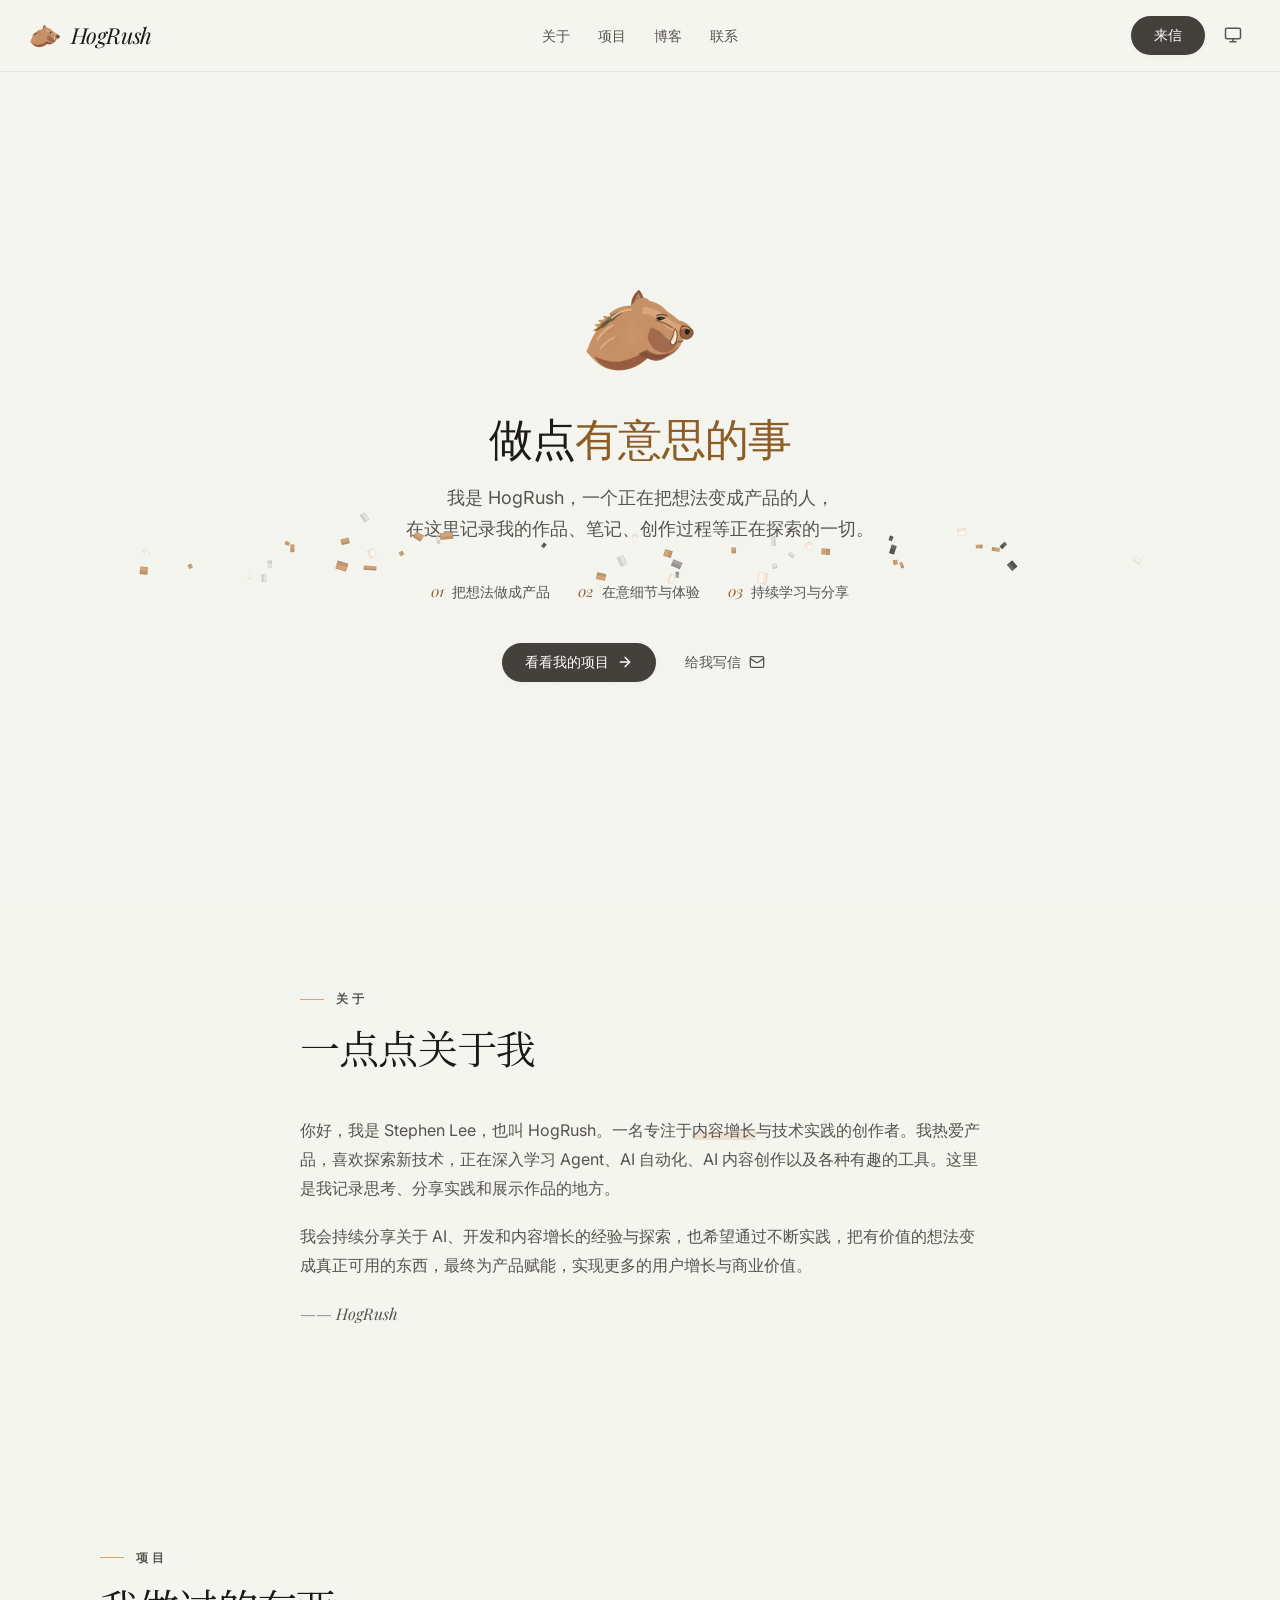
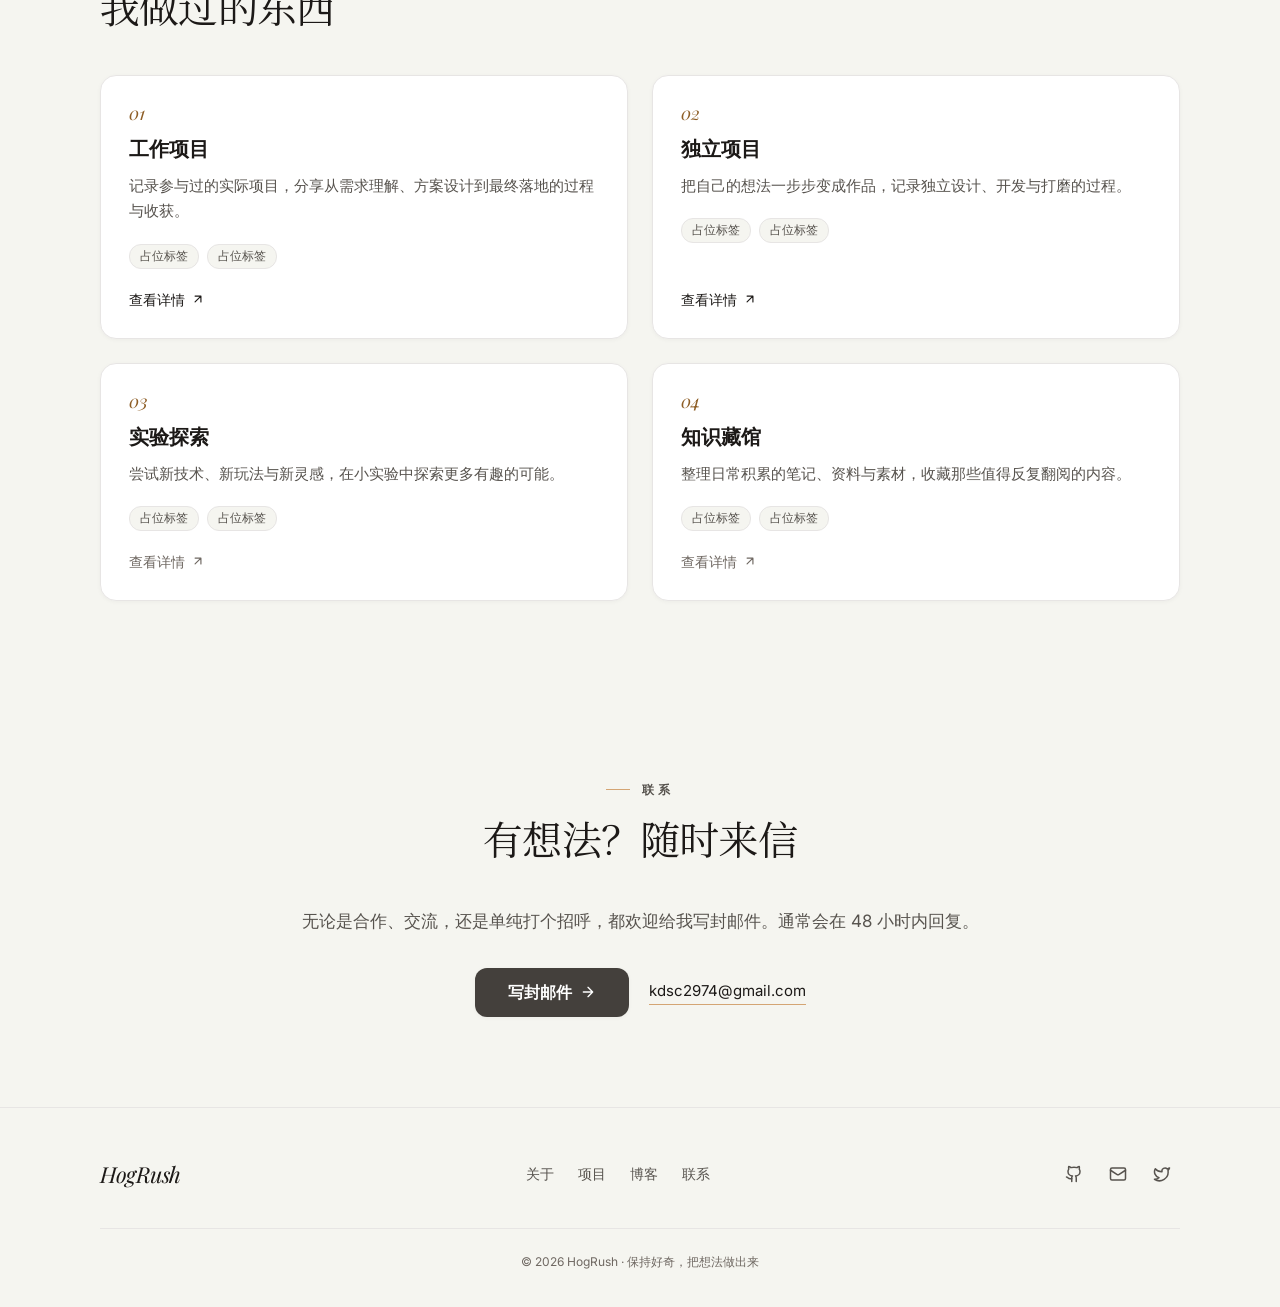
==== commit af92c717: "feat(perf): 自托管 Noto Serif SC 子集 + WebP logo + 视频替换 GIF，补齐 og/canonical 与对比度 - logo 改 WebP 三档宽描述符（23" ====
--- a/index.html
+++ b/index.html
@@ -10,7 +10,15 @@
   <meta property="og:title" content="HogRush · 个人主页" />
   <meta property="og:description" content="关于我、我做的项目，以及如何联系我。" />
   <meta property="og:type" content="website" />
-  <meta name="twitter:card" content="summary" />
+  <meta property="og:image" content="https://hogrush.pages.dev/assets/og-image-1200x630.png" />
+  <meta property="og:image:type" content="image/png" />
+  <meta property="og:image:width" content="1200" />
+  <meta property="og:image:height" content="630" />
+  <meta property="og:image:alt" content="HogRush · 做点有意思的事" />
+  <meta property="og:url" content="https://hogrush.pages.dev/" />
+  <meta name="twitter:card" content="summary_large_image" />
+  <meta name="twitter:image" content="https://hogrush.pages.dev/assets/og-image-1200x630.png" />
+  <link rel="canonical" href="https://hogrush.pages.dev/" />
   <link rel="icon" href="/favicon.ico?v=20261028b" sizes="any" />
   <link rel="icon" type="image/png" sizes="32x32" href="/favicon-32x32.png?v=20261028b" />
   <link rel="icon" type="image/png" sizes="16x16" href="/favicon-16x16.png?v=20261028b" />
@@ -41,8 +49,10 @@
   </script>
   <link rel="preconnect" href="https://fonts.googleapis.com" />
   <link rel="preconnect" href="https://fonts.gstatic.com" crossorigin />
-  <link href="https://fonts.googleapis.com/css2?family=Inter:wght@400;500;600&family=Noto+Serif+SC:wght@400;600&family=Playfair+Display:ital,wght@1,400;1,500&display=swap" rel="stylesheet" />
-  <link rel="stylesheet" href="styles.css" />
+  <link rel="preload" href="/assets/fonts/noto-serif-sc-serif-400.woff2"
+        as="font" type="font/woff2" crossorigin />
+  <link href="https://fonts.googleapis.com/css2?family=Inter:wght@400;500;600&family=Playfair+Display:ital,wght@1,400;1,500&display=swap" rel="stylesheet" />
+  <link rel="stylesheet" href="styles.css?v=20261122" />
 </head>
 <body id="top">
   <a class="skip-link" href="#main">跳到主要内容</a>
@@ -51,8 +61,9 @@
   <header class="site-header">
     <div class="header-inner">
       <a class="brand" href="#top" aria-label="HogRush · 返回顶部">
-        <img class="brand-mark" src="assets/hogrush-logo.png"
-             srcset="assets/hogrush-logo.png 1x, assets/hogrush-logo@2x.png 2x"
+        <img class="brand-mark" src="/assets/hogrush-logo-116.webp"
+             srcset="/assets/hogrush-logo-116.webp 116w, /assets/hogrush-logo-232.webp 232w"
+             sizes="32px"
              alt="" width="32" height="32" decoding="async" />
         <span class="brand-name">HogRush</span>
       </a>
@@ -83,7 +94,10 @@
     <!-- ============ Hero ============ -->
     <section class="hero">
       <div class="hero-inner">
-        <img src="/assets/hogrush-logo.png" srcset="/assets/hogrush-logo@2x.png 2x" alt="HogRush logo" width="96" height="96" class="hero-logo" />
+        <img class="hero-logo" src="/assets/hogrush-logo-232.webp"
+             srcset="/assets/hogrush-logo-116.webp 116w, /assets/hogrush-logo-232.webp 232w, /assets/hogrush-logo-464.webp 464w"
+             sizes="(max-width: 480px) 70px, 116px"
+             width="116" height="116" alt="HogRush logo" decoding="async" fetchpriority="high" />
         <h1 class="hero-title reveal"><span class="hero-title-lead">做点</span><span class="hero-title-accent">有意思的事</span></h1>
         <p class="hero-sub reveal">我是 HogRush，一个正在把想法变成产品的人，<br class="hero-br" />在这里记录我的作品、笔记、创作过程等正在探索的一切。</p>
         <div class="hero-traits reveal">
@@ -163,7 +177,7 @@
               <span class="tag">占位标签</span>
               <span class="tag">占位标签</span>
             </div>
-            <a class="card-link" href="#">
+            <a class="card-link" href="#" aria-disabled="true" title="案例详情稍后上线">
               查看详情
               <svg viewBox="0 0 24 24" fill="none" stroke="currentColor" stroke-width="2" stroke-linecap="round" stroke-linejoin="round" aria-hidden="true"><path d="M7 17 17 7M7 7h10v10" /></svg>
             </a>
@@ -177,7 +191,7 @@
               <span class="tag">占位标签</span>
               <span class="tag">占位标签</span>
             </div>
-            <a class="card-link" href="#">
+            <a class="card-link" href="#" aria-disabled="true" title="案例详情稍后上线">
               查看详情
               <svg viewBox="0 0 24 24" fill="none" stroke="currentColor" stroke-width="2" stroke-linecap="round" stroke-linejoin="round" aria-hidden="true"><path d="M7 17 17 7M7 7h10v10" /></svg>
             </a>
@@ -232,6 +246,6 @@
     <p class="footer-bottom">© <span id="year">2026</span> HogRush · 保持好奇，把想法做出来</p>
   </footer>
 
-  <script src="script.js" defer></script>
+  <script src="script.js?v=20261122" defer></script>
 </body>
 </html>
--- a/styles.css
+++ b/styles.css
@@ -2,6 +2,25 @@
    你的名字 · 个人主页
    暖纸极简 + 编辑部衬线斜体风格（参考 sitor.cc）
    ============================================================ */
+
+/* ---------- 自托管中文衬线子集 ----------
+   只含站点现有衬线标题用到的 197 个汉字 + ASCII + 常用标点（见 assets/fonts/），
+   取代 Google Fonts 的完整 Noto Serif SC（按 unicode-range 分片下载，字形仍是 Noto）。
+   font-display:swap：子集未到时先用 Songti 显示，不阻塞首屏。 */
+@font-face {
+  font-family: "Noto Serif SC Subset";
+  src: url("/assets/fonts/noto-serif-sc-serif-400.woff2") format("woff2");
+  font-weight: 400;
+  font-style: normal;
+  font-display: swap;
+}
+@font-face {
+  font-family: "Noto Serif SC Subset";
+  src: url("/assets/fonts/noto-serif-sc-serif-600.woff2") format("woff2");
+  font-weight: 600;
+  font-style: normal;
+  font-display: swap;
+}
 
 /* ---------- 设计变量（浅色） ---------- */
 :root {
@@ -10,7 +29,7 @@
   --color-surface: #ffffff;          /* 卡片 */
   --color-text: #1c1917;             /* 主文字 */
   --color-text-secondary: #57534e;   /* 次级文字 */
-  --color-text-muted: #a8a29e;       /* 弱化文字 */
+  --color-text-muted: #6f6862;       /* 弱化文字（纸底 5.01:1 / 白卡 5.48:1） */
   --color-border: #e7e5e4;
   --color-border-hover: #d6d3d1;
   --color-primary: #44403c;
@@ -25,12 +44,16 @@
   --hero-ink: #8d5d25;
   /* 描边按钮 hover 墨色：亮色压深一档（#6f4a1e），暗色提到 --color-accent-hover */
   --hero-ink-hover: #6f4a1e;
+  /* 焦点环：--color-accent 作描边仅 2.04:1，达不到 WCAG 3:1，
+     改用与 hero-ink 同值的墨色（纸底 5.15:1 / 暗色 10.72:1） */
+  --color-focus: #8d5d25;
   /* 阅读区底色：浅色用暖灰 #F2F0EC，暗色在 html.dark 里给等价层次 */
   --doc-view-bg: #f2f0ec;
 
   --font-sans: "Inter", -apple-system, BlinkMacSystemFont, "Segoe UI", Roboto,
     "Noto Sans SC", "PingFang SC", "Hiragino Sans GB", "Microsoft YaHei", sans-serif;
-  --font-serif: "Playfair Display", Georgia, "Noto Serif SC", "Songti SC", SimSun, serif;
+  /* 拉丁仍走 Playfair/Georgia；中文优先自托管子集，缺字再回退系统宋体 */
+  --font-serif: "Playfair Display", Georgia, "Noto Serif SC Subset", "Songti SC", SimSun, serif;
 
   --shadow-sm: 0 1px 4px rgba(0, 0, 0, 0.04);
   --shadow-md: 0 2px 12px rgba(0, 0, 0, 0.08);
@@ -62,7 +85,7 @@
   --color-surface: #1c1917;
   --color-text: #f5f5f4;
   --color-text-secondary: #a8a29e;
-  --color-text-muted: #78716c;
+  --color-text-muted: #a8a29e;       /* 暗色弱化文字（#1c1917 面 6.93:1） */
   --color-border: #292524;
   --color-border-hover: #44403c;
   --color-primary: #d6d3d1;
@@ -75,6 +98,7 @@
   /* 深色下直接用 sitor 实测强调色，对 #0c0a09 对比度 10.72:1 */
   --hero-ink: #e0b88a;
   --hero-ink-hover: #ecd2ac;
+  --color-focus: #e0b88a;
   --doc-view-bg: #171412;
 
   --shadow-sm: 0 1px 4px rgba(0, 0, 0, 0.3);
@@ -110,7 +134,7 @@
 ::selection { background: var(--color-accent); color: var(--color-accent-foreground); }
 
 :focus-visible {
-  outline: 2px solid var(--color-accent);
+  outline: 2px solid var(--color-focus);
   outline-offset: 2px;
   border-radius: 4px;
 }
@@ -531,8 +555,9 @@
   font-style: italic;
   font-size: 18px;
   line-height: 1;
-  color: var(--color-accent);
-  opacity: 0.85;
+  /* 原 #d4a574 + .85 透明度在纸底只有 2.23:1；墨色不透明度直接 5.15:1 */
+  color: var(--hero-ink);
+  opacity: 1;
   margin: 0 0 14px;
 }
 .card-title {
@@ -882,7 +907,7 @@
 }
 .blog-card--live .blog-card-link:focus-visible { outline: none; }
 .blog-card--live:has(.blog-card-link:focus-visible) {
-  outline: 2px solid var(--color-accent);
+  outline: 2px solid var(--color-focus);
   outline-offset: 3px;
 }
 
@@ -1320,7 +1345,7 @@
 }
 .work-card-link:focus-visible { outline: none; }
 .work-card:has(.work-card-link:focus-visible) {
-  outline: 2px solid var(--color-accent);
+  outline: 2px solid var(--color-focus);
   outline-offset: 3px;
 }
 
@@ -1444,9 +1469,21 @@
 }
 .card--live .card-link:focus-visible { outline: none; }
 .card--live:has(.card-link:focus-visible) {
-  outline: 2px solid var(--color-accent);
+  outline: 2px solid var(--color-focus);
   outline-offset: 3px;
 }
+
+/* 首页占位卡（03 实验探索 / 04 知识藏馆）：详情未上线，
+   照 /work 的写法 aria-disabled——去掉 hover 抬升与 pointer 光标 */
+.card:has(.card-link[aria-disabled="true"]) { cursor: default; }
+.card:has(.card-link[aria-disabled="true"]):hover {
+  transform: none;
+  box-shadow: var(--shadow-sm);
+  border-color: var(--color-border);
+}
+.card > .card-link[aria-disabled="true"] { cursor: default; color: var(--color-text-muted); }
+.card > .card-link[aria-disabled="true"]:hover { color: var(--color-text-muted); }
+.card > .card-link[aria-disabled="true"]:hover svg { transform: none; }
 
 
 /* ============================================================
@@ -1491,10 +1528,6 @@
   font-size: 12.5px;
   letter-spacing: 0.06em;
   color: var(--color-text-secondary);
-  background-color: var(--color-surface);
-  border: 1px solid var(--color-border);
-  border-radius: var(--radius-full);
-  padding: 5px 13px;
   margin-bottom: 26px;
 }
 .cs-eyebrow .cs-dot {
@@ -1795,13 +1828,6 @@
   margin-top: 3px;
 }
 .cs-role-table .cs-hl { color: var(--color-text); font-weight: 600; }
-.cs-role-note {
-  margin-top: 16px;
-  font-size: 12.5px;
-  line-height: 1.7;
-  color: var(--color-text-muted);
-  max-width: var(--cs-text);
-}
 
 /* ---------- 做法 ---------- */
 .cs-step { padding-top: clamp(40px, 4.6vw, 54px); }
@@ -1830,26 +1856,6 @@
 .cs-step-body { max-width: var(--cs-text); margin-left: 46px; }
 .cs-step-body p { font-size: 15.5px; line-height: 1.8; color: var(--color-text-secondary); }
 .cs-step-body p + p { margin-top: 10px; }
-.cs-step-body .cs-facts { display: flex; flex-wrap: wrap; gap: 8px; margin-top: 14px; }
-.cs-chip {
-  font-size: 11.5px;
-  letter-spacing: 0.02em;
-  color: var(--color-text-secondary);
-  border: 1px solid var(--color-border);
-  background-color: var(--color-surface);
-  border-radius: var(--radius-full);
-  padding: 3px 10px;
-  white-space: nowrap;
-}
-.cs-chip b {
-  font-family: var(--font-metric);
-  font-style: normal;
-  font-weight: 500;
-  color: var(--hero-ink);
-  font-size: 12.5px;
-  font-variant-numeric: tabular-nums;
-}
-.cs-chip .cs-chip-note { color: var(--color-text-muted); }
 
 /* ---------- 证据系统：主图 / 证物清单 / 内联表格 ----------
    每个板块自带一组证据（.cs-evset）。三种组件共用一套边框与字号：
@@ -2378,22 +2384,33 @@
   color: var(--color-text);
 }
 
-/* ---------- Lightbox ---------- */
+/* ---------- 原生 dialog 浮层（共享） ---------- */
+/* 顶层渲染、焦点陷阱、Esc 关闭、关闭后焦点回到触发元素均由浏览器负责。
+   不锁 body 滚动：showModal() 已让页面 inert，滚动用 overscroll 阻断，
+   避免移除根滚动条造成的横向位移。 */
+dialog:modal { overscroll-behavior: contain; }
+dialog::backdrop { overflow: hidden; overscroll-behavior: contain; }
+
+/* ---------- Lightbox（dialog 本体即面板，遮罩交给 ::backdrop） ---------- */
 .cs-lb {
+  --lb-pad: clamp(16px, 4vw, 48px);
   position: fixed;
-  inset: 0;
-  z-index: 120;
-  display: none;
-  align-items: center;
-  justify-content: center;
-  padding: clamp(16px, 4vw, 48px);
-  background-color: color-mix(in srgb, var(--color-text) 76%, transparent);
-}
-html.dark .cs-lb { background-color: color-mix(in srgb, var(--color-bg) 90%, transparent); }
-.cs-lb.is-open { display: flex; }
+  width: min(1080px, calc(100% - var(--lb-pad) * 2));
+  max-width: none;
+  max-height: calc(100dvh - var(--lb-pad) * 2);
+  margin: auto;
+  padding: 0;
+  border: 0;
+  background: none;
+  color: var(--color-text);
+  overflow: visible;
+}
+.cs-lb[open] { display: flex; }
+.cs-lb::backdrop { background-color: color-mix(in srgb, var(--color-text) 76%, transparent); }
+html.dark .cs-lb::backdrop { background-color: color-mix(in srgb, var(--color-bg) 90%, transparent); }
 .cs-lb-inner {
-  width: min(1080px, 100%);
-  max-height: 100%;
+  width: 100%;
+  max-height: calc(100dvh - var(--lb-pad) * 2);
   overflow: auto;
   display: flex;
   flex-direction: column;
@@ -2559,7 +2576,7 @@
   .cs-attrs .cs-attrs-dash { display: none; }
   .cs-attrs .cs-attrs-tier { display: block; margin-top: 3px; }
   .cs-hero-sub { font-size: 15.5px; }
-  .cs-eyebrow { font-size: 11.5px; padding: 4px 11px; margin-bottom: 20px; }
+  .cs-eyebrow { font-size: 11.5px; margin-bottom: 20px; }
   .cs-sec { font-size: 23px; }
   .cs-role-table,
   .cs-role-table tbody,
@@ -2658,24 +2675,36 @@
 .cs-doc-card.is-open { border-color: color-mix(in srgb, var(--color-accent) 20%, var(--color-border)); }
 .cs-doc-card.is-open { box-shadow: var(--shadow-md); }
 
-/* 展开后横向撑到 1120（窄屏留 96 边距），并居中于视口：
+/* 展开后横向撑到 980（窄屏留 96 边距），并居中于视口：
    li 左缘到视口中心的水平距离恒为 360px = 860(wrap)/2 − 24(step padding) − 46(evset margin)，
    在 wrap 以 860 上限居中的所有宽度下精确成立；<900 由媒体查询接管 */
 .cs-doc-card.is-open {
-  width: min(1120px, calc(100vw - 96px));
-  margin-left: calc(360px - min(1120px, calc(100vw - 96px)) / 2);
+  width: min(980px, calc(100vw - 96px));
+  margin-left: calc(360px - min(980px, calc(100vw - 96px)) / 2);
 }
 
 /* 收起态做减法：只留关键信息，限宽 760、左对齐内容列；
    展开态不受影响（上方 is-open 显式 width 优先于本条 max-width） */
 .cs-doc-card:not(.is-open) { max-width: 760px; }
 
-/* 静态文档卡（仅下载、不展开）：不给「可点 / 可展开」的视觉暗示。
-   链接用的是 <a>，UA 默认下划线在 flex 容器里仍会透出，故显式去掉；
-   hover 边框回落普通边框色，取消收起态卡片的 accent 描边反馈。 */
+/* 静态文档卡（不展开、不提供下载）：不给「可点 / 可展开」的视觉暗示。 */
 .cs-doc-card.is-static .cs-doc-sum { cursor: default; }
 .cs-doc-card.is-static .cs-doc-primary { text-decoration: none; }
 .cs-doc-card.is-static:hover { border-color: var(--color-border); }
+
+/* 静态卡不提供下载时的中性说明：沿用次要文字色与小字号，跟随主题 */
+.cs-doc-card.is-static .cs-doc-static-note {
+  font-size: 12px;
+  line-height: 1.6;
+  color: var(--color-text-muted);
+}
+
+/* 证据行：有实物但不提供原文件下载时，去掉三列网格与可点反馈 */
+.cs-ev-row.is-static {
+  grid-template-columns: 66px minmax(0, 1fr) auto;
+  cursor: default;
+}
+.cs-ev-row.is-static:hover { background-color: transparent; }
 
 /* ---------- 紧凑态 ---------- */
 .cs-doc-sum {
@@ -2911,12 +2940,12 @@
 /* 双栏主体 */
 .cs-doc-main { display: flex; align-items: stretch; min-width: 0; }
 
-/* 左栏：固定 300px */
+/* 左栏：固定 280px */
 .cs-doc-side {
   flex: none;
   display: flex;
   flex-direction: column;
-  width: 300px;
+  width: 280px;
   padding: 24px 24px 28px;
   border-right: 1px solid var(--color-border);
 }
@@ -3250,7 +3279,7 @@
 .cs-doc-view {
   position: relative;
   flex: none;
-  height: 520px;
+  height: 470px;
   padding: 24px;
   overflow: auto;
   overscroll-behavior: contain;
@@ -3270,7 +3299,8 @@
   box-shadow: var(--shadow-sm);
 }
 .cs-doc-page[hidden] { display: none; }
-.cs-doc-page canvas {
+.cs-doc-page canvas,
+.cs-doc-page img {
   display: block;
   width: 100%;
   height: auto;
@@ -3344,16 +3374,24 @@
 }
 .cs-doc-err button:hover { border-color: var(--color-accent); }
 
-/* ---------- 全屏阅读 ---------- */
+/* ---------- 全屏阅读（原生 dialog：顶层 + 焦点陷阱 + Esc） ---------- */
 .cs-doc-fs {
   position: fixed;
   inset: 0;
-  z-index: 140;
-  display: flex;
+  width: 100%;
+  height: 100%;
+  max-width: none;
+  max-height: none;
+  margin: 0;
+  padding: 0;
+  border: 0;
   flex-direction: column;
+  overflow: hidden;
   background-color: var(--color-bg);
-}
-.cs-doc-fs[hidden] { display: none; }
+  color: var(--color-text);
+}
+.cs-doc-fs[open] { display: flex; }
+.cs-doc-fs::backdrop { background-color: var(--color-bg); }
 /* 全屏常驻缩略图栏 */
 .cs-doc-fs-rail {
   flex: none;
@@ -3379,7 +3417,8 @@
   cursor: pointer;
   transition: border-color 0.15s ease-out, box-shadow 0.15s ease-out;
 }
-.cs-doc-fs-th canvas { display: block; width: 100%; height: 100%; object-fit: contain; }
+.cs-doc-fs-th canvas,
+.cs-doc-fs-th img { display: block; width: 100%; height: 100%; object-fit: contain; }
 .cs-doc-fs-thn {
   position: absolute;
   right: 3px;
@@ -3449,7 +3488,8 @@
   border-radius: 2px;
   box-shadow: var(--shadow-lg);
 }
-.cs-doc-fs-cv canvas { display: block; width: 100%; height: auto; }
+.cs-doc-fs-cv canvas,
+.cs-doc-fs-cv img { display: block; width: 100%; height: auto; }
 .cs-doc-fs-load {
   position: absolute;
   left: 50%;
@@ -3559,9 +3599,9 @@
 .cs-doc-exp { transform-origin: top center; }
 .cs-doc-exp:not([hidden]) { animation: cs-doc-open 220ms ease-out both; }
 
-/* 900–1200：阅读视口降到 480 */
+/* 900–1200：阅读视口降到 445 */
 @media (max-width: 1200px) {
-  .cs-doc-view { height: 480px; }
+  .cs-doc-view { height: 445px; }
 }
 
 /* ≤900：回落正文列宽 + 上下堆叠（左栏在上、阅读器在下） */
@@ -3637,3 +3677,120 @@
   .cs-doc-fs-bar { gap: 14px; height: 48px; }
   .cs-doc-fs-stage { padding: 12px; }
 }
+
+/* ============================================================
+   代码块（cs-code-*）：robots.txt 原文 / JSON-LD 实例
+   与 .cs-feature / .cs-table-card 同一套边框与圆角；
+   颜色只用主题 token，深浅两态由 html.dark 接管。
+   长行只在 .cs-code-body 内部横向滚动，不撑破页面。
+   ============================================================ */
+.cs-code-card {
+  margin: 16px 0;
+  border: 1px solid var(--color-border);
+  border-radius: var(--radius-lg);
+  background-color: var(--color-surface);
+  overflow: hidden;
+}
+.cs-code-card:first-of-type { margin-top: 0; }
+.cs-code-card:last-child { margin-bottom: 0; }
+
+.cs-code-head {
+  display: flex;
+  align-items: center;
+  justify-content: space-between;
+  gap: 12px;
+  padding: 10px 18px;
+  font-size: 12px;
+  color: var(--color-text-secondary);
+  border-bottom: 1px solid var(--color-border);
+}
+.cs-code-t {
+  display: inline-flex;
+  align-items: center;
+  gap: 8px;
+  min-width: 0;
+  font-size: 12.5px;
+  color: var(--color-text);
+}
+.cs-code-lang {
+  font-family: var(--font-metric);
+  font-size: 9.5px;
+  line-height: 1.6;
+  letter-spacing: 0.06em;
+  text-transform: uppercase;
+  color: var(--hero-ink);
+  border: 1px solid color-mix(in srgb, var(--hero-ink) 34%, var(--color-border));
+  border-radius: 3px;
+  padding: 0 4px;
+  white-space: nowrap;
+}
+.cs-code-meta {
+  display: inline-flex;
+  align-items: center;
+  gap: 8px;
+  min-width: 0;
+}
+.cs-code-path {
+  font-family: var(--font-metric);
+  font-size: 11.5px;
+  letter-spacing: 0.01em;
+  color: var(--color-text-muted);
+  text-decoration: none;
+  overflow: hidden;
+  text-overflow: ellipsis;
+  white-space: nowrap;
+}
+a.cs-code-path { text-decoration: underline; text-underline-offset: 3px; text-decoration-color: color-mix(in srgb, var(--color-border-hover) 80%, transparent); }
+a.cs-code-path:hover { color: var(--color-text); text-decoration-color: currentColor; }
+.cs-code-src {
+  flex: none;
+  display: inline-flex;
+  align-items: center;
+  justify-content: center;
+  width: 22px;
+  height: 22px;
+  margin-right: -4px;
+  border-radius: var(--radius-sm);
+  color: var(--color-text-muted);
+  transition: color 0.15s ease-out, background-color 0.15s ease-out;
+}
+.cs-code-src svg { width: 13px; height: 13px; }
+.cs-code-src:hover { color: var(--color-text); background-color: color-mix(in srgb, var(--color-surface) 60%, var(--color-bg)); }
+.cs-code-src:focus-visible { outline: 2px solid var(--hero-ink); outline-offset: 1px; }
+
+.cs-code-body {
+  overflow-x: auto;
+  overscroll-behavior-x: contain;
+  background-color: color-mix(in srgb, var(--color-surface) 55%, var(--color-bg));
+}
+.cs-code-body pre {
+  margin: 0;
+  padding: 16px 18px;
+  font-family: ui-monospace, SFMono-Regular, Menlo, Consolas, monospace;
+  font-size: 12.5px;
+  line-height: 1.75;
+  color: var(--color-text-secondary);
+  tab-size: 2;
+}
+.cs-code-body code {
+  font: inherit;
+  color: inherit;
+  background: none;
+  white-space: pre;
+}
+
+.cs-code-note {
+  margin: 10px 0 0;
+  font-size: 11.5px;
+  letter-spacing: 0.02em;
+  color: var(--color-text-muted);
+  font-variant-numeric: tabular-nums;
+}
+
+@media (max-width: 640px) {
+  .cs-code-head { padding: 9px 14px; gap: 10px; }
+  .cs-code-t { font-size: 12px; gap: 6px; }
+  .cs-code-path { font-size: 10.5px; }
+  .cs-code-body pre { padding: 14px; font-size: 11.5px; }
+  .cs-code-note { margin-top: 8px; }
+}
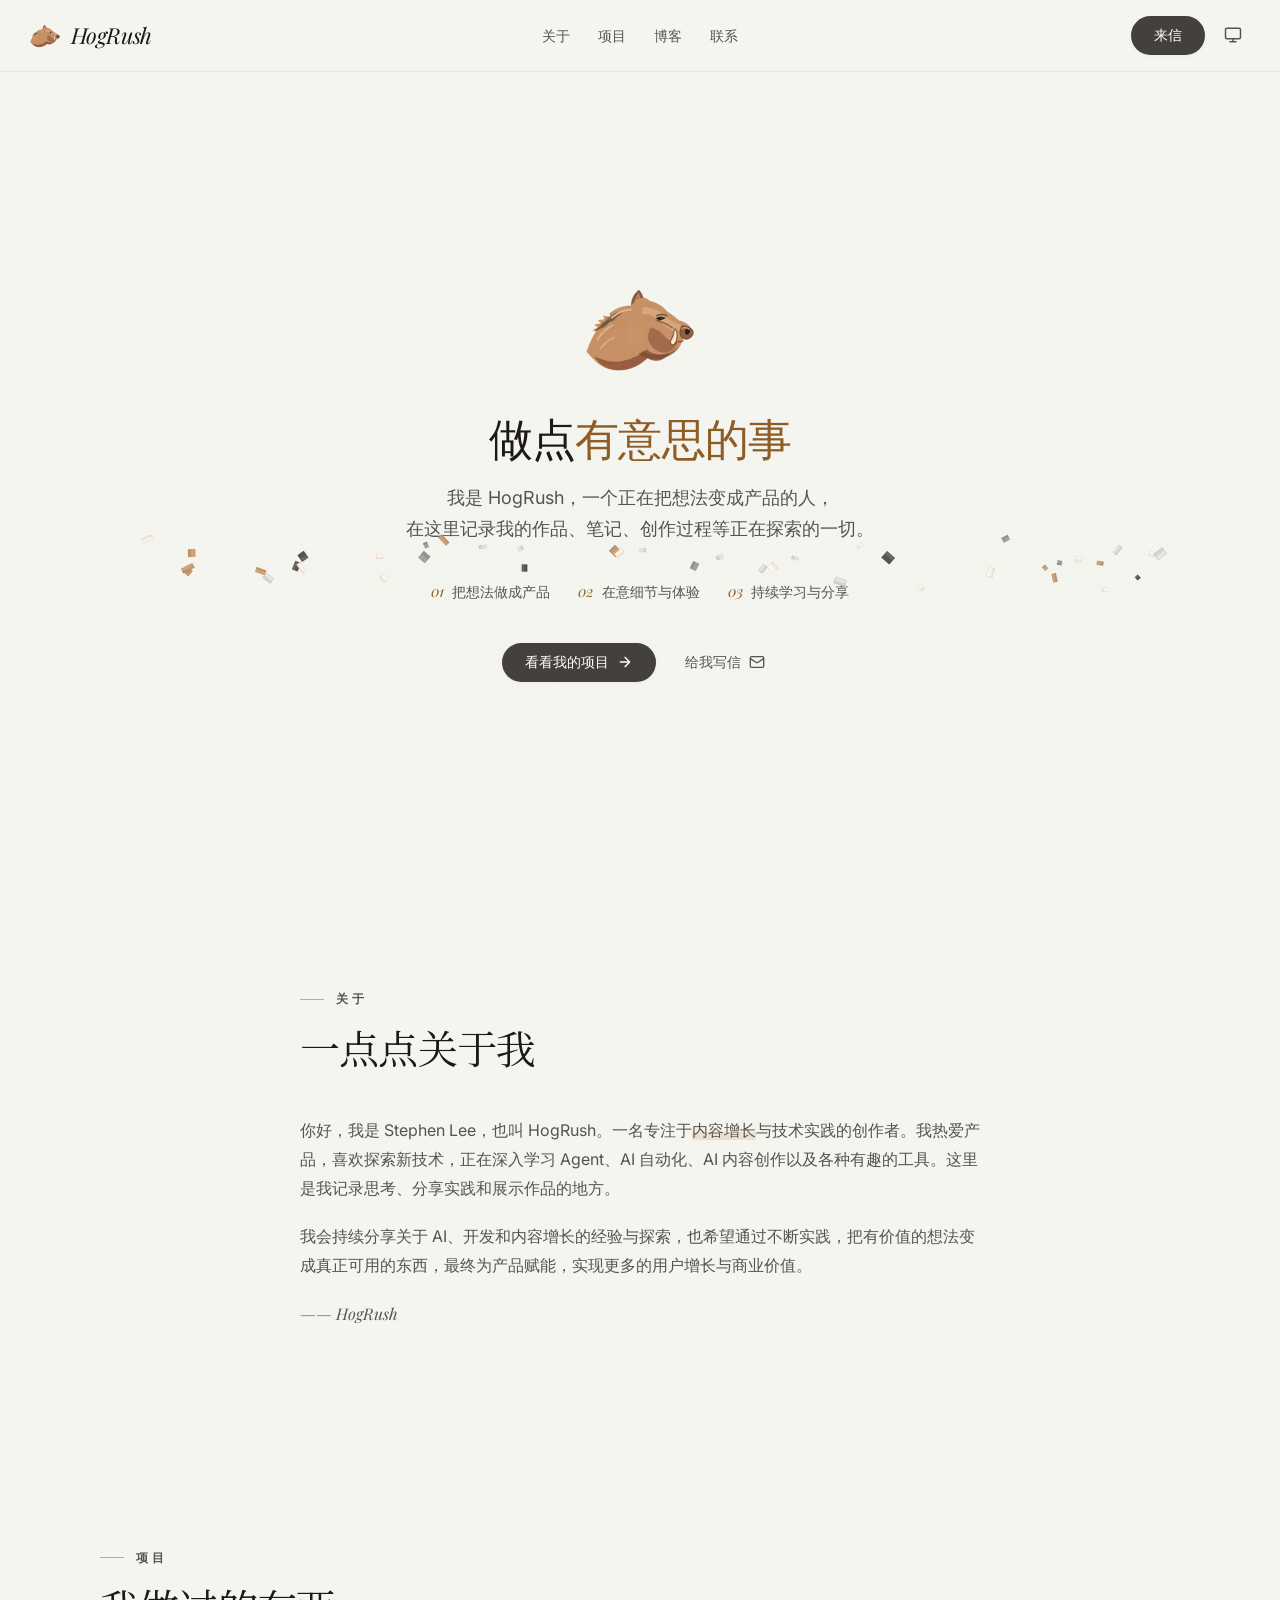
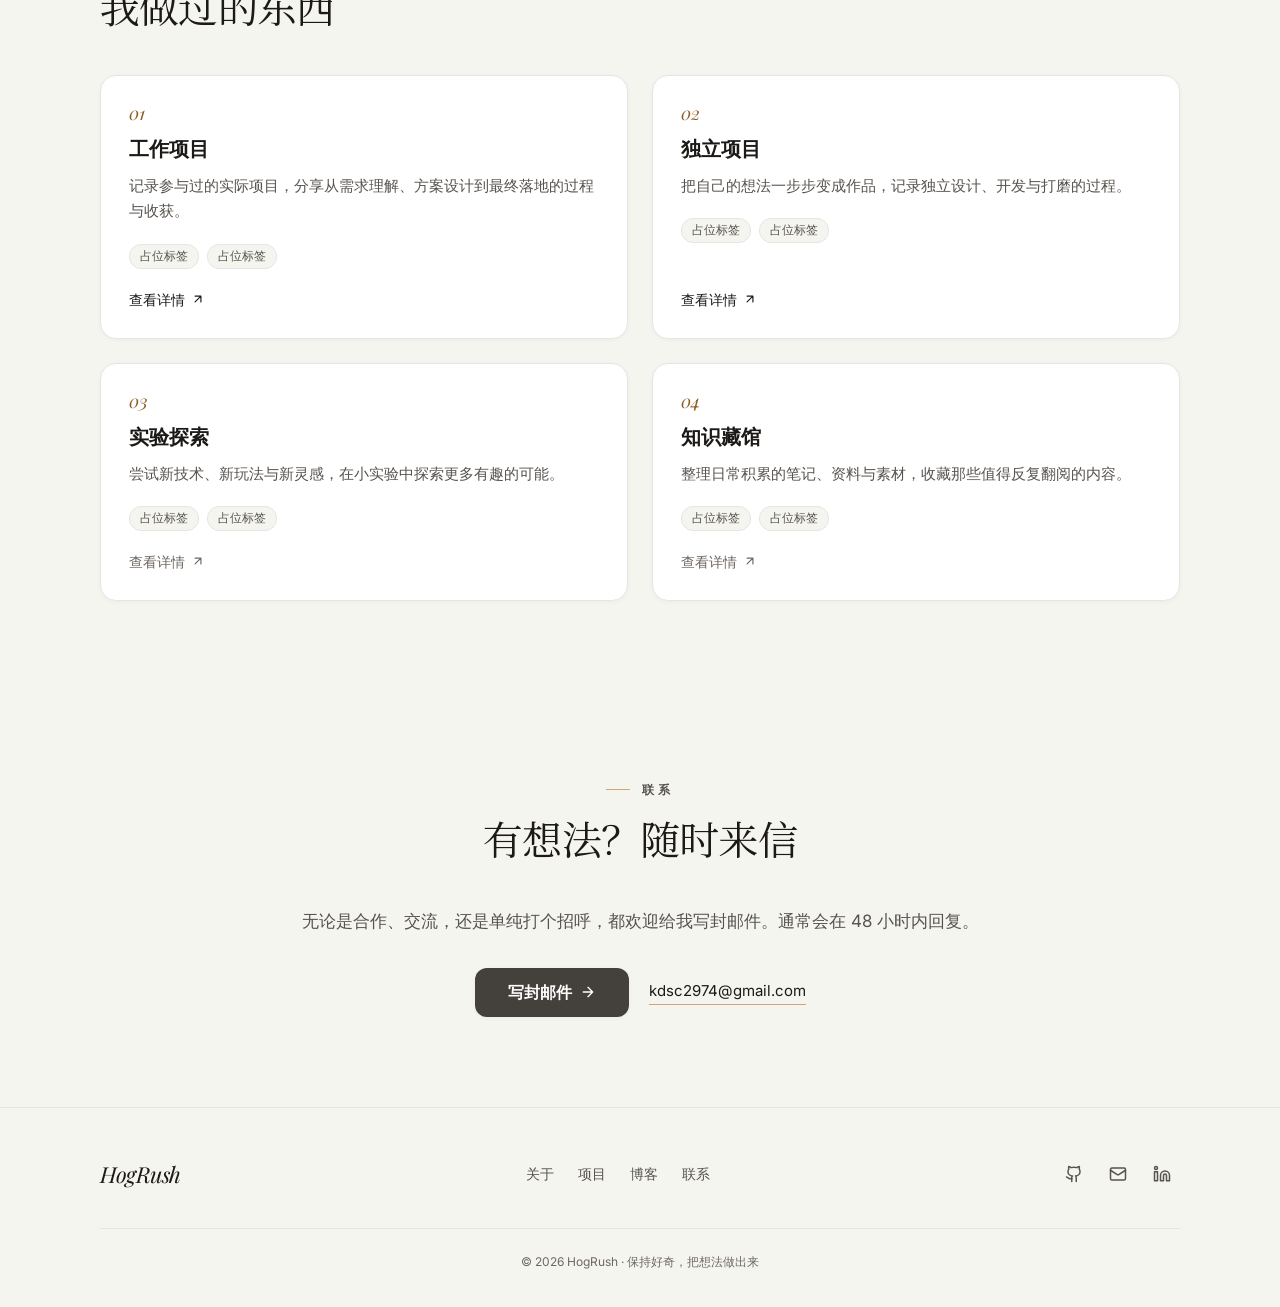
==== commit 317eb844: "feat(footer): 页脚 X 图标换为 LinkedIn（Lucide 线稿），链接指向 Stephen Lee 主页" ====
--- a/index.html
+++ b/index.html
@@ -238,8 +238,8 @@
         <a class="icon-btn" href="mailto:kdsc2974@gmail.com" aria-label="邮箱">
           <svg viewBox="0 0 24 24" fill="none" stroke="currentColor" stroke-width="2" stroke-linecap="round" stroke-linejoin="round" aria-hidden="true"><rect width="20" height="16" x="2" y="4" rx="2" /><path d="m22 7-8.97 5.7a1.94 1.94 0 0 1-2.06 0L2 7" /></svg>
         </a>
-        <a class="icon-btn" href="https://x.com/your-handle" target="_blank" rel="noopener" aria-label="X（Twitter）">
-          <svg viewBox="0 0 24 24" fill="none" stroke="currentColor" stroke-width="2" stroke-linecap="round" stroke-linejoin="round" aria-hidden="true"><path d="M22 4s-.7 2.1-2 3.4c1.6 10-9.4 17.3-18 11.6 2.2.1 4.4-.6 6-2C3 15.5.5 9.6 3 5c2.2 2.6 5.6 4.1 9 4-.9-4.2 4-6.6 7-3.8 1.1 0 3-1.2 3-1.2z" /></svg>
+        <a class="icon-btn" href="https://www.linkedin.com/in/stephen-lee-work" target="_blank" rel="noopener" aria-label="LinkedIn">
+          <svg viewBox="0 0 24 24" fill="none" stroke="currentColor" stroke-width="2" stroke-linecap="round" stroke-linejoin="round" aria-hidden="true"><path d="M16 8a6 6 0 0 1 6 6v7h-4v-7a2 2 0 0 0-2-2 2 2 0 0 0-2 2v7h-4v-7a6 6 0 0 1 6-6z"/><rect width="4" height="12" x="2" y="9"/><circle cx="4" cy="4" r="2"/></svg>
         </a>
       </div>
     </div>
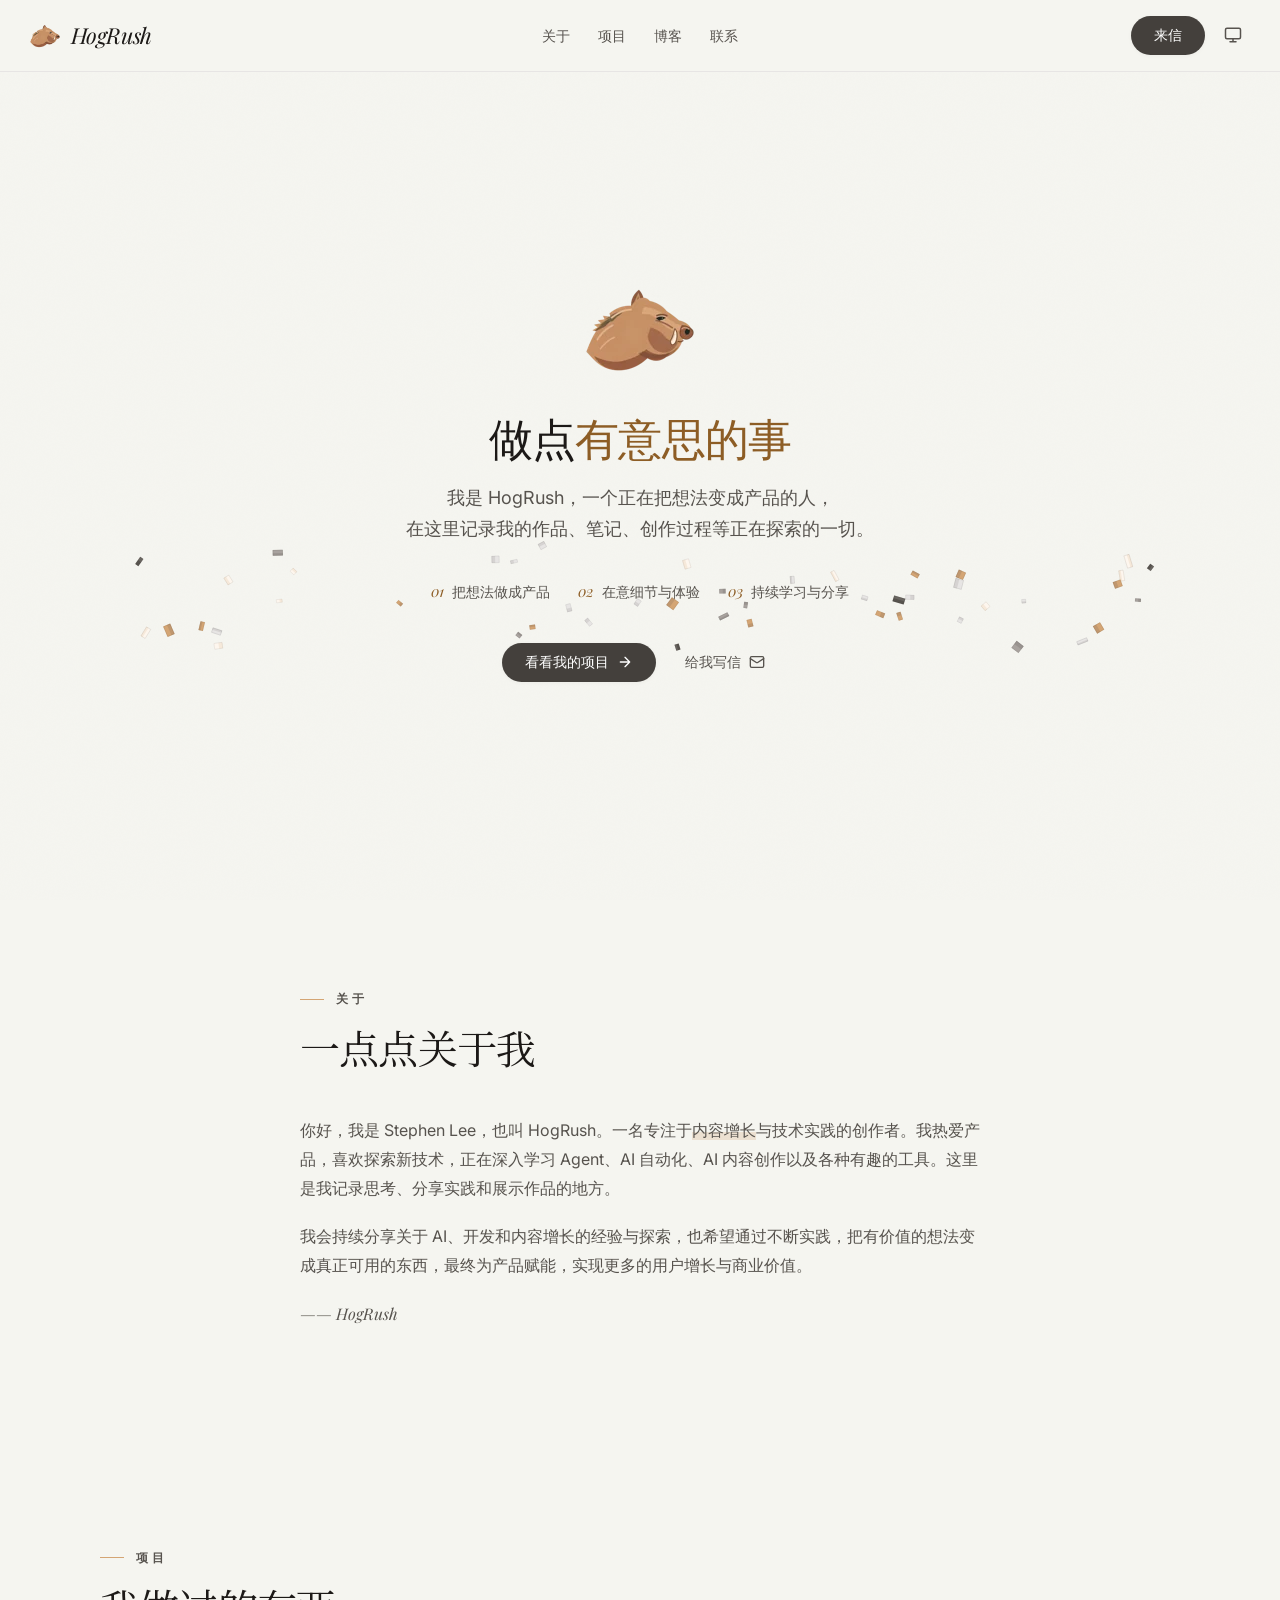
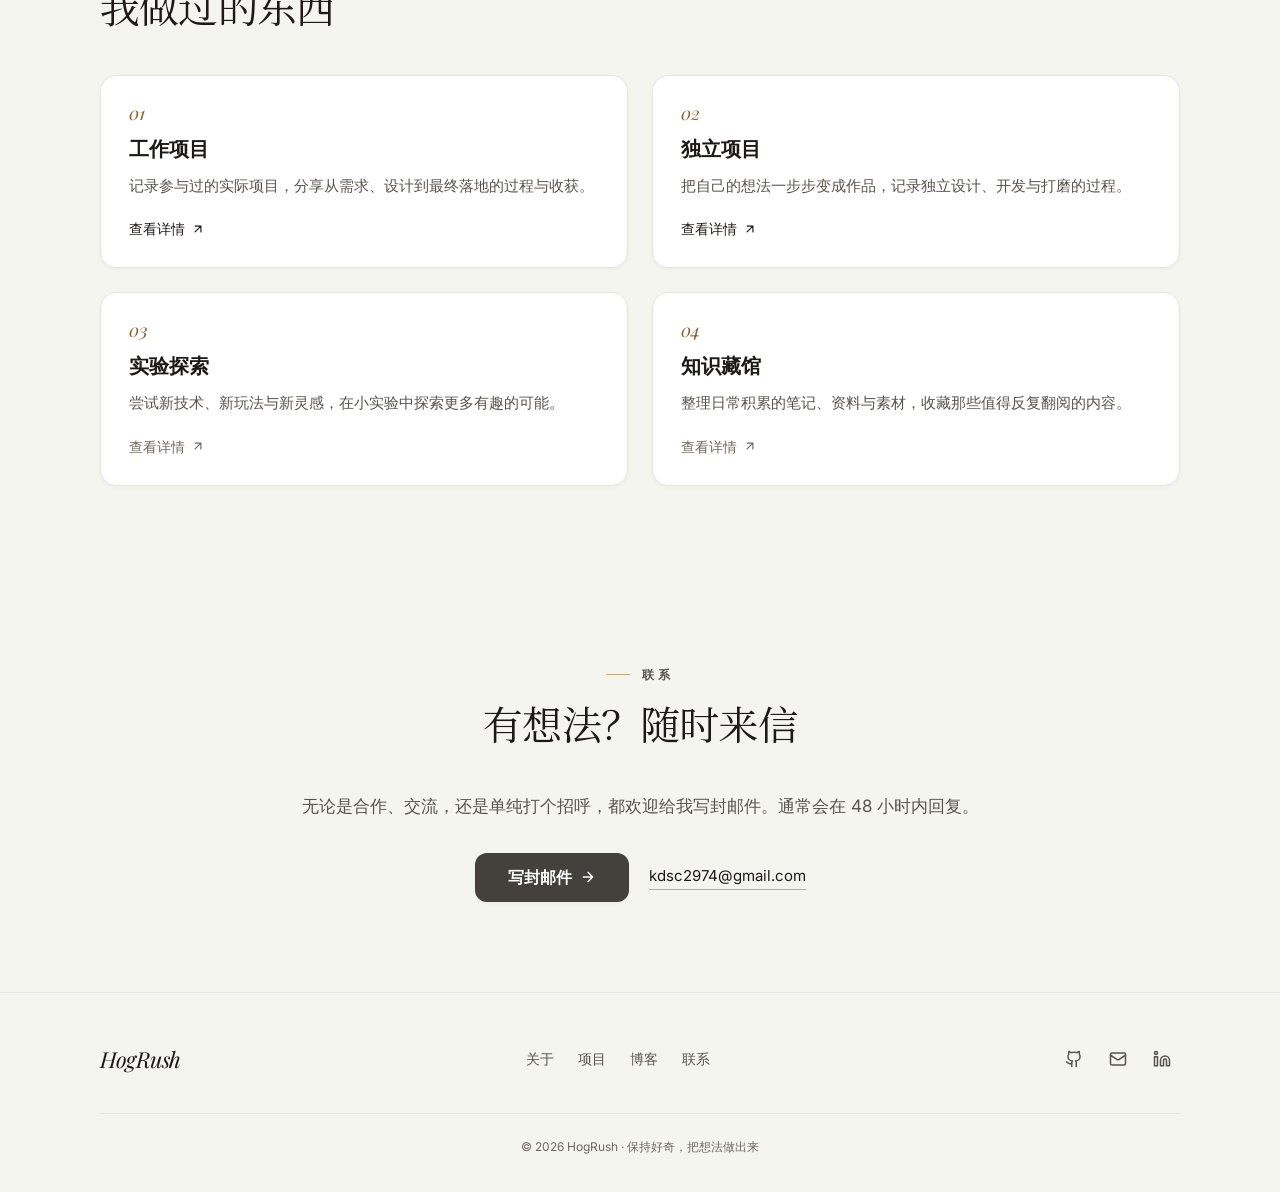
==== commit 87bc7cea: "首页项目卡删除四张卡的占位标签，工作项目卡描述改为「记录参与过的实际项目，分享从需求、设计到最终落地的过程与收获」" ====
--- a/index.html
+++ b/index.html
@@ -144,11 +144,7 @@
           <article class="card card--live reveal">
             <p class="card-index">01</p>
             <h3 class="card-title">工作项目</h3>
-            <p class="card-desc">记录参与过的实际项目，分享从需求理解、方案设计到最终落地的过程与收获。</p>
-            <div class="card-tags">
-              <span class="tag">占位标签</span>
-              <span class="tag">占位标签</span>
-            </div>
+            <p class="card-desc">记录参与过的实际项目，分享从需求、设计到最终落地的过程与收获。</p>
             <a class="card-link" href="/work">
               查看详情
               <svg viewBox="0 0 24 24" fill="none" stroke="currentColor" stroke-width="2" stroke-linecap="round" stroke-linejoin="round" aria-hidden="true"><path d="M7 17 17 7M7 7h10v10" /></svg>
@@ -159,10 +155,6 @@
             <p class="card-index">02</p>
             <h3 class="card-title">独立项目</h3>
             <p class="card-desc">把自己的想法一步步变成作品，记录独立设计、开发与打磨的过程。</p>
-            <div class="card-tags">
-              <span class="tag">占位标签</span>
-              <span class="tag">占位标签</span>
-            </div>
             <a class="card-link" href="/project">
               查看详情
               <svg viewBox="0 0 24 24" fill="none" stroke="currentColor" stroke-width="2" stroke-linecap="round" stroke-linejoin="round" aria-hidden="true"><path d="M7 17 17 7M7 7h10v10" /></svg>
@@ -173,10 +165,6 @@
             <p class="card-index">03</p>
             <h3 class="card-title">实验探索</h3>
             <p class="card-desc">尝试新技术、新玩法与新灵感，在小实验中探索更多有趣的可能。</p>
-            <div class="card-tags">
-              <span class="tag">占位标签</span>
-              <span class="tag">占位标签</span>
-            </div>
             <a class="card-link" href="#" aria-disabled="true" title="案例详情稍后上线">
               查看详情
               <svg viewBox="0 0 24 24" fill="none" stroke="currentColor" stroke-width="2" stroke-linecap="round" stroke-linejoin="round" aria-hidden="true"><path d="M7 17 17 7M7 7h10v10" /></svg>
@@ -187,10 +175,6 @@
             <p class="card-index">04</p>
             <h3 class="card-title">知识藏馆</h3>
             <p class="card-desc">整理日常积累的笔记、资料与素材，收藏那些值得反复翻阅的内容。</p>
-            <div class="card-tags">
-              <span class="tag">占位标签</span>
-              <span class="tag">占位标签</span>
-            </div>
             <a class="card-link" href="#" aria-disabled="true" title="案例详情稍后上线">
               查看详情
               <svg viewBox="0 0 24 24" fill="none" stroke="currentColor" stroke-width="2" stroke-linecap="round" stroke-linejoin="round" aria-hidden="true"><path d="M7 17 17 7M7 7h10v10" /></svg>
--- a/styles.css
+++ b/styles.css
@@ -1283,8 +1283,8 @@
 /* ============================================================
    工作项目页（/work）
    全部沿用既有变量与组件：.blog-hero 页首尺度、.blog-list 的 720/20 节奏、
-   .card-index / .card-title / .card-tags / .tag / .card-link 的卡片语言，
-   以及 .article-invite 的来信块。没有新增任何颜色。
+   .card-index / .card-title / .card-tags / .tag / .card-link 的卡片语言。
+   没有新增任何颜色。
    ============================================================ */
 .work-page { min-height: calc(100vh - var(--header-h)); }
 
@@ -1349,25 +1349,6 @@
   outline-offset: 3px;
 }
 
-/* 占位案例：详情页未上线，整卡不可点——不上浮、箭头弱化、cursor 默认 */
-.work-card--soon { cursor: default; }
-.work-card--soon:hover,
-.work-card--soon:focus-within {
-  transform: none;
-  box-shadow: var(--shadow-sm);
-  border-color: var(--color-border);
-}
-.work-card--soon > .card-index,
-.work-card--soon > .card-title,
-.work-card--soon > .work-tagline,
-.work-card--soon > .work-meta,
-.work-card--soon > .work-facts,
-.work-card--soon > .card-tags { cursor: default; }
-.work-card--soon .work-card-link { cursor: default; color: var(--color-text-muted); }
-.work-card--soon .work-card-link:hover { color: var(--color-text-muted); }
-.work-card--soon .work-card-link:hover svg { transform: none; }
-.work-card--soon:has(.work-card-link:focus-visible) { outline: none; }
-
 /* 一句话定位：次级文字，紧接项目名 */
 .work-tagline {
   margin: -2px 0 14px;
@@ -1429,15 +1410,13 @@
   color: var(--color-text);
 }
 
-/* 页尾来信：复用文章页的 invite 卡片，去掉与列表重复的上边距 */
-.work-invite { padding: 20px 24px 72px; }
+/* 2026-11-23：/work 页尾那块来信 CTA 已按要求删除，.work-invite 规则一并移除（.article-invite 仍服务 4 篇文章页） */
 
 @media (max-width: 768px) {
   .work-hero { padding-bottom: 4px; }
   .work-list-section { padding: 24px 24px 32px; }
   .work-card { padding: 24px; }
   .work-card .card-title { font-size: 18px; }
-  .work-invite { padding: 16px 24px 52px; }
 }
 
 @media (max-width: 480px) {
@@ -1447,7 +1426,6 @@
   /* 窄屏：字段标签折到正文上方 */
   .work-fact { grid-template-columns: 1fr; gap: 4px; }
   .work-fact-label { padding-top: 0; }
-  .work-invite { padding: 12px 16px 48px; }
 }
 
 /* ---------- 首页「工作项目」卡：已上线，整卡可点 ---------- */
@@ -2490,10 +2468,23 @@
 
 /* ---------- 响应式 ---------- */
 /* 成果带：① ≥1200 五格一行（base）；② 768–1199 三格 × 2 行；③ ≤767 两列 × 3 行 */
+/* 方案 D（≥768 才生效）：整条收窄到 1000px 并保持居中，列间隙 20px、横向内边距 16px。
+   1000 = 5×184 + 4×20，每格内容宽 152，最长数字 143.81 仍有 8.19px 余量。
+   ≤767 不继承这三项：移动端仍是 条宽 auto / gap 14 / padding-x 16 / 2 列 3 行。 */
+@media (min-width: 768px) {
+  .cs-stats {
+    max-width: 1000px;
+    margin-left: auto;
+    margin-right: auto;
+    --cs-stat-gap: 20px;
+    --cs-stat-pad-x: 16px;
+  }
+}
+
 @media (min-width: 768px) and (max-width: 1199px) {
   .cs-stats {
     --cs-stat-num: clamp(30px, 3.3vw, 40px);
-    --cs-stat-gap: clamp(18px, 2.2vw, 30px);
+    /* 列间隙由上面的 ≥768 规则统一给 20px，这里不再覆盖 */
     grid-template-columns: repeat(3, minmax(0, 1fr));
   }
   .cs-stat {
